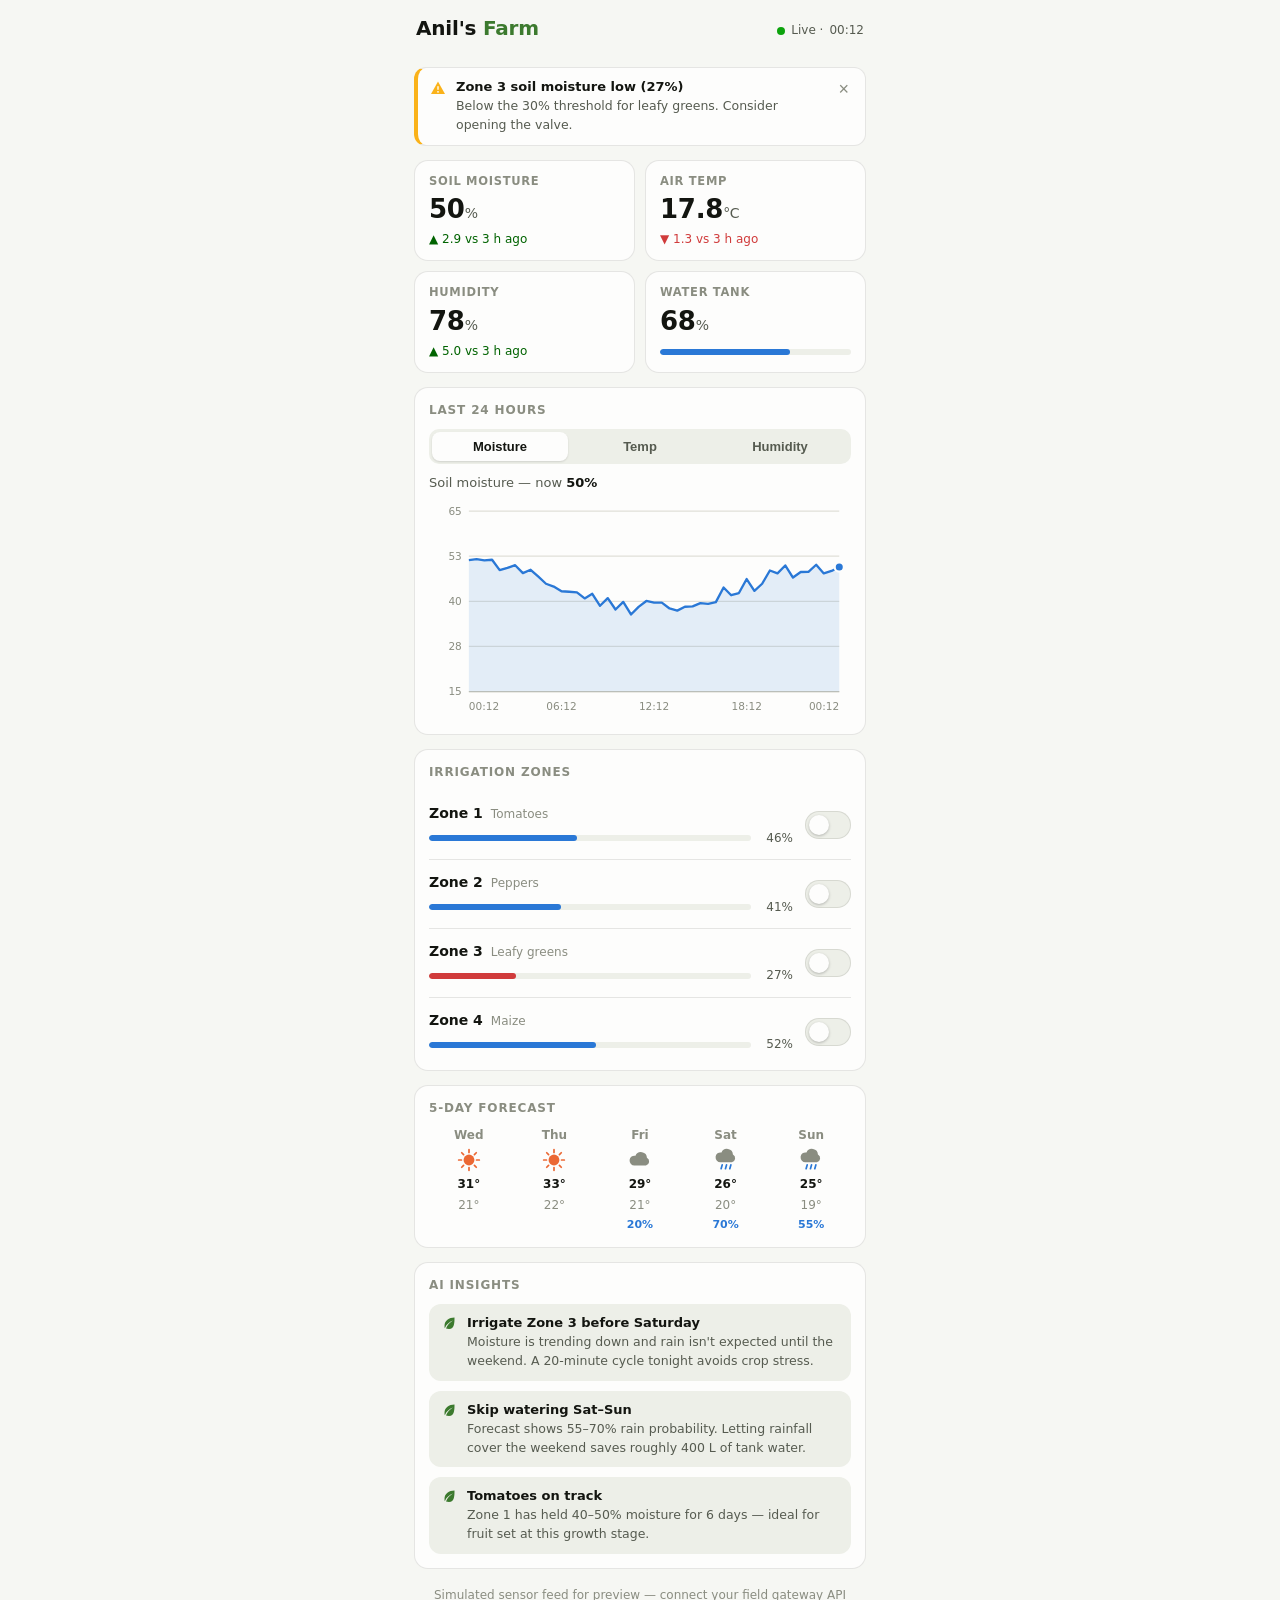
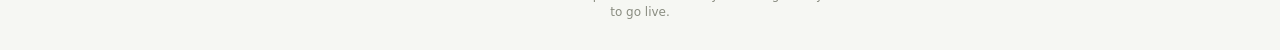
==== index.html @ 8b2cd6ff "Add mobile farm monitoring dashboard Single-file, mobile-first dashboard with simulated live sensor " ====
<!doctype html>
<html lang="en">
<head>
<meta charset="utf-8">
<meta name="viewport" content="width=device-width, initial-scale=1, viewport-fit=cover">
<meta name="theme-color" content="#3c7a2e">
<title>Farm Monitor</title>
<style>
  :root {
    color-scheme: light;
    --page: #f6f7f3;
    --surface: #fdfdfc;
    --surface-2: #edefe8;
    --ink: #131510;
    --ink-2: #565b50;
    --muted: #8a8d81;
    --grid: #e1e0d9;
    --baseline: #c3c2b7;
    --ring: rgba(19, 21, 16, 0.10);
    --accent: #3c7a2e;
    --accent-ink: #ffffff;
    --good: #0ca30c;
    --good-text: #006300;
    --warning: #fab219;
    --serious: #ec835a;
    --critical: #d03b3b;
    --s1: #2a78d6;
    --s2: #eb6834;
    --s3: #1baf7a;
  }
  @media (prefers-color-scheme: dark) {
    :root:where(:not([data-theme="light"])) {
      color-scheme: dark;
      --page: #0e0f0c;
      --surface: #1a1b18;
      --surface-2: #24261f;
      --ink: #f4f5f0;
      --ink-2: #c2c4b8;
      --muted: #8a8d81;
      --grid: #2c2c2a;
      --baseline: #383835;
      --ring: rgba(255, 255, 255, 0.10);
      --accent: #7cbf62;
      --accent-ink: #10230a;
      --good-text: #0ca30c;
      --s1: #3987e5;
      --s2: #d95926;
      --s3: #199e70;
    }
  }
  :root[data-theme="dark"] {
    color-scheme: dark;
    --page: #0e0f0c;
    --surface: #1a1b18;
    --surface-2: #24261f;
    --ink: #f4f5f0;
    --ink-2: #c2c4b8;
    --muted: #8a8d81;
    --grid: #2c2c2a;
    --baseline: #383835;
    --ring: rgba(255, 255, 255, 0.10);
    --accent: #7cbf62;
    --accent-ink: #10230a;
    --good-text: #0ca30c;
    --s1: #3987e5;
    --s2: #d95926;
    --s3: #199e70;
  }

  * { box-sizing: border-box; }
  html, body { margin: 0; }
  body {
    background: var(--page);
    color: var(--ink);
    font-family: system-ui, -apple-system, "Segoe UI", sans-serif;
    -webkit-font-smoothing: antialiased;
    line-height: 1.45;
  }
  .app {
    max-width: 480px;
    margin: 0 auto;
    padding: 0 14px calc(28px + env(safe-area-inset-bottom));
    display: flex;
    flex-direction: column;
    gap: 14px;
  }

  header.topbar {
    position: sticky;
    top: 0;
    z-index: 5;
    background: var(--page);
    padding: 14px 2px 10px;
    display: flex;
    align-items: baseline;
    justify-content: space-between;
    gap: 8px;
  }
  .farm-name {
    font-size: 20px;
    font-weight: 700;
    letter-spacing: -0.01em;
    margin: 0;
  }
  .farm-name span { color: var(--accent); }
  .live {
    display: inline-flex;
    align-items: center;
    gap: 6px;
    font-size: 12px;
    color: var(--ink-2);
    white-space: nowrap;
  }
  .live-dot {
    width: 8px; height: 8px; border-radius: 50%;
    background: var(--good);
    animation: pulse 2.4s ease-in-out infinite;
  }
  @keyframes pulse { 50% { opacity: 0.35; } }
  @media (prefers-reduced-motion: reduce) {
    .live-dot { animation: none; }
  }

  .card {
    background: var(--surface);
    border: 1px solid var(--ring);
    border-radius: 14px;
    padding: 14px;
  }
  .card h2 {
    margin: 0 0 10px;
    font-size: 12px;
    font-weight: 600;
    text-transform: uppercase;
    letter-spacing: 0.07em;
    color: var(--muted);
  }

  /* Alerts */
  .alerts { display: flex; flex-direction: column; gap: 8px; }
  .alert {
    display: flex;
    align-items: flex-start;
    gap: 10px;
    border-radius: 12px;
    border: 1px solid var(--ring);
    background: var(--surface);
    padding: 10px 12px;
    border-left: 4px solid var(--warning);
  }
  .alert.critical { border-left-color: var(--critical); }
  .alert svg { flex: none; margin-top: 2px; }
  .alert-body { flex: 1; font-size: 13px; color: var(--ink); }
  .alert-body strong { display: block; font-size: 13px; }
  .alert-body span { color: var(--ink-2); font-size: 12.5px; }
  .alert-dismiss {
    flex: none;
    border: 0;
    background: none;
    color: var(--muted);
    font-size: 18px;
    line-height: 1;
    padding: 2px 4px;
    cursor: pointer;
    border-radius: 6px;
  }
  .alert-dismiss:focus-visible,
  button:focus-visible, .seg button:focus-visible {
    outline: 2px solid var(--accent);
    outline-offset: 2px;
  }

  /* KPI tiles */
  .kpis {
    display: grid;
    grid-template-columns: 1fr 1fr;
    gap: 10px;
  }
  .kpi {
    background: var(--surface);
    border: 1px solid var(--ring);
    border-radius: 14px;
    padding: 12px 14px;
    display: flex;
    flex-direction: column;
    gap: 2px;
  }
  .kpi .label {
    font-size: 11.5px;
    font-weight: 600;
    text-transform: uppercase;
    letter-spacing: 0.06em;
    color: var(--muted);
  }
  .kpi .value {
    font-size: 26px;
    font-weight: 700;
    letter-spacing: -0.01em;
  }
  .kpi .value small { font-size: 14px; font-weight: 500; color: var(--ink-2); }
  .kpi .delta { font-size: 12px; color: var(--ink-2); }
  .kpi .delta.up { color: var(--good-text); }
  .kpi .delta.down { color: var(--critical); }
  .meter {
    margin-top: 6px;
    height: 6px;
    border-radius: 4px;
    background: var(--surface-2);
    overflow: hidden;
  }
  .meter > i {
    display: block;
    height: 100%;
    border-radius: 4px;
    background: var(--s1);
    transition: width 0.6s ease;
  }
  .meter.low > i { background: var(--critical); }

  /* Chart */
  .seg {
    display: flex;
    gap: 4px;
    background: var(--surface-2);
    border-radius: 10px;
    padding: 3px;
    margin-bottom: 10px;
  }
  .seg button {
    flex: 1;
    border: 0;
    background: none;
    border-radius: 8px;
    padding: 7px 4px;
    font-size: 13px;
    font-weight: 600;
    color: var(--ink-2);
    cursor: pointer;
  }
  .seg button[aria-pressed="true"] {
    background: var(--surface);
    color: var(--ink);
    box-shadow: 0 1px 2px rgba(0,0,0,0.12);
  }
  .chart-wrap { position: relative; }
  .chart-wrap svg { width: 100%; height: auto; display: block; touch-action: pan-y; }
  .tooltip {
    position: absolute;
    pointer-events: none;
    background: var(--ink);
    color: var(--page);
    font-size: 12px;
    font-weight: 600;
    padding: 5px 9px;
    border-radius: 8px;
    white-space: nowrap;
    transform: translate(-50%, -130%);
    opacity: 0;
    transition: opacity 0.12s ease;
  }
  .tooltip small { display: block; font-weight: 400; opacity: 0.75; }
  .chart-title { font-size: 13px; color: var(--ink-2); margin: 0 0 4px; }
  .chart-title b { color: var(--ink); }

  /* Zones */
  .zones { display: flex; flex-direction: column; }
  .zone {
    display: grid;
    grid-template-columns: 1fr auto;
    grid-template-areas: "head toggle" "bar toggle";
    align-items: center;
    column-gap: 12px;
    row-gap: 6px;
    padding: 12px 0;
    border-bottom: 1px solid var(--ring);
  }
  .zone:last-child { border-bottom: 0; padding-bottom: 2px; }
  .zone-head { grid-area: head; display: flex; align-items: baseline; gap: 8px; flex-wrap: wrap; }
  .zone-head strong { font-size: 14px; }
  .zone-head .crop { font-size: 12px; color: var(--muted); }
  .chip {
    font-size: 11px;
    font-weight: 600;
    padding: 2px 8px;
    border-radius: 99px;
    background: var(--surface-2);
    color: var(--accent);
  }
  .zone-bar { grid-area: bar; display: flex; align-items: center; gap: 8px; }
  .zone-bar .meter { flex: 1; margin: 0; }
  .zone-bar .pct {
    font-size: 12px;
    color: var(--ink-2);
    min-width: 34px;
    text-align: right;
    font-variant-numeric: tabular-nums;
  }
  .switch {
    grid-area: toggle;
    position: relative;
    width: 46px; height: 28px;
    border-radius: 99px;
    border: 1px solid var(--ring);
    background: var(--surface-2);
    cursor: pointer;
    transition: background 0.2s ease;
    flex: none;
  }
  .switch::after {
    content: "";
    position: absolute;
    top: 3px; left: 3px;
    width: 20px; height: 20px;
    border-radius: 50%;
    background: var(--surface);
    box-shadow: 0 1px 3px rgba(0,0,0,0.25);
    transition: transform 0.2s ease;
  }
  .switch[aria-checked="true"] { background: var(--accent); border-color: var(--accent); }
  .switch[aria-checked="true"]::after { transform: translateX(18px); }

  /* Weather */
  .forecast {
    display: grid;
    grid-template-columns: repeat(5, 1fr);
    gap: 6px;
    text-align: center;
  }
  .day { display: flex; flex-direction: column; gap: 3px; align-items: center; font-size: 12px; }
  .day .dow { color: var(--muted); font-weight: 600; }
  .day svg { width: 26px; height: 26px; }
  .day .hi { font-weight: 700; }
  .day .lo { color: var(--muted); }
  .day .rain { font-size: 11px; color: var(--s1); font-weight: 600; }

  /* Insights */
  .insights { display: flex; flex-direction: column; gap: 10px; }
  .insight {
    display: flex;
    gap: 10px;
    background: var(--surface-2);
    border-radius: 12px;
    padding: 10px 12px;
    font-size: 13px;
  }
  .insight svg { flex: none; margin-top: 1px; }
  .insight b { display: block; }
  .insight span { color: var(--ink-2); font-size: 12.5px; }

  footer.note {
    font-size: 12px;
    color: var(--muted);
    text-align: center;
    padding: 4px 20px 0;
  }
</style>
</head>
<body>

<div class="app">
  <header class="topbar">
    <h1 class="farm-name">Anil's <span>Farm</span></h1>
    <span class="live"><span class="live-dot" aria-hidden="true"></span>Live · <span id="clock">--:--</span></span>
  </header>

  <section class="alerts" id="alerts" aria-live="polite"></section>

  <section class="kpis" aria-label="Current readings">
    <div class="kpi">
      <span class="label">Soil moisture</span>
      <span class="value"><span id="kpi-moisture">--</span><small>%</small></span>
      <span class="delta" id="kpi-moisture-d"></span>
    </div>
    <div class="kpi">
      <span class="label">Air temp</span>
      <span class="value"><span id="kpi-temp">--</span><small>°C</small></span>
      <span class="delta" id="kpi-temp-d"></span>
    </div>
    <div class="kpi">
      <span class="label">Humidity</span>
      <span class="value"><span id="kpi-hum">--</span><small>%</small></span>
      <span class="delta" id="kpi-hum-d"></span>
    </div>
    <div class="kpi">
      <span class="label">Water tank</span>
      <span class="value"><span id="kpi-tank">--</span><small>%</small></span>
      <div class="meter" id="tank-meter"><i style="width:0%"></i></div>
    </div>
  </section>

  <section class="card">
    <h2>Last 24 hours</h2>
    <div class="seg" role="group" aria-label="Chart metric">
      <button type="button" data-metric="moisture" aria-pressed="true">Moisture</button>
      <button type="button" data-metric="temp" aria-pressed="false">Temp</button>
      <button type="button" data-metric="humidity" aria-pressed="false">Humidity</button>
    </div>
    <p class="chart-title" id="chart-title"></p>
    <div class="chart-wrap">
      <svg id="chart" viewBox="0 0 360 190" role="img" aria-label="24 hour sensor history"></svg>
      <div class="tooltip" id="tooltip"></div>
    </div>
  </section>

  <section class="card">
    <h2>Irrigation zones</h2>
    <div class="zones" id="zones"></div>
  </section>

  <section class="card">
    <h2>5-day forecast</h2>
    <div class="forecast" id="forecast"></div>
  </section>

  <section class="card">
    <h2>AI insights</h2>
    <div class="insights" id="insights"></div>
  </section>

  <footer class="note">Simulated sensor feed for preview — connect your field gateway API to go live.</footer>
</div>

<script>
(function () {
  "use strict";

  /* ---------- simulated data ---------- */
  var POINTS = 49; // 24h at 30-min intervals
  var state = {
    metric: "moisture",
    series: { moisture: [], temp: [], humidity: [] },
    tank: 68,
    dismissed: {},
    zones: [
      { id: "z1", name: "Zone 1", crop: "Tomatoes", moisture: 46, valve: false },
      { id: "z2", name: "Zone 2", crop: "Peppers", moisture: 41, valve: false },
      { id: "z3", name: "Zone 3", crop: "Leafy greens", moisture: 27, valve: false },
      { id: "z4", name: "Zone 4", crop: "Maize", moisture: 52, valve: false }
    ]
  };

  var METRICS = {
    moisture: { label: "Soil moisture", unit: "%", color: "--s1", min: 15, max: 65 },
    temp:     { label: "Air temperature", unit: "°C", color: "--s2", min: 12, max: 40 },
    humidity: { label: "Relative humidity", unit: "%", color: "--s3", min: 30, max: 95 }
  };

  function seedSeries() {
    var now = Date.now();
    for (var i = 0; i < POINTS; i++) {
      var t = now - (POINTS - 1 - i) * 30 * 60 * 1000;
      var hour = new Date(t).getHours() + new Date(t).getMinutes() / 60;
      var sun = Math.sin(((hour - 6) / 24) * Math.PI * 2); // day/night cycle
      state.series.moisture.push({ t: t, v: clamp(44 - sun * 6 + noise(2.2), 10, 70) });
      state.series.temp.push({ t: t, v: clamp(24 + sun * 7 + noise(1.2), 5, 45) });
      state.series.humidity.push({ t: t, v: clamp(62 - sun * 14 + noise(3), 20, 98) });
    }
  }
  function noise(a) { return (Math.random() - 0.5) * 2 * a; }
  function clamp(v, lo, hi) { return Math.max(lo, Math.min(hi, v)); }
  function last(arr) { return arr[arr.length - 1]; }

  function tick() {
    var t = Date.now();
    var hour = new Date(t).getHours() + new Date(t).getMinutes() / 60;
    var sun = Math.sin(((hour - 6) / 24) * Math.PI * 2);
    var irrigating = state.zones.some(function (z) { return z.valve; });

    push("moisture", clamp(last(state.series.moisture).v + (irrigating ? 0.9 : -0.15) + noise(0.5), 10, 70), t);
    push("temp", clamp(24 + sun * 7 + noise(0.8), 5, 45), t);
    push("humidity", clamp(62 - sun * 14 + noise(1.5), 20, 98), t);

    state.zones.forEach(function (z) {
      z.moisture = clamp(z.moisture + (z.valve ? 1.4 : -0.12) + noise(0.25), 5, 90);
    });
    if (irrigating) state.tank = clamp(state.tank - 0.35, 0, 100);

    render();
  }
  function push(key, v, t) {
    state.series[key].push({ t: t, v: v });
    if (state.series[key].length > POINTS) state.series[key].shift();
  }

  /* ---------- rendering ---------- */
  function css(name) {
    return getComputedStyle(document.documentElement).getPropertyValue(name).trim();
  }
  function fmtTime(t) {
    var d = new Date(t);
    return String(d.getHours()).padStart(2, "0") + ":" + String(d.getMinutes()).padStart(2, "0");
  }

  function renderKpis() {
    setKpi("kpi-moisture", "kpi-moisture-d", state.series.moisture, 0);
    setKpi("kpi-temp", "kpi-temp-d", state.series.temp, 1);
    setKpi("kpi-hum", "kpi-hum-d", state.series.humidity, 0);
    document.getElementById("kpi-tank").textContent = Math.round(state.tank);
    var meter = document.getElementById("tank-meter");
    meter.classList.toggle("low", state.tank < 20);
    meter.firstElementChild.style.width = state.tank + "%";
  }
  function setKpi(valId, dId, series, dp) {
    var cur = last(series).v;
    var ago = series[Math.max(0, series.length - 7)].v; // ~3h back
    var d = cur - ago;
    document.getElementById(valId).textContent = cur.toFixed(dp);
    var el = document.getElementById(dId);
    el.textContent = (d >= 0 ? "▲ " : "▼ ") + Math.abs(d).toFixed(1) + " vs 3 h ago";
    el.className = "delta " + (d >= 0 ? "up" : "down");
  }

  var PAD = { l: 34, r: 10, t: 12, b: 24 }, W = 360, H = 190;

  function renderChart() {
    var m = METRICS[state.metric];
    var data = state.series[state.metric];
    var color = css(m.color);
    var lo = m.min, hi = m.max;
    var iw = W - PAD.l - PAD.r, ih = H - PAD.t - PAD.b;
    var x = function (i) { return PAD.l + (i / (data.length - 1)) * iw; };
    var y = function (v) { return PAD.t + (1 - (v - lo) / (hi - lo)) * ih; };

    var grid = "", labels = "";
    for (var g = 0; g <= 4; g++) {
      var gv = lo + ((hi - lo) * g) / 4;
      var gy = y(gv);
      grid += '<line x1="' + PAD.l + '" y1="' + gy + '" x2="' + (W - PAD.r) + '" y2="' + gy +
              '" stroke="' + css("--grid") + '" stroke-width="1"/>';
      labels += '<text x="' + (PAD.l - 6) + '" y="' + (gy + 3) + '" text-anchor="end" font-size="9" fill="' +
                css("--muted") + '">' + Math.round(gv) + "</text>";
    }
    for (var i = 0; i < data.length; i += 12) {
      var anchor = i === 0 ? "start" : i >= data.length - 1 ? "end" : "middle";
      labels += '<text x="' + x(i) + '" y="' + (H - 8) + '" text-anchor="' + anchor + '" font-size="9" fill="' +
                css("--muted") + '">' + fmtTime(data[i].t) + "</text>";
    }

    var line = "", area = "M" + x(0) + " " + y(data[0].v);
    for (var j = 0; j < data.length; j++) {
      var px = x(j), py = y(data[j].v);
      line += (j ? " L" : "M") + px.toFixed(1) + " " + py.toFixed(1);
      if (j) area += " L" + px.toFixed(1) + " " + py.toFixed(1);
    }
    area += " L" + x(data.length - 1) + " " + (H - PAD.b) + " L" + x(0) + " " + (H - PAD.b) + " Z";

    var endX = x(data.length - 1), endY = y(last(data).v);
    document.getElementById("chart").innerHTML =
      grid + labels +
      '<line x1="' + PAD.l + '" y1="' + (H - PAD.b) + '" x2="' + (W - PAD.r) + '" y2="' + (H - PAD.b) +
        '" stroke="' + css("--baseline") + '" stroke-width="1"/>' +
      '<path d="' + area + '" fill="' + color + '" opacity="0.12"/>' +
      '<path d="' + line + '" fill="none" stroke="' + color + '" stroke-width="2" stroke-linejoin="round"/>' +
      '<circle id="hover-dot" r="4" fill="' + color + '" stroke="' + css("--surface") + '" stroke-width="2" opacity="0"/>' +
      '<line id="hover-line" y1="' + PAD.t + '" y2="' + (H - PAD.b) + '" stroke="' + css("--baseline") +
        '" stroke-width="1" stroke-dasharray="3 3" opacity="0"/>' +
      '<circle cx="' + endX + '" cy="' + endY + '" r="4" fill="' + color + '" stroke="' + css("--surface") + '" stroke-width="2"/>';

    document.getElementById("chart-title").innerHTML =
      m.label + " — now <b>" + last(data).v.toFixed(state.metric === "temp" ? 1 : 0) + m.unit + "</b>";
  }

  function chartHover(evt) {
    var svg = document.getElementById("chart");
    var rect = svg.getBoundingClientRect();
    var data = state.series[state.metric];
    var m = METRICS[state.metric];
    var relX = ((evt.clientX - rect.left) / rect.width) * W;
    var iw = W - PAD.l - PAD.r;
    var idx = Math.round(((relX - PAD.l) / iw) * (data.length - 1));
    idx = Math.max(0, Math.min(data.length - 1, idx));
    var px = PAD.l + (idx / (data.length - 1)) * iw;
    var py = PAD.t + (1 - (data[idx].v - m.min) / (m.max - m.min)) * (H - PAD.t - PAD.b);

    var dot = document.getElementById("hover-dot"), ln = document.getElementById("hover-line");
    if (!dot) return;
    dot.setAttribute("cx", px); dot.setAttribute("cy", py); dot.setAttribute("opacity", "1");
    ln.setAttribute("x1", px); ln.setAttribute("x2", px); ln.setAttribute("opacity", "1");

    var tip = document.getElementById("tooltip");
    tip.innerHTML = data[idx].v.toFixed(1) + m.unit + "<small>" + fmtTime(data[idx].t) + "</small>";
    tip.style.left = (px / W) * rect.width + "px";
    tip.style.top = (py / H) * rect.height + "px";
    tip.style.opacity = "1";
  }
  function chartLeave() {
    var dot = document.getElementById("hover-dot"), ln = document.getElementById("hover-line");
    if (dot) { dot.setAttribute("opacity", "0"); ln.setAttribute("opacity", "0"); }
    document.getElementById("tooltip").style.opacity = "0";
  }

  function renderZones() {
    var host = document.getElementById("zones");
    host.innerHTML = state.zones.map(function (z) {
      var low = z.moisture < 30;
      return '<div class="zone">' +
        '<div class="zone-head"><strong>' + z.name + "</strong>" +
          '<span class="crop">' + z.crop + "</span>" +
          (z.valve ? '<span class="chip">Irrigating</span>' : "") +
        "</div>" +
        '<div class="zone-bar">' +
          '<div class="meter' + (low ? " low" : "") + '"><i style="width:' + Math.round(z.moisture) + '%"></i></div>' +
          '<span class="pct">' + Math.round(z.moisture) + "%</span>" +
        "</div>" +
        '<button class="switch" role="switch" aria-checked="' + z.valve + '" aria-label="' +
          z.name + ' irrigation valve" data-zone="' + z.id + '"></button>' +
      "</div>";
    }).join("");
  }

  function renderAlerts() {
    var items = [];
    state.zones.forEach(function (z) {
      if (z.moisture < 30 && !z.valve) {
        items.push({ id: "low-" + z.id, level: "warning",
          title: z.name + " soil moisture low (" + Math.round(z.moisture) + "%)",
          body: "Below the 30% threshold for " + z.crop.toLowerCase() + ". Consider opening the valve." });
      }
    });
    if (state.tank < 20) {
      items.push({ id: "tank", level: "critical",
        title: "Water tank low (" + Math.round(state.tank) + "%)",
        body: "Refill soon — active irrigation will drain the remainder quickly." });
    }
    var host = document.getElementById("alerts");
    host.innerHTML = items.filter(function (a) { return !state.dismissed[a.id]; }).map(function (a) {
      var color = a.level === "critical" ? css("--critical") : css("--warning");
      return '<div class="alert ' + a.level + '">' +
        '<svg width="16" height="16" viewBox="0 0 16 16" aria-hidden="true"><path d="M8 1.5 15 14H1L8 1.5Z" fill="' +
          color + '"/><rect x="7.3" y="6" width="1.4" height="4" rx="0.7" fill="var(--surface)"/><circle cx="8" cy="11.8" r="0.9" fill="var(--surface)"/></svg>' +
        '<div class="alert-body"><strong>' + a.title + "</strong><span>" + a.body + "</span></div>" +
        '<button class="alert-dismiss" data-dismiss="' + a.id + '" aria-label="Dismiss alert">×</button>' +
      "</div>";
    }).join("");
  }

  function renderForecast() {
    var days = [
      { dow: "Wed", icon: "sun", hi: 31, lo: 21, rain: 0 },
      { dow: "Thu", icon: "sun", hi: 33, lo: 22, rain: 0 },
      { dow: "Fri", icon: "cloud", hi: 29, lo: 21, rain: 20 },
      { dow: "Sat", icon: "rain", hi: 26, lo: 20, rain: 70 },
      { dow: "Sun", icon: "rain", hi: 25, lo: 19, rain: 55 }
    ];
    var icons = {
      sun: '<circle cx="12" cy="12" r="5" fill="var(--s2)"/><g stroke="var(--s2)" stroke-width="1.6" stroke-linecap="round"><line x1="12" y1="2.5" x2="12" y2="5"/><line x1="12" y1="19" x2="12" y2="21.5"/><line x1="2.5" y1="12" x2="5" y2="12"/><line x1="19" y1="12" x2="21.5" y2="12"/><line x1="5.3" y1="5.3" x2="7" y2="7"/><line x1="17" y1="17" x2="18.7" y2="18.7"/><line x1="18.7" y1="5.3" x2="17" y2="7"/><line x1="7" y1="17" x2="5.3" y2="18.7"/></g>',
      cloud: '<path d="M7 17a4.5 4.5 0 1 1 .8-8.9A5.5 5.5 0 0 1 18.4 10 3.75 3.75 0 0 1 17.5 17Z" fill="var(--muted)"/>',
      rain: '<path d="M7 14a4.5 4.5 0 1 1 .8-8.9A5.5 5.5 0 0 1 18.4 7 3.75 3.75 0 0 1 17.5 14Z" fill="var(--muted)"/><g stroke="var(--s1)" stroke-width="1.6" stroke-linecap="round"><line x1="8.5" y1="16.5" x2="7.5" y2="20"/><line x1="12.5" y1="16.5" x2="11.5" y2="20"/><line x1="16.5" y1="16.5" x2="15.5" y2="20"/></g>'
    };
    document.getElementById("forecast").innerHTML = days.map(function (d) {
      return '<div class="day"><span class="dow">' + d.dow + "</span>" +
        '<svg viewBox="0 0 24 24" aria-label="' + d.icon + '">' + icons[d.icon] + "</svg>" +
        '<span class="hi">' + d.hi + "°</span><span class=\"lo\">" + d.lo + "°</span>" +
        (d.rain ? '<span class="rain">' + d.rain + "%</span>" : '<span class="rain">&nbsp;</span>') +
      "</div>";
    }).join("");
  }

  function renderInsights() {
    var leaf = '<svg width="16" height="16" viewBox="0 0 16 16" aria-hidden="true"><path d="M13.5 2.5C8 2.5 3.5 5.5 3.5 11c0 .8.1 1.5.3 2.2C5.5 9 9 6.5 12 5.5c-2.8 1.7-5.8 4.6-7 8 .9.3 1.9.5 3 .5 5.5 0 5.5-6.5 5.5-11.5Z" fill="var(--accent)"/></svg>';
    var items = [
      { t: "Irrigate Zone 3 before Saturday", b: "Moisture is trending down and rain isn't expected until the weekend. A 20-minute cycle tonight avoids crop stress." },
      { t: "Skip watering Sat–Sun", b: "Forecast shows 55–70% rain probability. Letting rainfall cover the weekend saves roughly 400 L of tank water." },
      { t: "Tomatoes on track", b: "Zone 1 has held 40–50% moisture for 6 days — ideal for fruit set at this growth stage." }
    ];
    document.getElementById("insights").innerHTML = items.map(function (i) {
      return '<div class="insight">' + leaf + "<div><b>" + i.t + "</b><span>" + i.b + "</span></div></div>";
    }).join("");
  }

  function render() {
    document.getElementById("clock").textContent = fmtTime(Date.now());
    renderKpis();
    renderChart();
    renderZones();
    renderAlerts();
  }

  /* ---------- events ---------- */
  document.addEventListener("click", function (e) {
    var seg = e.target.closest(".seg button");
    if (seg) {
      state.metric = seg.dataset.metric;
      document.querySelectorAll(".seg button").forEach(function (b) {
        b.setAttribute("aria-pressed", String(b === seg));
      });
      chartLeave();
      renderChart();
      return;
    }
    var sw = e.target.closest(".switch");
    if (sw) {
      var zone = state.zones.find(function (z) { return z.id === sw.dataset.zone; });
      zone.valve = !zone.valve;
      renderZones();
      renderAlerts();
      return;
    }
    var dis = e.target.closest(".alert-dismiss");
    if (dis) {
      state.dismissed[dis.dataset.dismiss] = true;
      renderAlerts();
    }
  });

  var chartEl = document.getElementById("chart");
  chartEl.addEventListener("pointermove", chartHover);
  chartEl.addEventListener("pointerdown", chartHover);
  chartEl.addEventListener("pointerleave", chartLeave);

  /* re-render chart when theme flips so SVG picks up new token values */
  var mq = window.matchMedia("(prefers-color-scheme: dark)");
  if (mq.addEventListener) mq.addEventListener("change", render);
  new MutationObserver(render).observe(document.documentElement, { attributes: true, attributeFilter: ["data-theme"] });

  seedSeries();
  render();
  renderForecast();
  renderInsights();
  setInterval(tick, 4000);
})();
</script>
</body>
</html>
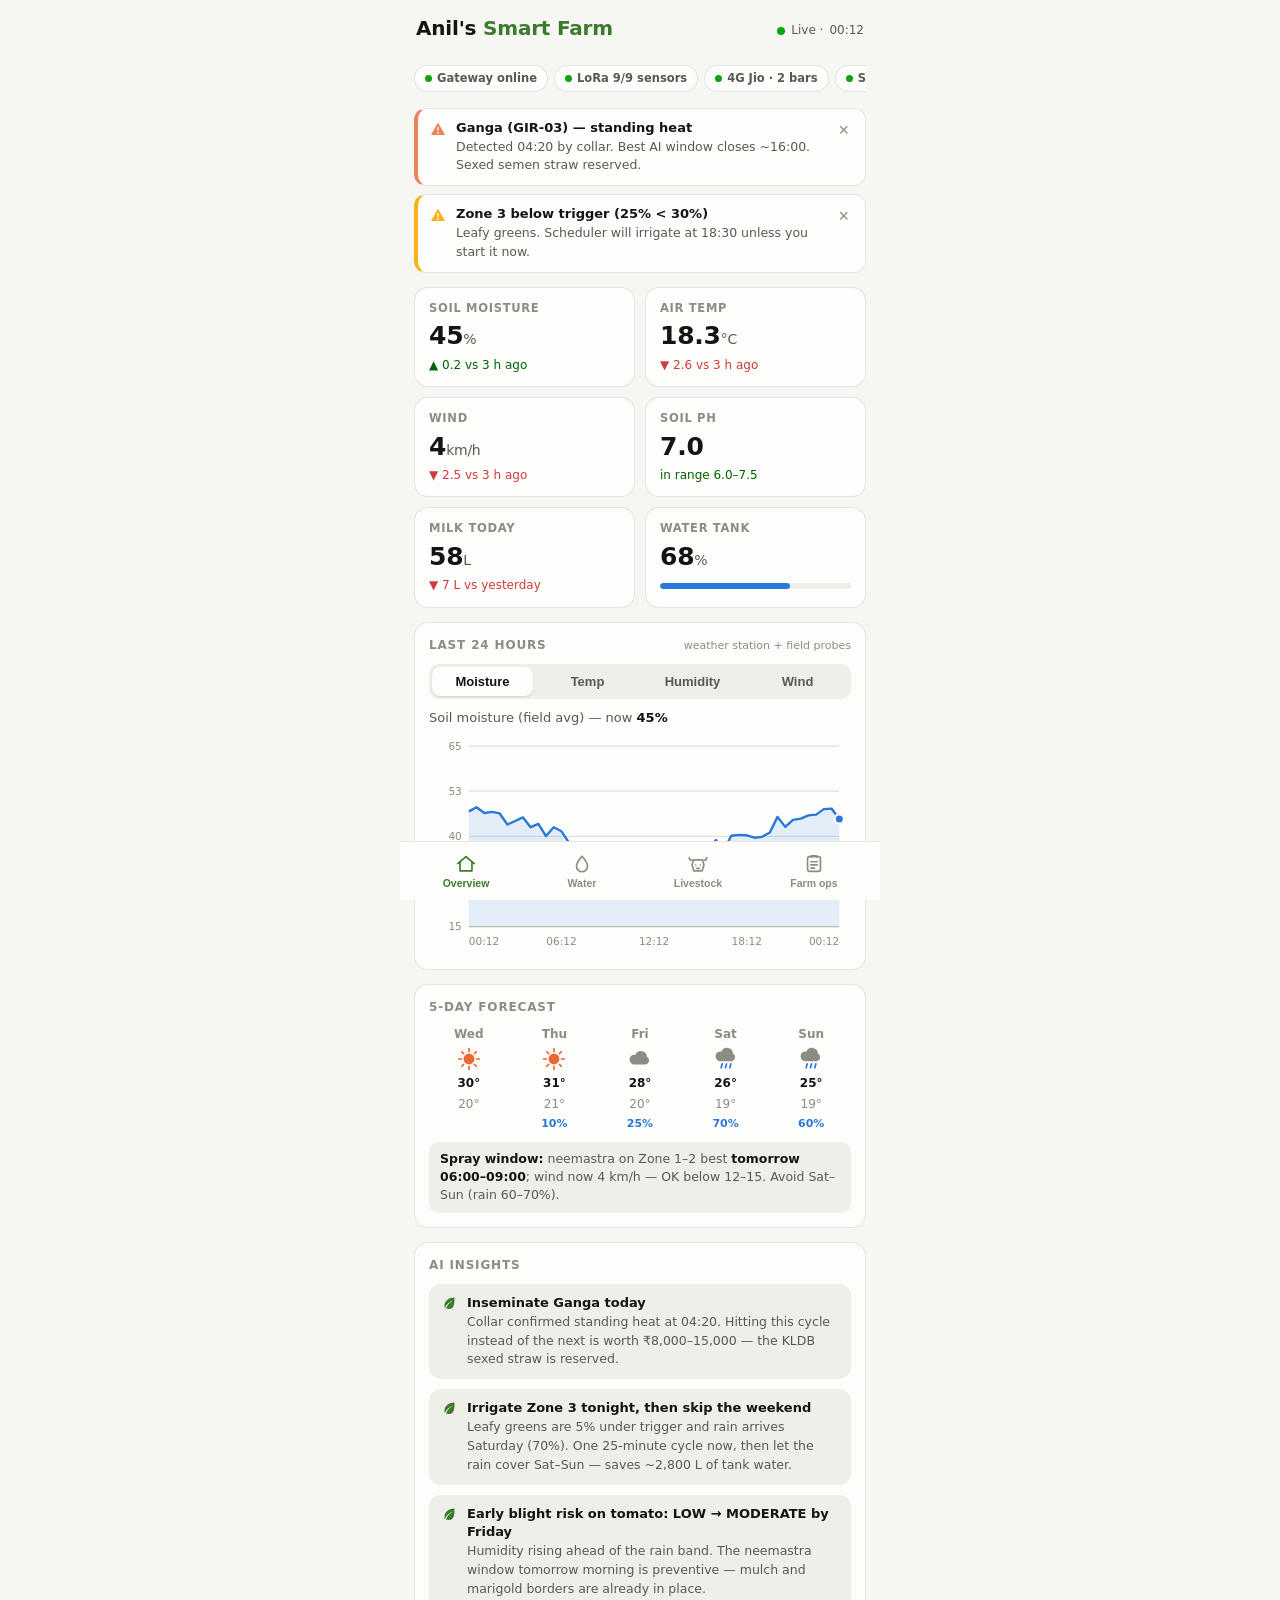
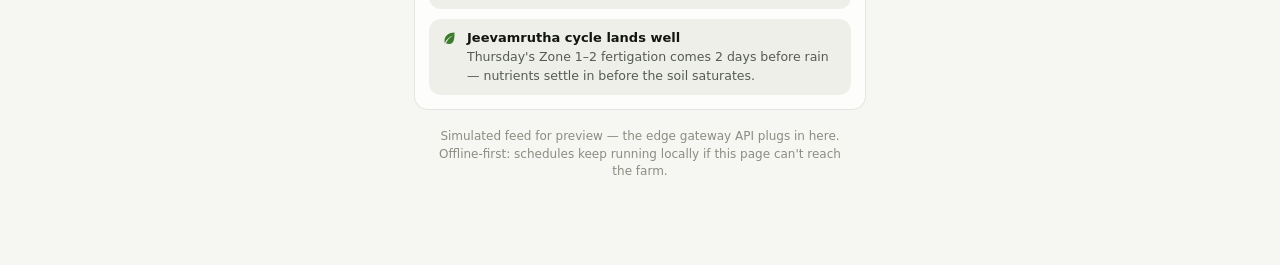
==== commit 8ced4c1f: "Align dashboard with Smart Farm AI System Design blueprint Rebuild as a four-tab control screen matc" ====
--- a/index.html
+++ b/index.html
@@ -4,7 +4,7 @@
 <meta charset="utf-8">
 <meta name="viewport" content="width=device-width, initial-scale=1, viewport-fit=cover">
 <meta name="theme-color" content="#3c7a2e">
-<title>Farm Monitor</title>
+<title>Smart Farm — Anil's Farm</title>
 <style>
   :root {
     color-scheme: light;
@@ -27,6 +27,7 @@
     --s1: #2a78d6;
     --s2: #eb6834;
     --s3: #1baf7a;
+    --s4: #eda100;
   }
   @media (prefers-color-scheme: dark) {
     :root:where(:not([data-theme="light"])) {
@@ -46,6 +47,7 @@
       --s1: #3987e5;
       --s2: #d95926;
       --s3: #199e70;
+      --s4: #c98500;
     }
   }
   :root[data-theme="dark"] {
@@ -65,6 +67,7 @@
     --s1: #3987e5;
     --s2: #d95926;
     --s3: #199e70;
+    --s4: #c98500;
   }
 
   * { box-sizing: border-box; }
@@ -79,7 +82,7 @@
   .app {
     max-width: 480px;
     margin: 0 auto;
-    padding: 0 14px calc(28px + env(safe-area-inset-bottom));
+    padding: 0 14px calc(84px + env(safe-area-inset-bottom));
     display: flex;
     flex-direction: column;
     gap: 14px;
@@ -90,43 +93,39 @@
     top: 0;
     z-index: 5;
     background: var(--page);
-    padding: 14px 2px 10px;
+    padding: 14px 2px 8px;
     display: flex;
     align-items: baseline;
     justify-content: space-between;
     gap: 8px;
   }
-  .farm-name {
-    font-size: 20px;
-    font-weight: 700;
-    letter-spacing: -0.01em;
-    margin: 0;
-  }
+  .farm-name { font-size: 20px; font-weight: 700; letter-spacing: -0.01em; margin: 0; }
   .farm-name span { color: var(--accent); }
-  .live {
+  .live { display: inline-flex; align-items: center; gap: 6px; font-size: 12px; color: var(--ink-2); white-space: nowrap; }
+  .live-dot { width: 8px; height: 8px; border-radius: 50%; background: var(--good); animation: pulse 2.4s ease-in-out infinite; }
+  @keyframes pulse { 50% { opacity: 0.35; } }
+  @media (prefers-reduced-motion: reduce) { .live-dot { animation: none; } }
+
+  .statusrow { display: flex; gap: 6px; overflow-x: auto; scrollbar-width: none; padding-bottom: 2px; }
+  .statusrow::-webkit-scrollbar { display: none; }
+  .schip {
+    flex: none;
     display: inline-flex;
     align-items: center;
-    gap: 6px;
-    font-size: 12px;
+    gap: 5px;
+    font-size: 11.5px;
+    font-weight: 600;
     color: var(--ink-2);
-    white-space: nowrap;
-  }
-  .live-dot {
-    width: 8px; height: 8px; border-radius: 50%;
-    background: var(--good);
-    animation: pulse 2.4s ease-in-out infinite;
-  }
-  @keyframes pulse { 50% { opacity: 0.35; } }
-  @media (prefers-reduced-motion: reduce) {
-    .live-dot { animation: none; }
-  }
-
-  .card {
     background: var(--surface);
     border: 1px solid var(--ring);
-    border-radius: 14px;
-    padding: 14px;
-  }
+    border-radius: 99px;
+    padding: 4px 10px;
+    white-space: nowrap;
+  }
+  .schip i { width: 7px; height: 7px; border-radius: 50%; background: var(--good); flex: none; }
+  .schip.off i { background: var(--critical); }
+
+  .card { background: var(--surface); border: 1px solid var(--ring); border-radius: 14px; padding: 14px; }
   .card h2 {
     margin: 0 0 10px;
     font-size: 12px;
@@ -134,315 +133,477 @@
     text-transform: uppercase;
     letter-spacing: 0.07em;
     color: var(--muted);
-  }
+    display: flex;
+    justify-content: space-between;
+    align-items: baseline;
+  }
+  .card h2 small { font-size: 11px; font-weight: 500; text-transform: none; letter-spacing: 0; color: var(--muted); }
+
+  /* Tabs */
+  .tab { display: none; flex-direction: column; gap: 14px; }
+  .tab.active { display: flex; }
+  nav.bottom {
+    position: fixed;
+    bottom: 0; left: 50%;
+    transform: translateX(-50%);
+    width: 100%; max-width: 480px;
+    background: var(--surface);
+    border-top: 1px solid var(--ring);
+    display: flex;
+    padding: 6px 8px calc(6px + env(safe-area-inset-bottom));
+    z-index: 10;
+  }
+  nav.bottom button {
+    flex: 1;
+    border: 0;
+    background: none;
+    display: flex;
+    flex-direction: column;
+    align-items: center;
+    gap: 2px;
+    font-size: 10.5px;
+    font-weight: 600;
+    color: var(--muted);
+    padding: 5px 2px;
+    cursor: pointer;
+    border-radius: 10px;
+  }
+  nav.bottom button svg { width: 22px; height: 22px; }
+  nav.bottom button[aria-current="true"] { color: var(--accent); }
+  button:focus-visible { outline: 2px solid var(--accent); outline-offset: 2px; }
 
   /* Alerts */
   .alerts { display: flex; flex-direction: column; gap: 8px; }
+  .alerts:empty { display: none; }
   .alert {
-    display: flex;
-    align-items: flex-start;
-    gap: 10px;
-    border-radius: 12px;
-    border: 1px solid var(--ring);
-    background: var(--surface);
-    padding: 10px 12px;
+    display: flex; align-items: flex-start; gap: 10px;
+    border-radius: 12px; border: 1px solid var(--ring);
+    background: var(--surface); padding: 10px 12px;
     border-left: 4px solid var(--warning);
   }
   .alert.critical { border-left-color: var(--critical); }
+  .alert.serious { border-left-color: var(--serious); }
   .alert svg { flex: none; margin-top: 2px; }
-  .alert-body { flex: 1; font-size: 13px; color: var(--ink); }
+  .alert-body { flex: 1; font-size: 13px; }
   .alert-body strong { display: block; font-size: 13px; }
   .alert-body span { color: var(--ink-2); font-size: 12.5px; }
-  .alert-dismiss {
-    flex: none;
-    border: 0;
-    background: none;
-    color: var(--muted);
-    font-size: 18px;
-    line-height: 1;
-    padding: 2px 4px;
-    cursor: pointer;
-    border-radius: 6px;
-  }
-  .alert-dismiss:focus-visible,
-  button:focus-visible, .seg button:focus-visible {
-    outline: 2px solid var(--accent);
-    outline-offset: 2px;
-  }
+  .alert-dismiss { flex: none; border: 0; background: none; color: var(--muted); font-size: 18px; line-height: 1; padding: 2px 4px; cursor: pointer; border-radius: 6px; }
 
   /* KPI tiles */
-  .kpis {
-    display: grid;
-    grid-template-columns: 1fr 1fr;
-    gap: 10px;
-  }
+  .kpis { display: grid; grid-template-columns: 1fr 1fr; gap: 10px; }
   .kpi {
-    background: var(--surface);
-    border: 1px solid var(--ring);
-    border-radius: 14px;
-    padding: 12px 14px;
-    display: flex;
-    flex-direction: column;
-    gap: 2px;
-  }
-  .kpi .label {
-    font-size: 11.5px;
-    font-weight: 600;
-    text-transform: uppercase;
-    letter-spacing: 0.06em;
-    color: var(--muted);
-  }
-  .kpi .value {
-    font-size: 26px;
-    font-weight: 700;
-    letter-spacing: -0.01em;
-  }
+    background: var(--surface); border: 1px solid var(--ring); border-radius: 14px;
+    padding: 12px 14px; display: flex; flex-direction: column; gap: 2px;
+  }
+  .kpi .label { font-size: 11.5px; font-weight: 600; text-transform: uppercase; letter-spacing: 0.06em; color: var(--muted); }
+  .kpi .value { font-size: 25px; font-weight: 700; letter-spacing: -0.01em; }
   .kpi .value small { font-size: 14px; font-weight: 500; color: var(--ink-2); }
   .kpi .delta { font-size: 12px; color: var(--ink-2); }
   .kpi .delta.up { color: var(--good-text); }
   .kpi .delta.down { color: var(--critical); }
-  .meter {
-    margin-top: 6px;
-    height: 6px;
-    border-radius: 4px;
-    background: var(--surface-2);
-    overflow: hidden;
-  }
-  .meter > i {
-    display: block;
-    height: 100%;
-    border-radius: 4px;
-    background: var(--s1);
-    transition: width 0.6s ease;
-  }
+  .meter { margin-top: 6px; height: 6px; border-radius: 4px; background: var(--surface-2); overflow: hidden; }
+  .meter > i { display: block; height: 100%; border-radius: 4px; background: var(--s1); transition: width 0.6s ease; }
   .meter.low > i { background: var(--critical); }
 
   /* Chart */
-  .seg {
-    display: flex;
-    gap: 4px;
-    background: var(--surface-2);
-    border-radius: 10px;
-    padding: 3px;
-    margin-bottom: 10px;
-  }
+  .seg { display: flex; gap: 4px; background: var(--surface-2); border-radius: 10px; padding: 3px; margin-bottom: 10px; }
   .seg button {
-    flex: 1;
-    border: 0;
-    background: none;
-    border-radius: 8px;
-    padding: 7px 4px;
-    font-size: 13px;
-    font-weight: 600;
-    color: var(--ink-2);
-    cursor: pointer;
-  }
-  .seg button[aria-pressed="true"] {
-    background: var(--surface);
-    color: var(--ink);
-    box-shadow: 0 1px 2px rgba(0,0,0,0.12);
-  }
+    flex: 1; border: 0; background: none; border-radius: 8px; padding: 7px 4px;
+    font-size: 13px; font-weight: 600; color: var(--ink-2); cursor: pointer;
+  }
+  .seg button[aria-pressed="true"] { background: var(--surface); color: var(--ink); box-shadow: 0 1px 2px rgba(0,0,0,0.12); }
   .chart-wrap { position: relative; }
   .chart-wrap svg { width: 100%; height: auto; display: block; touch-action: pan-y; }
   .tooltip {
-    position: absolute;
-    pointer-events: none;
-    background: var(--ink);
-    color: var(--page);
-    font-size: 12px;
-    font-weight: 600;
-    padding: 5px 9px;
-    border-radius: 8px;
-    white-space: nowrap;
-    transform: translate(-50%, -130%);
-    opacity: 0;
-    transition: opacity 0.12s ease;
+    position: absolute; pointer-events: none;
+    background: var(--ink); color: var(--page);
+    font-size: 12px; font-weight: 600; padding: 5px 9px; border-radius: 8px;
+    white-space: nowrap; transform: translate(-50%, -130%);
+    opacity: 0; transition: opacity 0.12s ease;
   }
   .tooltip small { display: block; font-weight: 400; opacity: 0.75; }
   .chart-title { font-size: 13px; color: var(--ink-2); margin: 0 0 4px; }
   .chart-title b { color: var(--ink); }
 
-  /* Zones */
-  .zones { display: flex; flex-direction: column; }
-  .zone {
-    display: grid;
-    grid-template-columns: 1fr auto;
-    grid-template-areas: "head toggle" "bar toggle";
-    align-items: center;
-    column-gap: 12px;
-    row-gap: 6px;
-    padding: 12px 0;
-    border-bottom: 1px solid var(--ring);
-  }
-  .zone:last-child { border-bottom: 0; padding-bottom: 2px; }
+  /* Rows (zones, animals, tasks) */
+  .rows { display: flex; flex-direction: column; }
+  .row { padding: 11px 0; border-bottom: 1px solid var(--ring); }
+  .row:last-child { border-bottom: 0; padding-bottom: 2px; }
+  .zone { display: grid; grid-template-columns: 1fr auto; grid-template-areas: "head toggle" "bar toggle" "meta toggle"; align-items: center; column-gap: 12px; row-gap: 5px; }
   .zone-head { grid-area: head; display: flex; align-items: baseline; gap: 8px; flex-wrap: wrap; }
   .zone-head strong { font-size: 14px; }
   .zone-head .crop { font-size: 12px; color: var(--muted); }
-  .chip {
-    font-size: 11px;
-    font-weight: 600;
-    padding: 2px 8px;
-    border-radius: 99px;
-    background: var(--surface-2);
-    color: var(--accent);
-  }
+  .chip { font-size: 11px; font-weight: 600; padding: 2px 8px; border-radius: 99px; background: var(--surface-2); color: var(--accent); }
+  .chip.warn { color: var(--ink); background: color-mix(in srgb, var(--warning) 25%, var(--surface-2)); }
   .zone-bar { grid-area: bar; display: flex; align-items: center; gap: 8px; }
   .zone-bar .meter { flex: 1; margin: 0; }
-  .zone-bar .pct {
-    font-size: 12px;
-    color: var(--ink-2);
-    min-width: 34px;
-    text-align: right;
-    font-variant-numeric: tabular-nums;
-  }
+  .zone-bar .pct { font-size: 12px; color: var(--ink-2); min-width: 34px; text-align: right; font-variant-numeric: tabular-nums; }
+  .zone-meta { grid-area: meta; font-size: 11.5px; color: var(--muted); }
   .switch {
-    grid-area: toggle;
-    position: relative;
-    width: 46px; height: 28px;
-    border-radius: 99px;
-    border: 1px solid var(--ring);
-    background: var(--surface-2);
-    cursor: pointer;
-    transition: background 0.2s ease;
-    flex: none;
+    grid-area: toggle; position: relative;
+    width: 46px; height: 28px; border-radius: 99px;
+    border: 1px solid var(--ring); background: var(--surface-2);
+    cursor: pointer; transition: background 0.2s ease; flex: none;
   }
   .switch::after {
-    content: "";
-    position: absolute;
-    top: 3px; left: 3px;
-    width: 20px; height: 20px;
-    border-radius: 50%;
-    background: var(--surface);
-    box-shadow: 0 1px 3px rgba(0,0,0,0.25);
+    content: ""; position: absolute; top: 3px; left: 3px;
+    width: 20px; height: 20px; border-radius: 50%;
+    background: var(--surface); box-shadow: 0 1px 3px rgba(0,0,0,0.25);
     transition: transform 0.2s ease;
   }
   .switch[aria-checked="true"] { background: var(--accent); border-color: var(--accent); }
   .switch[aria-checked="true"]::after { transform: translateX(18px); }
 
-  /* Weather */
-  .forecast {
-    display: grid;
-    grid-template-columns: repeat(5, 1fr);
-    gap: 6px;
-    text-align: center;
-  }
+  /* Pump / stat lists */
+  .statlist { display: flex; flex-direction: column; }
+  .stat { display: flex; justify-content: space-between; align-items: baseline; gap: 10px; padding: 8px 0; border-bottom: 1px solid var(--ring); font-size: 13.5px; }
+  .stat:last-child { border-bottom: 0; padding-bottom: 2px; }
+  .stat .k { color: var(--ink-2); }
+  .stat .v { font-weight: 600; font-variant-numeric: tabular-nums; text-align: right; }
+  .stat .v small { font-weight: 500; color: var(--muted); }
+  .pill { display: inline-flex; align-items: center; gap: 6px; font-size: 12px; font-weight: 700; padding: 3px 10px; border-radius: 99px; background: var(--surface-2); }
+  .pill i { width: 8px; height: 8px; border-radius: 50%; background: var(--muted); }
+  .pill.on { color: var(--good-text); } .pill.on i { background: var(--good); }
+  .pill.alert-p { color: var(--critical); } .pill.alert-p i { background: var(--critical); }
+
+  /* Animals */
+  .animal { display: flex; align-items: center; gap: 10px; }
+  .animal .avatar {
+    flex: none; width: 36px; height: 36px; border-radius: 10px;
+    background: var(--surface-2); display: grid; place-items: center;
+    font-size: 12px; font-weight: 700; color: var(--accent);
+  }
+  .animal .info { flex: 1; min-width: 0; }
+  .animal .info b { font-size: 13.5px; display: block; }
+  .animal .info span { font-size: 12px; color: var(--ink-2); display: block; }
+  .badge { flex: none; display: inline-flex; align-items: center; gap: 5px; font-size: 11px; font-weight: 700; padding: 3px 9px; border-radius: 99px; }
+  .badge svg { flex: none; }
+  .badge.heat { background: color-mix(in srgb, var(--serious) 22%, var(--surface)); color: var(--ink); }
+  .badge.watch { background: color-mix(in srgb, var(--warning) 25%, var(--surface)); color: var(--ink); }
+  .badge.ok { background: var(--surface-2); color: var(--good-text); }
+  .herd { display: grid; grid-template-columns: repeat(3, 1fr); gap: 8px; margin-bottom: 4px; }
+  .herd .h {
+    background: var(--surface-2); border-radius: 12px; padding: 10px;
+    display: flex; flex-direction: column; gap: 1px; text-align: center;
+  }
+  .herd .h b { font-size: 19px; }
+  .herd .h span { font-size: 11px; color: var(--ink-2); }
+
+  /* Tasks */
+  .task { display: flex; align-items: flex-start; gap: 10px; }
+  .task button.check {
+    flex: none; width: 24px; height: 24px; margin-top: 1px;
+    border-radius: 8px; border: 1.5px solid var(--baseline);
+    background: var(--surface); cursor: pointer;
+    display: grid; place-items: center; color: transparent;
+  }
+  .task.done button.check { background: var(--accent); border-color: var(--accent); color: var(--accent-ink); }
+  .task .t { flex: 1; font-size: 13.5px; }
+  .task .t span { display: block; font-size: 12px; color: var(--muted); }
+  .task.done .t { text-decoration: line-through; color: var(--muted); }
+
+  /* Cameras */
+  .cams { display: grid; grid-template-columns: 1fr 1fr; gap: 8px; }
+  .cam { background: var(--surface-2); border-radius: 12px; padding: 10px 12px; font-size: 12.5px; }
+  .cam b { display: flex; align-items: center; gap: 6px; font-size: 13px; }
+  .cam b i { width: 7px; height: 7px; border-radius: 50%; background: var(--good); }
+  .cam.off b i { background: var(--critical); }
+  .cam span { color: var(--muted); font-size: 11.5px; display: block; margin-top: 2px; }
+
+  /* Ledger */
+  .ledger .stat .v.pos { color: var(--good-text); }
+  .ledger .stat .v.neg { color: var(--critical); }
+
+  /* Forecast */
+  .forecast { display: grid; grid-template-columns: repeat(5, 1fr); gap: 6px; text-align: center; }
   .day { display: flex; flex-direction: column; gap: 3px; align-items: center; font-size: 12px; }
   .day .dow { color: var(--muted); font-weight: 600; }
   .day svg { width: 26px; height: 26px; }
   .day .hi { font-weight: 700; }
   .day .lo { color: var(--muted); }
   .day .rain { font-size: 11px; color: var(--s1); font-weight: 600; }
+  .spray { margin-top: 10px; font-size: 12.5px; color: var(--ink-2); background: var(--surface-2); border-radius: 10px; padding: 8px 11px; }
+  .spray b { color: var(--ink); }
 
   /* Insights */
   .insights { display: flex; flex-direction: column; gap: 10px; }
-  .insight {
-    display: flex;
-    gap: 10px;
-    background: var(--surface-2);
-    border-radius: 12px;
-    padding: 10px 12px;
-    font-size: 13px;
-  }
+  .insight { display: flex; gap: 10px; background: var(--surface-2); border-radius: 12px; padding: 10px 12px; font-size: 13px; }
   .insight svg { flex: none; margin-top: 1px; }
   .insight b { display: block; }
   .insight span { color: var(--ink-2); font-size: 12.5px; }
 
-  footer.note {
-    font-size: 12px;
-    color: var(--muted);
-    text-align: center;
-    padding: 4px 20px 0;
-  }
+  footer.note { font-size: 12px; color: var(--muted); text-align: center; padding: 4px 20px 0; }
 </style>
 </head>
 <body>
 
 <div class="app">
   <header class="topbar">
-    <h1 class="farm-name">Anil's <span>Farm</span></h1>
+    <h1 class="farm-name">Anil's <span>Smart Farm</span></h1>
     <span class="live"><span class="live-dot" aria-hidden="true"></span>Live · <span id="clock">--:--</span></span>
   </header>
 
-  <section class="alerts" id="alerts" aria-live="polite"></section>
-
-  <section class="kpis" aria-label="Current readings">
-    <div class="kpi">
-      <span class="label">Soil moisture</span>
-      <span class="value"><span id="kpi-moisture">--</span><small>%</small></span>
-      <span class="delta" id="kpi-moisture-d"></span>
-    </div>
-    <div class="kpi">
-      <span class="label">Air temp</span>
-      <span class="value"><span id="kpi-temp">--</span><small>°C</small></span>
-      <span class="delta" id="kpi-temp-d"></span>
-    </div>
-    <div class="kpi">
-      <span class="label">Humidity</span>
-      <span class="value"><span id="kpi-hum">--</span><small>%</small></span>
-      <span class="delta" id="kpi-hum-d"></span>
-    </div>
-    <div class="kpi">
-      <span class="label">Water tank</span>
-      <span class="value"><span id="kpi-tank">--</span><small>%</small></span>
-      <div class="meter" id="tank-meter"><i style="width:0%"></i></div>
+  <div class="statusrow" aria-label="System status">
+    <span class="schip"><i></i>Gateway online</span>
+    <span class="schip"><i></i>LoRa 9/9 sensors</span>
+    <span class="schip"><i></i>4G Jio · 2 bars</span>
+    <span class="schip"><i></i>SMS fallback ready</span>
+    <span class="schip"><i></i>Solar <span id="chip-batt">--</span>%</span>
+  </div>
+
+  <!-- ============ OVERVIEW ============ -->
+  <section class="tab active" id="tab-home">
+    <div class="alerts" id="alerts" aria-live="polite"></div>
+
+    <div class="kpis" aria-label="Current readings">
+      <div class="kpi">
+        <span class="label">Soil moisture</span>
+        <span class="value"><span id="kpi-moisture">--</span><small>%</small></span>
+        <span class="delta" id="kpi-moisture-d"></span>
+      </div>
+      <div class="kpi">
+        <span class="label">Air temp</span>
+        <span class="value"><span id="kpi-temp">--</span><small>°C</small></span>
+        <span class="delta" id="kpi-temp-d"></span>
+      </div>
+      <div class="kpi">
+        <span class="label">Wind</span>
+        <span class="value"><span id="kpi-wind">--</span><small>km/h</small></span>
+        <span class="delta" id="kpi-wind-d"></span>
+      </div>
+      <div class="kpi">
+        <span class="label">Soil pH</span>
+        <span class="value"><span id="kpi-ph">--</span></span>
+        <span class="delta" id="kpi-ph-d">target 6.0–7.5</span>
+      </div>
+      <div class="kpi">
+        <span class="label">Milk today</span>
+        <span class="value"><span id="kpi-milk">--</span><small>L</small></span>
+        <span class="delta" id="kpi-milk-d"></span>
+      </div>
+      <div class="kpi">
+        <span class="label">Water tank</span>
+        <span class="value"><span id="kpi-tank">--</span><small>%</small></span>
+        <div class="meter" id="tank-meter"><i style="width:0%"></i></div>
+      </div>
+    </div>
+
+    <div class="card">
+      <h2>Last 24 hours <small>weather station + field probes</small></h2>
+      <div class="seg" role="group" aria-label="Chart metric">
+        <button type="button" data-metric="moisture" aria-pressed="true">Moisture</button>
+        <button type="button" data-metric="temp" aria-pressed="false">Temp</button>
+        <button type="button" data-metric="humidity" aria-pressed="false">Humidity</button>
+        <button type="button" data-metric="wind" aria-pressed="false">Wind</button>
+      </div>
+      <p class="chart-title" id="chart-title"></p>
+      <div class="chart-wrap">
+        <svg id="chart" viewBox="0 0 360 190" role="img" aria-label="24 hour sensor history"></svg>
+        <div class="tooltip" id="tooltip"></div>
+      </div>
+    </div>
+
+    <div class="card">
+      <h2>5-day forecast</h2>
+      <div class="forecast" id="forecast"></div>
+      <div class="spray" id="spray"></div>
+    </div>
+
+    <div class="card">
+      <h2>AI insights</h2>
+      <div class="insights" id="insights"></div>
     </div>
   </section>
 
-  <section class="card">
-    <h2>Last 24 hours</h2>
-    <div class="seg" role="group" aria-label="Chart metric">
-      <button type="button" data-metric="moisture" aria-pressed="true">Moisture</button>
-      <button type="button" data-metric="temp" aria-pressed="false">Temp</button>
-      <button type="button" data-metric="humidity" aria-pressed="false">Humidity</button>
-    </div>
-    <p class="chart-title" id="chart-title"></p>
-    <div class="chart-wrap">
-      <svg id="chart" viewBox="0 0 360 190" role="img" aria-label="24 hour sensor history"></svg>
-      <div class="tooltip" id="tooltip"></div>
+  <!-- ============ WATER ============ -->
+  <section class="tab" id="tab-water">
+    <div class="card">
+      <h2>Pump &amp; borewell <small>GSM starter</small></h2>
+      <div class="statlist">
+        <div class="stat"><span class="k">Pump</span><span class="v" id="pump-state"></span></div>
+        <div class="stat"><span class="k">Flow rate</span><span class="v"><span id="pump-flow">0</span> <small>L/min</small></span></div>
+        <div class="stat"><span class="k">Borewell water level</span><span class="v"><span id="borewell">--</span> <small>m depth</small></span></div>
+        <div class="stat"><span class="k">Energy today</span><span class="v"><span id="pump-kwh">--</span> <small>kWh</small></span></div>
+        <div class="stat"><span class="k">Dry-run / phase protection</span><span class="v"><span class="pill on"><i></i>Armed</span></span></div>
+      </div>
+    </div>
+
+    <div class="card">
+      <h2>Irrigation zones <small>valves via edge gateway</small></h2>
+      <div class="rows" id="zones"></div>
+    </div>
+
+    <div class="card">
+      <h2>Soil health <small>IoT field stations</small></h2>
+      <div class="rows" id="soil"></div>
+    </div>
+
+    <div class="card">
+      <h2>Fertigation <small>jeevamrutha · 15-day cycle</small></h2>
+      <div class="statlist">
+        <div class="stat"><span class="k">Venturi diffuser</span><span class="v" id="diffuser-state"></span></div>
+        <div class="stat"><span class="k">Injection rate</span><span class="v"><span id="diffuser-rate">0</span> <small>L/h</small></span></div>
+        <div class="stat"><span class="k">Line pressure</span><span class="v"><span id="line-pressure">--</span> <small>bar</small></span></div>
+        <div class="stat"><span class="k">Diffuser dosing valve</span>
+          <span class="v"><button class="switch" id="diffuser-switch" role="switch" aria-checked="false" aria-label="Diffuser dosing valve"></button></span></div>
+        <div class="stat"><span class="k">Jeevamrutha batch</span><span class="v">Day 5 of 7 <small>fermenting</small></span></div>
+        <div class="stat"><span class="k">Next cycle — Zone 1 &amp; 2</span><span class="v">Thu <small>200 L/acre</small></span></div>
+        <div class="stat"><span class="k">Next cycle — Orchard</span><span class="v">In 6 days</span></div>
+        <div class="stat"><span class="k">Filter back-flush</span><span class="v"><span class="pill on"><i></i>Clean</span></span></div>
+      </div>
     </div>
   </section>
 
-  <section class="card">
-    <h2>Irrigation zones</h2>
-    <div class="zones" id="zones"></div>
+  <!-- ============ LIVESTOCK ============ -->
+  <section class="tab" id="tab-stock">
+    <div class="card">
+      <h2>Herd</h2>
+      <div class="herd">
+        <div class="h"><b>8</b><span>Gir cows</span></div>
+        <div class="h"><b>26</b><span>Boer goats</span></div>
+        <div class="h"><b>200</b><span>Giriraja birds</span></div>
+      </div>
+      <div class="statlist">
+        <div class="stat"><span class="k">Eggs collected today</span><span class="v" id="eggs">--</span></div>
+        <div class="stat"><span class="k">Kidding due this week</span><span class="v">2 does</span></div>
+      </div>
+    </div>
+
+    <div class="card">
+      <h2>Collar alerts <small>heat · rumination · health</small></h2>
+      <div class="rows" id="animals"></div>
+    </div>
+
+    <div class="card">
+      <h2>Milk — last 7 days <small>A2 · ₹60/L farm-gate</small></h2>
+      <p class="chart-title" id="milk-title"></p>
+      <div class="chart-wrap">
+        <svg id="milk-chart" viewBox="0 0 360 150" role="img" aria-label="Daily milk yield, last 7 days"></svg>
+        <div class="tooltip" id="milk-tooltip"></div>
+      </div>
+    </div>
+
+    <div class="card">
+      <h2>Shed climate</h2>
+      <div class="statlist">
+        <div class="stat"><span class="k">Temperature</span><span class="v"><span id="shed-temp">--</span> <small>°C</small></span></div>
+        <div class="stat"><span class="k">Humidity</span><span class="v"><span id="shed-rh">--</span> <small>%</small></span></div>
+        <div class="stat"><span class="k">Fan / fogger (auto ≥ 30 °C)</span><span class="v" id="fogger"></span></div>
+      </div>
+    </div>
   </section>
 
-  <section class="card">
-    <h2>5-day forecast</h2>
-    <div class="forecast" id="forecast"></div>
+  <!-- ============ FARM OPS ============ -->
+  <section class="tab" id="tab-ops">
+    <div class="card">
+      <h2>Today's tasks <small>worker board</small></h2>
+      <div class="rows" id="tasks"></div>
+    </div>
+
+    <div class="card">
+      <h2>Power</h2>
+      <div class="statlist">
+        <div class="stat"><span class="k">Grid supply</span><span class="v" id="grid-state"></span></div>
+        <div class="stat"><span class="k">Control-system battery</span><span class="v"><span id="batt">--</span> <small>% · solar</small></span></div>
+        <div class="stat"><span class="k">Pump energy this month</span><span class="v">148 <small>kWh</small></span></div>
+        <div class="stat"><span class="k">Diesel this month</span><span class="v">0 <small>L</small></span></div>
+      </div>
+    </div>
+
+    <div class="card">
+      <h2>Cameras <small>local NVR</small></h2>
+      <div class="cams" id="cams"></div>
+    </div>
+
+    <div class="card ledger">
+      <h2>July P&amp;L <small>digital ledger</small></h2>
+      <div class="statlist">
+        <div class="stat"><span class="k">Crops &amp; vegetables</span><span class="v pos">+₹42,300</span></div>
+        <div class="stat"><span class="k">Orchard</span><span class="v pos">+₹18,750</span></div>
+        <div class="stat"><span class="k">Dairy (A2 milk)</span><span class="v pos">+₹56,900</span></div>
+        <div class="stat"><span class="k">Goats &amp; poultry</span><span class="v pos">+₹21,400</span></div>
+        <div class="stat"><span class="k">Wages &amp; power</span><span class="v neg">−₹38,200</span></div>
+        <div class="stat"><span class="k">Net (month to date)</span><span class="v pos">+₹1,01,150</span></div>
+      </div>
+    </div>
   </section>
 
-  <section class="card">
-    <h2>AI insights</h2>
-    <div class="insights" id="insights"></div>
-  </section>
-
-  <footer class="note">Simulated sensor feed for preview — connect your field gateway API to go live.</footer>
+  <footer class="note">Simulated feed for preview — the edge gateway API plugs in here. Offline-first: schedules keep running locally if this page can't reach the farm.</footer>
 </div>
+
+<nav class="bottom" aria-label="Sections">
+  <button type="button" data-tab="home" aria-current="true">
+    <svg viewBox="0 0 24 24" fill="none" stroke="currentColor" stroke-width="1.8" stroke-linecap="round" stroke-linejoin="round" aria-hidden="true"><path d="M3 11.5 12 4l9 7.5"/><path d="M5.5 10v9.5h13V10"/></svg>
+    Overview
+  </button>
+  <button type="button" data-tab="water" aria-current="false">
+    <svg viewBox="0 0 24 24" fill="none" stroke="currentColor" stroke-width="1.8" stroke-linecap="round" stroke-linejoin="round" aria-hidden="true"><path d="M12 3.5s6 6.5 6 11a6 6 0 0 1-12 0c0-4.5 6-11 6-11Z"/></svg>
+    Water
+  </button>
+  <button type="button" data-tab="stock" aria-current="false">
+    <svg viewBox="0 0 24 24" fill="none" stroke="currentColor" stroke-width="1.8" stroke-linecap="round" stroke-linejoin="round" aria-hidden="true"><path d="M5 8c-1.5 0-2.5-1.2-2.5-3M19 8c1.5 0 2.5-1.2 2.5-3"/><path d="M7 7.5h10l1.5 5.5-2 6.5h-9L5.5 13 7 7.5Z"/><circle cx="9.5" cy="13" r="0.8" fill="currentColor" stroke="none"/><circle cx="14.5" cy="13" r="0.8" fill="currentColor" stroke="none"/><path d="M10.5 16.5c.9.7 2.1.7 3 0"/></svg>
+    Livestock
+  </button>
+  <button type="button" data-tab="ops" aria-current="false">
+    <svg viewBox="0 0 24 24" fill="none" stroke="currentColor" stroke-width="1.8" stroke-linecap="round" stroke-linejoin="round" aria-hidden="true"><rect x="5" y="4" width="14" height="16" rx="2"/><path d="M9 4.5V3h6v1.5M8.5 9.5h7M8.5 13h7M8.5 16.5h4"/></svg>
+    Farm ops
+  </button>
+</nav>
 
 <script>
 (function () {
   "use strict";
 
-  /* ---------- simulated data ---------- */
+  /* ---------- simulated data (replace with edge-gateway API) ---------- */
   var POINTS = 49; // 24h at 30-min intervals
   var state = {
     metric: "moisture",
-    series: { moisture: [], temp: [], humidity: [] },
+    series: { moisture: [], temp: [], humidity: [], wind: [] },
+    soil: [
+      { name: "Station A — crop block", ph: 6.8, ec: 0.44, stemp: 24.2 },
+      { name: "Station B — orchard", ph: 7.2, ec: 0.38, stemp: 23.6 }
+    ],
+    diffuser: { on: false, pressure: 1.2 },
     tank: 68,
     dismissed: {},
     zones: [
-      { id: "z1", name: "Zone 1", crop: "Tomatoes", moisture: 46, valve: false },
-      { id: "z2", name: "Zone 2", crop: "Peppers", moisture: 41, valve: false },
-      { id: "z3", name: "Zone 3", crop: "Leafy greens", moisture: 27, valve: false },
-      { id: "z4", name: "Zone 4", crop: "Maize", moisture: 52, valve: false }
+      { id: "z1", name: "Zone 1", crop: "Tomato — flowering", trigger: 28, moisture: 33, valve: false },
+      { id: "z2", name: "Zone 2", crop: "Beans & chilli", trigger: 26, moisture: 38, valve: false },
+      { id: "z3", name: "Zone 3", crop: "Leafy greens", trigger: 30, moisture: 25, valve: false },
+      { id: "z4", name: "Zone 4", crop: "Napier fodder", trigger: 22, moisture: 41, valve: false },
+      { id: "z5", name: "Zone 5", crop: "Orchard — mango", trigger: 20, moisture: 34, valve: false },
+      { id: "z6", name: "Zone 6", crop: "Orchard — sapota", trigger: 20, moisture: 31, valve: false }
+    ],
+    pump: { kwh: 4.2, borewell: 42.6, flow: 0 },
+    solar: { batt: 86, grid: true },
+    shed: { temp: 29.2, rh: 72 },
+    milk: [61, 64, 62, 66, 63, 65, 58], // last value = today so far
+    eggs: 142,
+    animals: [
+      { name: "Ganga", tag: "GIR-03", note: "Standing heat detected 04:20 — inseminate before 16:00 (sexed semen booked)", status: "heat" },
+      { name: "Kaveri", tag: "GIR-07", note: "Rumination down 18% since yesterday — watch feed intake", status: "watch" },
+      { name: "Tunga", tag: "GIR-01", note: "305-day yield on track · 8.1 L/day avg", status: "ok" },
+      { name: "Boer B-2", tag: "BUCK-2", note: "Stud service booked Sat — Hoskote farm", status: "ok" }
+    ],
+    tasks: [
+      { id: "t1", who: "Manju", task: "Open mulch around Zone 1 tomato drippers", done: false },
+      { id: "t2", who: "Shivamma", task: "Stir jeevamrutha barrel · photo when done", done: true },
+      { id: "t3", who: "Manju", task: "Refill neemastra sprayer for evening window", done: false },
+      { id: "t4", who: "Ravi", task: "Weigh-band the March Boer kids", done: false }
+    ],
+    cams: [
+      { name: "Gate", ev: "Vehicle 06:12", on: true },
+      { name: "Pump house", ev: "Person 05:48 (Manju)", on: true },
+      { name: "Cattle shed", ev: "Motion 04:22", on: true },
+      { name: "Store", ev: "No events tonight", on: true }
     ]
   };
 
   var METRICS = {
-    moisture: { label: "Soil moisture", unit: "%", color: "--s1", min: 15, max: 65 },
+    moisture: { label: "Soil moisture (field avg)", unit: "%", color: "--s1", min: 15, max: 65 },
     temp:     { label: "Air temperature", unit: "°C", color: "--s2", min: 12, max: 40 },
-    humidity: { label: "Relative humidity", unit: "%", color: "--s3", min: 30, max: 95 }
+    humidity: { label: "Relative humidity", unit: "%", color: "--s3", min: 30, max: 95 },
+    wind:     { label: "Wind speed", unit: " km/h", color: "--s4", min: 0, max: 32 }
   };
 
   function seedSeries() {
@@ -450,10 +611,11 @@
     for (var i = 0; i < POINTS; i++) {
       var t = now - (POINTS - 1 - i) * 30 * 60 * 1000;
       var hour = new Date(t).getHours() + new Date(t).getMinutes() / 60;
-      var sun = Math.sin(((hour - 6) / 24) * Math.PI * 2); // day/night cycle
-      state.series.moisture.push({ t: t, v: clamp(44 - sun * 6 + noise(2.2), 10, 70) });
-      state.series.temp.push({ t: t, v: clamp(24 + sun * 7 + noise(1.2), 5, 45) });
-      state.series.humidity.push({ t: t, v: clamp(62 - sun * 14 + noise(3), 20, 98) });
+      var sun = Math.sin(((hour - 6) / 24) * Math.PI * 2);
+      state.series.moisture.push({ t: t, v: clamp(40 - sun * 6 + noise(2.2), 10, 70) });
+      state.series.temp.push({ t: t, v: clamp(25 + sun * 6 + noise(1.2), 5, 45) });
+      state.series.humidity.push({ t: t, v: clamp(64 - sun * 14 + noise(3), 20, 98) });
+      state.series.wind.push({ t: t, v: clamp(8 + sun * 5 + noise(2.5), 0, 32) });
     }
   }
   function noise(a) { return (Math.random() - 0.5) * 2 * a; }
@@ -467,13 +629,30 @@
     var irrigating = state.zones.some(function (z) { return z.valve; });
 
     push("moisture", clamp(last(state.series.moisture).v + (irrigating ? 0.9 : -0.15) + noise(0.5), 10, 70), t);
-    push("temp", clamp(24 + sun * 7 + noise(0.8), 5, 45), t);
-    push("humidity", clamp(62 - sun * 14 + noise(1.5), 20, 98), t);
+    push("temp", clamp(25 + sun * 6 + noise(0.8), 5, 45), t);
+    push("humidity", clamp(64 - sun * 14 + noise(1.5), 20, 98), t);
+    push("wind", clamp(last(state.series.wind).v + noise(1.4) + (8 + sun * 5 - last(state.series.wind).v) * 0.08, 0, 32), t);
+
+    state.soil.forEach(function (s) {
+      s.ph = clamp(s.ph + noise(0.015) + (state.diffuser.on ? -0.01 : 0), 5.4, 8.2);
+      s.ec = clamp(s.ec + noise(0.008) + (state.diffuser.on ? 0.01 : -0.002), 0.1, 1.5);
+      s.stemp = clamp(s.stemp + noise(0.1), 15, 32);
+    });
+    state.diffuser.pressure = clamp(1.2 + (irrigating ? 0.25 : 0) + noise(0.05), 0.8, 2.0);
 
     state.zones.forEach(function (z) {
       z.moisture = clamp(z.moisture + (z.valve ? 1.4 : -0.12) + noise(0.25), 5, 90);
     });
-    if (irrigating) state.tank = clamp(state.tank - 0.35, 0, 100);
+    if (irrigating) {
+      state.tank = clamp(state.tank - 0.35, 0, 100);
+      state.pump.flow = clamp(112 + noise(6), 0, 140);
+      state.pump.kwh += 0.005;
+    } else {
+      state.pump.flow = 0;
+    }
+    state.shed.temp = clamp(state.shed.temp + noise(0.15) + (sun > 0.3 ? 0.05 : -0.04), 22, 36);
+    state.shed.rh = clamp(state.shed.rh + noise(0.4), 40, 95);
+    state.milk[state.milk.length - 1] = clamp(state.milk[state.milk.length - 1] + (Math.random() < 0.12 ? 0.4 : 0), 0, 80);
 
     render();
   }
@@ -482,27 +661,43 @@
     if (state.series[key].length > POINTS) state.series[key].shift();
   }
 
-  /* ---------- rendering ---------- */
-  function css(name) {
-    return getComputedStyle(document.documentElement).getPropertyValue(name).trim();
-  }
+  /* ---------- helpers ---------- */
+  function css(name) { return getComputedStyle(document.documentElement).getPropertyValue(name).trim(); }
   function fmtTime(t) {
     var d = new Date(t);
     return String(d.getHours()).padStart(2, "0") + ":" + String(d.getMinutes()).padStart(2, "0");
   }
-
+  var warnIcon = function (color) {
+    return '<svg width="16" height="16" viewBox="0 0 16 16" aria-hidden="true"><path d="M8 1.5 15 14H1L8 1.5Z" fill="' + color +
+      '"/><rect x="7.3" y="6" width="1.4" height="4" rx="0.7" fill="var(--surface)"/><circle cx="8" cy="11.8" r="0.9" fill="var(--surface)"/></svg>';
+  };
+
+  /* ---------- overview ---------- */
   function renderKpis() {
     setKpi("kpi-moisture", "kpi-moisture-d", state.series.moisture, 0);
     setKpi("kpi-temp", "kpi-temp-d", state.series.temp, 1);
-    setKpi("kpi-hum", "kpi-hum-d", state.series.humidity, 0);
+    setKpi("kpi-wind", "kpi-wind-d", state.series.wind, 0);
+    var avgPh = (state.soil[0].ph + state.soil[1].ph) / 2;
+    document.getElementById("kpi-ph").textContent = avgPh.toFixed(1);
+    var phEl = document.getElementById("kpi-ph-d");
+    var phOk = avgPh >= 6.0 && avgPh <= 7.5;
+    phEl.textContent = phOk ? "in range 6.0–7.5" : "outside 6.0–7.5";
+    phEl.className = "delta " + (phOk ? "up" : "down");
+    document.getElementById("kpi-milk").textContent = state.milk[state.milk.length - 1].toFixed(0);
+    var y = state.milk[state.milk.length - 2];
+    var md = state.milk[state.milk.length - 1] - y;
+    var mdEl = document.getElementById("kpi-milk-d");
+    mdEl.textContent = (md >= 0 ? "▲ " : "▼ ") + Math.abs(md).toFixed(0) + " L vs yesterday";
+    mdEl.className = "delta " + (md >= 0 ? "up" : "down");
     document.getElementById("kpi-tank").textContent = Math.round(state.tank);
     var meter = document.getElementById("tank-meter");
     meter.classList.toggle("low", state.tank < 20);
     meter.firstElementChild.style.width = state.tank + "%";
+    document.getElementById("chip-batt").textContent = Math.round(state.solar.batt);
   }
   function setKpi(valId, dId, series, dp) {
     var cur = last(series).v;
-    var ago = series[Math.max(0, series.length - 7)].v; // ~3h back
+    var ago = series[Math.max(0, series.length - 7)].v;
     var d = cur - ago;
     document.getElementById(valId).textContent = cur.toFixed(dp);
     var el = document.getElementById(dId);
@@ -589,32 +784,20 @@
     document.getElementById("tooltip").style.opacity = "0";
   }
 
-  function renderZones() {
-    var host = document.getElementById("zones");
-    host.innerHTML = state.zones.map(function (z) {
-      var low = z.moisture < 30;
-      return '<div class="zone">' +
-        '<div class="zone-head"><strong>' + z.name + "</strong>" +
-          '<span class="crop">' + z.crop + "</span>" +
-          (z.valve ? '<span class="chip">Irrigating</span>' : "") +
-        "</div>" +
-        '<div class="zone-bar">' +
-          '<div class="meter' + (low ? " low" : "") + '"><i style="width:' + Math.round(z.moisture) + '%"></i></div>' +
-          '<span class="pct">' + Math.round(z.moisture) + "%</span>" +
-        "</div>" +
-        '<button class="switch" role="switch" aria-checked="' + z.valve + '" aria-label="' +
-          z.name + ' irrigation valve" data-zone="' + z.id + '"></button>' +
-      "</div>";
-    }).join("");
-  }
-
   function renderAlerts() {
     var items = [];
+    state.animals.forEach(function (a) {
+      if (a.status === "heat") {
+        items.push({ id: "heat-" + a.tag, level: "serious",
+          title: a.name + " (" + a.tag + ") — standing heat",
+          body: "Detected 04:20 by collar. Best AI window closes ~16:00. Sexed semen straw reserved." });
+      }
+    });
     state.zones.forEach(function (z) {
-      if (z.moisture < 30 && !z.valve) {
+      if (z.moisture < z.trigger && !z.valve) {
         items.push({ id: "low-" + z.id, level: "warning",
-          title: z.name + " soil moisture low (" + Math.round(z.moisture) + "%)",
-          body: "Below the 30% threshold for " + z.crop.toLowerCase() + ". Consider opening the valve." });
+          title: z.name + " below trigger (" + Math.round(z.moisture) + "% < " + z.trigger + "%)",
+          body: z.crop + ". Scheduler will irrigate at 18:30 unless you start it now." });
       }
     });
     if (state.tank < 20) {
@@ -622,12 +805,28 @@
         title: "Water tank low (" + Math.round(state.tank) + "%)",
         body: "Refill soon — active irrigation will drain the remainder quickly." });
     }
+    state.soil.forEach(function (s, i) {
+      if (s.ph < 6.0 || s.ph > 7.5) {
+        items.push({ id: "ph-" + i, level: "warning",
+          title: s.name + " — pH " + s.ph.toFixed(1) + " out of range",
+          body: (s.ph > 7.5 ? "Trending alkaline — schedule an extra jeevamrutha + mulch round; recheck after Thursday's fertigation."
+                            : "Trending acidic — hold fertigation on this block and recheck; consider ghanjeevamrutha basal dose.") });
+      }
+    });
+    if (last(state.series.wind).v > 18) {
+      items.push({ id: "wind", level: "warning",
+        title: "High wind (" + Math.round(last(state.series.wind).v) + " km/h)",
+        body: "Hold neemastra/drone spraying until wind drops below 12 km/h — drift wastes the batch." });
+    }
+    if (state.shed.temp >= 30) {
+      items.push({ id: "shed", level: "warning",
+        title: "Shed heat stress (" + state.shed.temp.toFixed(1) + " °C)",
+        body: "Fans and foggers switched on automatically. Check water troughs." });
+    }
     var host = document.getElementById("alerts");
     host.innerHTML = items.filter(function (a) { return !state.dismissed[a.id]; }).map(function (a) {
-      var color = a.level === "critical" ? css("--critical") : css("--warning");
-      return '<div class="alert ' + a.level + '">' +
-        '<svg width="16" height="16" viewBox="0 0 16 16" aria-hidden="true"><path d="M8 1.5 15 14H1L8 1.5Z" fill="' +
-          color + '"/><rect x="7.3" y="6" width="1.4" height="4" rx="0.7" fill="var(--surface)"/><circle cx="8" cy="11.8" r="0.9" fill="var(--surface)"/></svg>' +
+      var color = a.level === "critical" ? css("--critical") : a.level === "serious" ? css("--serious") : css("--warning");
+      return '<div class="alert ' + a.level + '">' + warnIcon(color) +
         '<div class="alert-body"><strong>' + a.title + "</strong><span>" + a.body + "</span></div>" +
         '<button class="alert-dismiss" data-dismiss="' + a.id + '" aria-label="Dismiss alert">×</button>' +
       "</div>";
@@ -636,11 +835,11 @@
 
   function renderForecast() {
     var days = [
-      { dow: "Wed", icon: "sun", hi: 31, lo: 21, rain: 0 },
-      { dow: "Thu", icon: "sun", hi: 33, lo: 22, rain: 0 },
-      { dow: "Fri", icon: "cloud", hi: 29, lo: 21, rain: 20 },
-      { dow: "Sat", icon: "rain", hi: 26, lo: 20, rain: 70 },
-      { dow: "Sun", icon: "rain", hi: 25, lo: 19, rain: 55 }
+      { dow: "Wed", icon: "sun", hi: 30, lo: 20, rain: 0 },
+      { dow: "Thu", icon: "sun", hi: 31, lo: 21, rain: 10 },
+      { dow: "Fri", icon: "cloud", hi: 28, lo: 20, rain: 25 },
+      { dow: "Sat", icon: "rain", hi: 26, lo: 19, rain: 70 },
+      { dow: "Sun", icon: "rain", hi: 25, lo: 19, rain: 60 }
     ];
     var icons = {
       sun: '<circle cx="12" cy="12" r="5" fill="var(--s2)"/><g stroke="var(--s2)" stroke-width="1.6" stroke-linecap="round"><line x1="12" y1="2.5" x2="12" y2="5"/><line x1="12" y1="19" x2="12" y2="21.5"/><line x1="2.5" y1="12" x2="5" y2="12"/><line x1="19" y1="12" x2="21.5" y2="12"/><line x1="5.3" y1="5.3" x2="7" y2="7"/><line x1="17" y1="17" x2="18.7" y2="18.7"/><line x1="18.7" y1="5.3" x2="17" y2="7"/><line x1="7" y1="17" x2="5.3" y2="18.7"/></g>',
@@ -654,30 +853,212 @@
         (d.rain ? '<span class="rain">' + d.rain + "%</span>" : '<span class="rain">&nbsp;</span>') +
       "</div>";
     }).join("");
+    renderSpray();
+  }
+
+  function renderSpray() {
+    var w = last(state.series.wind).v;
+    var windNote = w > 18 ? "wind too high right now (" + Math.round(w) + " km/h) — wait for the morning calm"
+                          : "wind now " + Math.round(w) + " km/h — OK below 12–15";
+    document.getElementById("spray").innerHTML =
+      "<b>Spray window:</b> neemastra on Zone 1–2 best <b>tomorrow 06:00–09:00</b>; " + windNote +
+      ". Avoid Sat–Sun (rain 60–70%).";
   }
 
   function renderInsights() {
     var leaf = '<svg width="16" height="16" viewBox="0 0 16 16" aria-hidden="true"><path d="M13.5 2.5C8 2.5 3.5 5.5 3.5 11c0 .8.1 1.5.3 2.2C5.5 9 9 6.5 12 5.5c-2.8 1.7-5.8 4.6-7 8 .9.3 1.9.5 3 .5 5.5 0 5.5-6.5 5.5-11.5Z" fill="var(--accent)"/></svg>';
     var items = [
-      { t: "Irrigate Zone 3 before Saturday", b: "Moisture is trending down and rain isn't expected until the weekend. A 20-minute cycle tonight avoids crop stress." },
-      { t: "Skip watering Sat–Sun", b: "Forecast shows 55–70% rain probability. Letting rainfall cover the weekend saves roughly 400 L of tank water." },
-      { t: "Tomatoes on track", b: "Zone 1 has held 40–50% moisture for 6 days — ideal for fruit set at this growth stage." }
+      { t: "Inseminate Ganga today", b: "Collar confirmed standing heat at 04:20. Hitting this cycle instead of the next is worth ₹8,000–15,000 — the KLDB sexed straw is reserved." },
+      { t: "Irrigate Zone 3 tonight, then skip the weekend", b: "Leafy greens are 5% under trigger and rain arrives Saturday (70%). One 25-minute cycle now, then let the rain cover Sat–Sun — saves ~2,800 L of tank water." },
+      { t: "Early blight risk on tomato: LOW → MODERATE by Friday", b: "Humidity rising ahead of the rain band. The neemastra window tomorrow morning is preventive — mulch and marigold borders are already in place." },
+      { t: "Jeevamrutha cycle lands well", b: "Thursday's Zone 1–2 fertigation comes 2 days before rain — nutrients settle in before the soil saturates." }
     ];
     document.getElementById("insights").innerHTML = items.map(function (i) {
       return '<div class="insight">' + leaf + "<div><b>" + i.t + "</b><span>" + i.b + "</span></div></div>";
     }).join("");
   }
 
+  /* ---------- water tab ---------- */
+  function renderWater() {
+    var running = state.zones.some(function (z) { return z.valve; });
+    document.getElementById("pump-state").innerHTML = running
+      ? '<span class="pill on"><i></i>Running</span>'
+      : '<span class="pill"><i></i>Idle</span>';
+    document.getElementById("pump-flow").textContent = Math.round(state.pump.flow);
+    document.getElementById("borewell").textContent = state.pump.borewell.toFixed(1);
+    document.getElementById("pump-kwh").textContent = state.pump.kwh.toFixed(1);
+
+    document.getElementById("soil").innerHTML = state.soil.map(function (s) {
+      var phOk = s.ph >= 6.0 && s.ph <= 7.5;
+      return '<div class="row"><div class="zone-head" style="margin-bottom:4px"><strong>' + s.name + "</strong>" +
+        (phOk ? "" : '<span class="chip warn">pH check</span>') + "</div>" +
+        '<div class="statlist">' +
+        '<div class="stat"><span class="k">Soil pH</span><span class="v">' + s.ph.toFixed(1) +
+          ' <small>' + (phOk ? "in range" : "out of range") + "</small></span></div>" +
+        '<div class="stat"><span class="k">EC (salts)</span><span class="v">' + s.ec.toFixed(2) + " <small>mS/cm</small></span></div>" +
+        '<div class="stat"><span class="k">Soil temp</span><span class="v">' + s.stemp.toFixed(1) + " <small>°C</small></span></div>" +
+        "</div></div>";
+    }).join("");
+
+    var diff = state.diffuser;
+    document.getElementById("diffuser-state").innerHTML = diff.on
+      ? '<span class="pill on"><i></i>Injecting</span>'
+      : '<span class="pill"><i></i>Standby</span>';
+    document.getElementById("diffuser-rate").textContent = diff.on ? Math.round(38 + Math.random() * 4) : 0;
+    document.getElementById("line-pressure").textContent = diff.pressure.toFixed(1);
+    document.getElementById("diffuser-switch").setAttribute("aria-checked", String(diff.on));
+
+    document.getElementById("zones").innerHTML = state.zones.map(function (z) {
+      var low = z.moisture < z.trigger;
+      return '<div class="row zone">' +
+        '<div class="zone-head"><strong>' + z.name + "</strong>" +
+          '<span class="crop">' + z.crop + "</span>" +
+          (z.valve ? '<span class="chip">Irrigating</span>' : low ? '<span class="chip warn">Below trigger</span>' : "") +
+        "</div>" +
+        '<div class="zone-bar">' +
+          '<div class="meter' + (low ? " low" : "") + '"><i style="width:' + Math.round(z.moisture) + '%"></i></div>' +
+          '<span class="pct">' + Math.round(z.moisture) + "%</span>" +
+        "</div>" +
+        '<div class="zone-meta">Trigger ' + z.trigger + "% · next scheduled 18:30</div>" +
+        '<button class="switch" role="switch" aria-checked="' + z.valve + '" aria-label="' +
+          z.name + ' valve" data-zone="' + z.id + '"></button>' +
+      "</div>";
+    }).join("");
+  }
+
+  /* ---------- livestock tab ---------- */
+  function renderStock() {
+    document.getElementById("eggs").textContent = state.eggs;
+    var badges = {
+      heat: '<span class="badge heat">HEAT</span>',
+      watch: '<span class="badge watch">WATCH</span>',
+      ok: '<span class="badge ok">OK</span>'
+    };
+    document.getElementById("animals").innerHTML = state.animals.map(function (a) {
+      return '<div class="row animal">' +
+        '<span class="avatar">' + a.tag.split("-").pop() + "</span>" +
+        '<span class="info"><b>' + a.name + " · " + a.tag + "</b><span>" + a.note + "</span></span>" +
+        badges[a.status] +
+      "</div>";
+    }).join("");
+
+    renderMilkChart();
+
+    document.getElementById("shed-temp").textContent = state.shed.temp.toFixed(1);
+    document.getElementById("shed-rh").textContent = Math.round(state.shed.rh);
+    var hot = state.shed.temp >= 30;
+    document.getElementById("fogger").innerHTML = hot
+      ? '<span class="pill on"><i></i>Running</span>'
+      : '<span class="pill"><i></i>Standby</span>';
+  }
+
+  function renderMilkChart() {
+    var data = state.milk;
+    var labels7 = [];
+    for (var d = data.length - 1; d >= 0; d--) {
+      var dt = new Date(Date.now() - d * 86400000);
+      labels7.push(["Sun","Mon","Tue","Wed","Thu","Fri","Sat"][dt.getDay()]);
+    }
+    var MW = 360, MH = 150, P = { l: 30, r: 8, t: 10, b: 22 };
+    var hi = 80, iw = MW - P.l - P.r, ih = MH - P.t - P.b;
+    var bw = iw / data.length;
+    var color = css("--s3");
+    var out = "";
+    for (var g = 0; g <= 4; g++) {
+      var gv = (hi * g) / 4, gy = P.t + (1 - gv / hi) * ih;
+      out += '<line x1="' + P.l + '" y1="' + gy + '" x2="' + (MW - P.r) + '" y2="' + gy +
+             '" stroke="' + css("--grid") + '" stroke-width="1"/>' +
+             '<text x="' + (P.l - 5) + '" y="' + (gy + 3) + '" text-anchor="end" font-size="9" fill="' +
+             css("--muted") + '">' + Math.round(gv) + "</text>";
+    }
+    data.forEach(function (v, i) {
+      var bx = P.l + i * bw + bw * 0.18, bwid = bw * 0.64;
+      var by = P.t + (1 - v / hi) * ih, bh = Math.max(2, ih - (by - P.t));
+      var today = i === data.length - 1;
+      out += '<path d="M' + bx + " " + (by + 4) + " q0 -4 4 -4 h" + (bwid - 8) +
+             ' q4 0 4 4 v' + (bh - 4) + " h-" + bwid + ' Z" fill="' + color +
+             '" opacity="' + (today ? 1 : 0.55) + '" data-mi="' + i + '"/>' +
+             '<text x="' + (bx + bwid / 2) + '" y="' + (MH - 7) + '" text-anchor="middle" font-size="9" fill="' +
+             css("--muted") + '"' + (today ? ' font-weight="700"' : "") + ">" + labels7[i] + "</text>";
+      if (today) {
+        out += '<text x="' + (bx + bwid / 2) + '" y="' + (by - 5) + '" text-anchor="middle" font-size="10" font-weight="700" fill="' +
+               css("--ink") + '">' + v.toFixed(0) + "</text>";
+      }
+    });
+    out += '<line x1="' + P.l + '" y1="' + (MH - P.b) + '" x2="' + (MW - P.r) + '" y2="' + (MH - P.b) +
+           '" stroke="' + css("--baseline") + '" stroke-width="1"/>';
+    document.getElementById("milk-chart").innerHTML = out;
+
+    var week = data.reduce(function (a, b) { return a + b; }, 0);
+    document.getElementById("milk-title").innerHTML =
+      "Week total <b>" + week.toFixed(0) + " L</b> ≈ ₹" + (week * 60).toLocaleString("en-IN") + " · today so far <b>" +
+      data[data.length - 1].toFixed(0) + " L</b>";
+  }
+
+  function milkHover(evt) {
+    var svg = document.getElementById("milk-chart");
+    var rect = svg.getBoundingClientRect();
+    var data = state.milk;
+    var P = { l: 30, r: 8 }, MW = 360;
+    var relX = ((evt.clientX - rect.left) / rect.width) * MW;
+    var iw = MW - P.l - P.r;
+    var idx = Math.floor((relX - P.l) / (iw / data.length));
+    if (idx < 0 || idx >= data.length) return;
+    var tip = document.getElementById("milk-tooltip");
+    var cx = P.l + (idx + 0.5) * (iw / data.length);
+    tip.innerHTML = data[idx].toFixed(0) + " L<small>₹" + (data[idx] * 60).toLocaleString("en-IN") + "</small>";
+    tip.style.left = (cx / MW) * rect.width + "px";
+    tip.style.top = "30px";
+    tip.style.opacity = "1";
+  }
+  function milkLeave() { document.getElementById("milk-tooltip").style.opacity = "0"; }
+
+  /* ---------- ops tab ---------- */
+  function renderOps() {
+    var check = '<svg width="14" height="14" viewBox="0 0 14 14" fill="none" stroke="currentColor" stroke-width="2.4" stroke-linecap="round" stroke-linejoin="round" aria-hidden="true"><path d="M2.5 7.5 5.5 10.5 11.5 3.5"/></svg>';
+    document.getElementById("tasks").innerHTML = state.tasks.map(function (t) {
+      return '<div class="row task' + (t.done ? " done" : "") + '">' +
+        '<button class="check" data-task="' + t.id + '" role="checkbox" aria-checked="' + t.done +
+          '" aria-label="Mark done: ' + t.task + '">' + check + "</button>" +
+        '<span class="t">' + t.task + "<span>" + t.who + (t.done ? " · done, photo received" : "") + "</span></span>" +
+      "</div>";
+    }).join("");
+
+    document.getElementById("grid-state").innerHTML = state.solar.grid
+      ? '<span class="pill on"><i></i>On</span>'
+      : '<span class="pill alert-p"><i></i>Power cut — on solar</span>';
+    document.getElementById("batt").textContent = Math.round(state.solar.batt);
+
+    document.getElementById("cams").innerHTML = state.cams.map(function (c) {
+      return '<div class="cam' + (c.on ? "" : " off") + '"><b><i></i>' + c.name + "</b><span>Last: " + c.ev + "</span></div>";
+    }).join("");
+  }
+
+  /* ---------- render root ---------- */
   function render() {
     document.getElementById("clock").textContent = fmtTime(Date.now());
     renderKpis();
     renderChart();
-    renderZones();
     renderAlerts();
+    renderSpray();
+    renderWater();
+    renderStock();
+    renderOps();
   }
 
   /* ---------- events ---------- */
   document.addEventListener("click", function (e) {
+    var nav = e.target.closest("nav.bottom button");
+    if (nav) {
+      document.querySelectorAll("nav.bottom button").forEach(function (b) {
+        b.setAttribute("aria-current", String(b === nav));
+      });
+      document.querySelectorAll(".tab").forEach(function (s) {
+        s.classList.toggle("active", s.id === "tab-" + nav.dataset.tab);
+      });
+      window.scrollTo({ top: 0 });
+      return;
+    }
     var seg = e.target.closest(".seg button");
     if (seg) {
       state.metric = seg.dataset.metric;
@@ -690,10 +1071,21 @@
     }
     var sw = e.target.closest(".switch");
     if (sw) {
-      var zone = state.zones.find(function (z) { return z.id === sw.dataset.zone; });
-      zone.valve = !zone.valve;
-      renderZones();
+      if (sw.id === "diffuser-switch") {
+        state.diffuser.on = !state.diffuser.on;
+      } else {
+        var zone = state.zones.find(function (z) { return z.id === sw.dataset.zone; });
+        zone.valve = !zone.valve;
+      }
+      renderWater();
       renderAlerts();
+      return;
+    }
+    var chk = e.target.closest(".task .check");
+    if (chk) {
+      var task = state.tasks.find(function (t) { return t.id === chk.dataset.task; });
+      task.done = !task.done;
+      renderOps();
       return;
     }
     var dis = e.target.closest(".alert-dismiss");
@@ -707,8 +1099,12 @@
   chartEl.addEventListener("pointermove", chartHover);
   chartEl.addEventListener("pointerdown", chartHover);
   chartEl.addEventListener("pointerleave", chartLeave);
-
-  /* re-render chart when theme flips so SVG picks up new token values */
+  var milkEl = document.getElementById("milk-chart");
+  milkEl.addEventListener("pointermove", milkHover);
+  milkEl.addEventListener("pointerdown", milkHover);
+  milkEl.addEventListener("pointerleave", milkLeave);
+
+  /* re-render when theme flips so SVG picks up new token values */
   var mq = window.matchMedia("(prefers-color-scheme: dark)");
   if (mq.addEventListener) mq.addEventListener("change", render);
   new MutationObserver(render).observe(document.documentElement, { attributes: true, attributeFilter: ["data-theme"] });
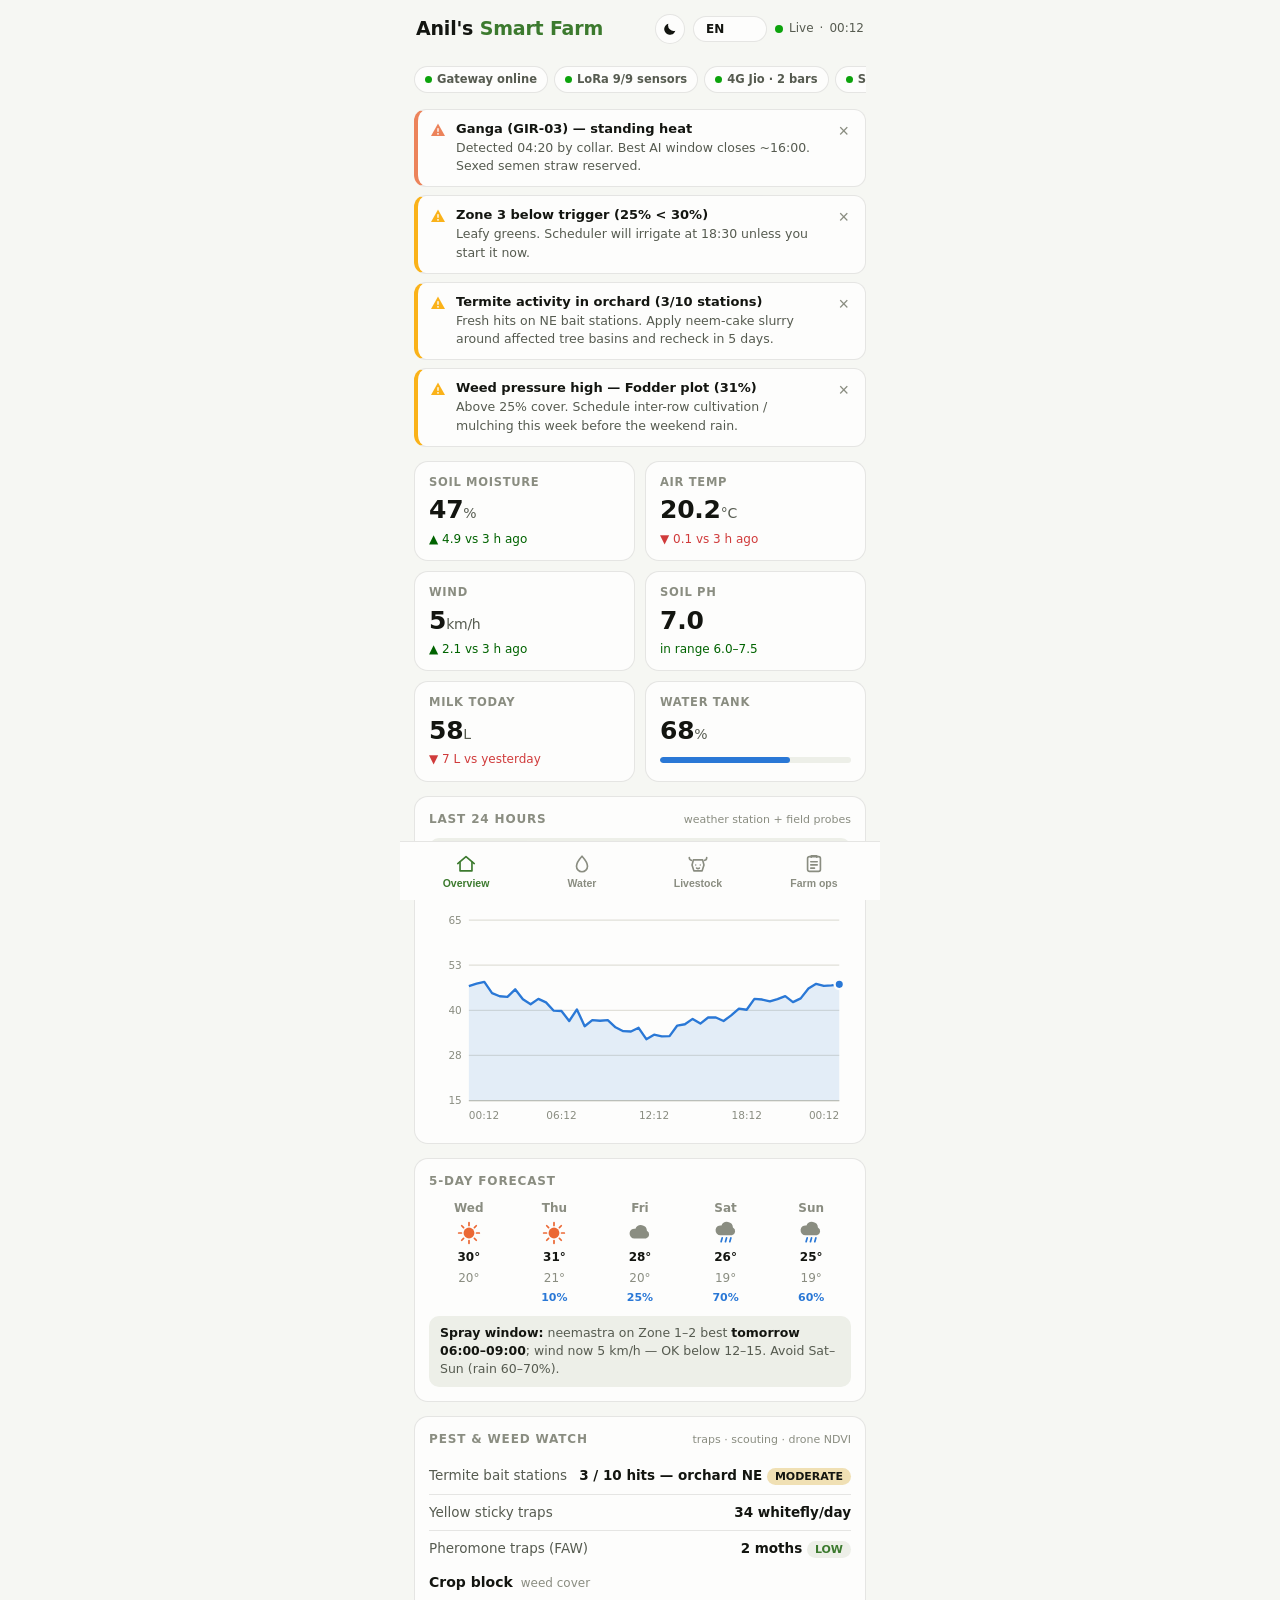
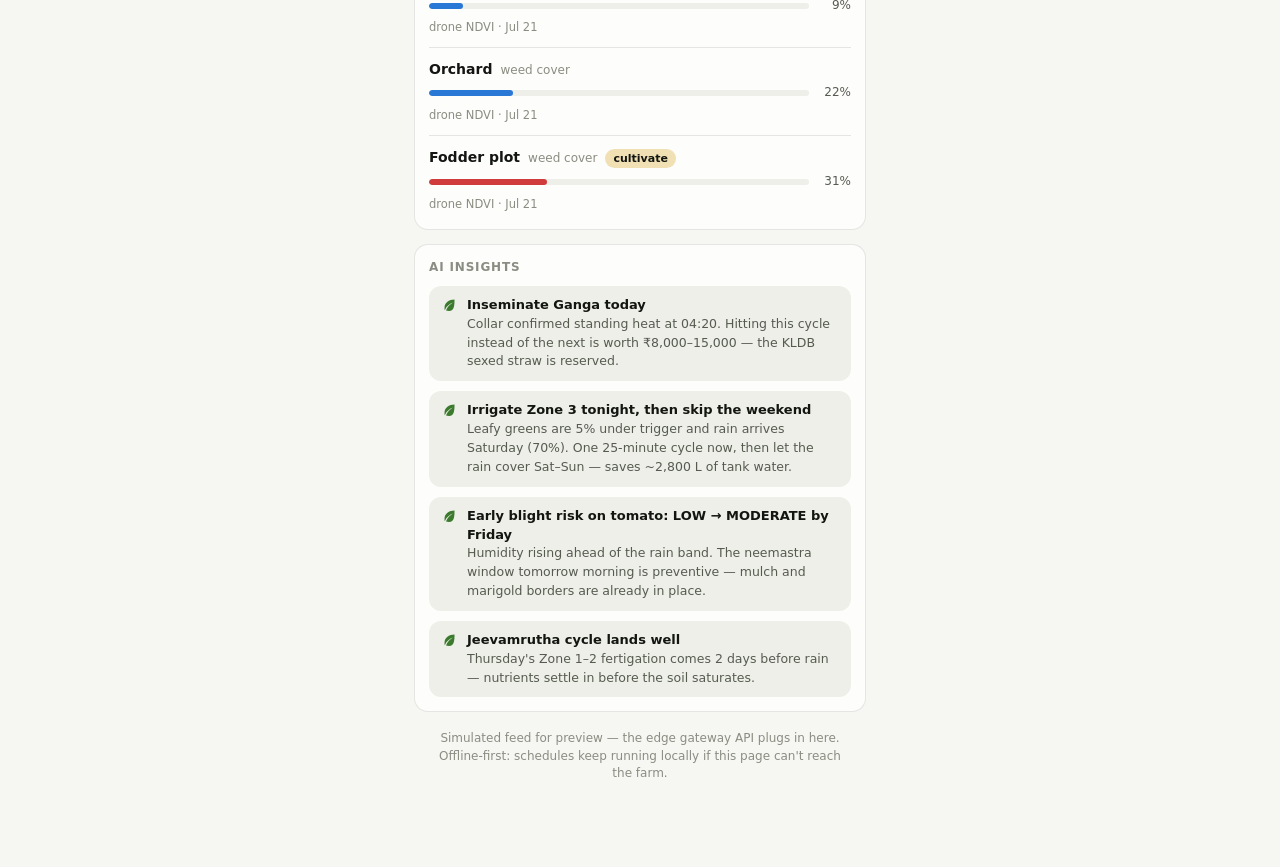
==== commit 321bb502: "Add auto-dosing diffuser, i18n (EN/KN/HI), pest & weed watch, theme toggle - Fertigation: parameter-" ====
--- a/index.html
+++ b/index.html
@@ -95,16 +95,39 @@
     background: var(--page);
     padding: 14px 2px 8px;
     display: flex;
-    align-items: baseline;
+    align-items: center;
     justify-content: space-between;
     gap: 8px;
   }
-  .farm-name { font-size: 20px; font-weight: 700; letter-spacing: -0.01em; margin: 0; }
+  .farm-name { font-size: 19px; font-weight: 700; letter-spacing: -0.01em; margin: 0; }
   .farm-name span { color: var(--accent); }
+  .top-right { display: flex; align-items: center; gap: 8px; flex: none; }
   .live { display: inline-flex; align-items: center; gap: 6px; font-size: 12px; color: var(--ink-2); white-space: nowrap; }
   .live-dot { width: 8px; height: 8px; border-radius: 50%; background: var(--good); animation: pulse 2.4s ease-in-out infinite; }
   @keyframes pulse { 50% { opacity: 0.35; } }
   @media (prefers-reduced-motion: reduce) { .live-dot { animation: none; } }
+  select.lang {
+    appearance: none;
+    -webkit-appearance: none;
+    border: 1px solid var(--ring);
+    background: var(--surface);
+    color: var(--ink);
+    font: 600 12px/1.4 system-ui, -apple-system, "Segoe UI", sans-serif;
+    border-radius: 99px;
+    padding: 4px 12px;
+    cursor: pointer;
+  }
+  select.lang:focus-visible { outline: 2px solid var(--accent); outline-offset: 2px; }
+  .iconbtn {
+    width: 30px; height: 30px; flex: none;
+    border: 1px solid var(--ring);
+    background: var(--surface);
+    color: var(--ink);
+    border-radius: 99px;
+    display: grid; place-items: center;
+    cursor: pointer; padding: 0;
+  }
+  .iconbtn svg { width: 16px; height: 16px; }
 
   .statusrow { display: flex; gap: 6px; overflow-x: auto; scrollbar-width: none; padding-bottom: 2px; }
   .statusrow::-webkit-scrollbar { display: none; }
@@ -136,8 +159,9 @@
     display: flex;
     justify-content: space-between;
     align-items: baseline;
-  }
-  .card h2 small { font-size: 11px; font-weight: 500; text-transform: none; letter-spacing: 0; color: var(--muted); }
+    gap: 8px;
+  }
+  .card h2 small { font-size: 11px; font-weight: 500; text-transform: none; letter-spacing: 0; color: var(--muted); text-align: right; }
 
   /* Tabs */
   .tab { display: none; flex-direction: column; gap: 14px; }
@@ -259,10 +283,11 @@
   .stat { display: flex; justify-content: space-between; align-items: baseline; gap: 10px; padding: 8px 0; border-bottom: 1px solid var(--ring); font-size: 13.5px; }
   .stat:last-child { border-bottom: 0; padding-bottom: 2px; }
   .stat .k { color: var(--ink-2); }
+  .stat .k small { color: var(--muted); font-size: 11.5px; }
   .stat .v { font-weight: 600; font-variant-numeric: tabular-nums; text-align: right; }
   .stat .v small { font-weight: 500; color: var(--muted); }
   .pill { display: inline-flex; align-items: center; gap: 6px; font-size: 12px; font-weight: 700; padding: 3px 10px; border-radius: 99px; background: var(--surface-2); }
-  .pill i { width: 8px; height: 8px; border-radius: 50%; background: var(--muted); }
+  .pill i { width: 8px; height: 8px; border-radius: 50%; background: var(--muted); flex: none; }
   .pill.on { color: var(--good-text); } .pill.on i { background: var(--good); }
   .pill.alert-p { color: var(--critical); } .pill.alert-p i { background: var(--critical); }
 
@@ -277,7 +302,6 @@
   .animal .info b { font-size: 13.5px; display: block; }
   .animal .info span { font-size: 12px; color: var(--ink-2); display: block; }
   .badge { flex: none; display: inline-flex; align-items: center; gap: 5px; font-size: 11px; font-weight: 700; padding: 3px 9px; border-radius: 99px; }
-  .badge svg { flex: none; }
   .badge.heat { background: color-mix(in srgb, var(--serious) 22%, var(--surface)); color: var(--ink); }
   .badge.watch { background: color-mix(in srgb, var(--warning) 25%, var(--surface)); color: var(--ink); }
   .badge.ok { background: var(--surface-2); color: var(--good-text); }
@@ -306,9 +330,28 @@
   .cams { display: grid; grid-template-columns: 1fr 1fr; gap: 8px; }
   .cam { background: var(--surface-2); border-radius: 12px; padding: 10px 12px; font-size: 12.5px; }
   .cam b { display: flex; align-items: center; gap: 6px; font-size: 13px; }
-  .cam b i { width: 7px; height: 7px; border-radius: 50%; background: var(--good); }
+  .cam b i { width: 7px; height: 7px; border-radius: 50%; background: var(--good); flex: none; }
   .cam.off b i { background: var(--critical); }
   .cam span { color: var(--muted); font-size: 11.5px; display: block; margin-top: 2px; }
+
+  /* Fertigation params */
+  .params { display: grid; grid-template-columns: 1fr 1fr; gap: 8px; margin: 10px 0; }
+  .param {
+    background: var(--surface-2); border-radius: 10px; padding: 8px 11px;
+    font-size: 11px; font-weight: 600; text-transform: uppercase; letter-spacing: 0.05em;
+    color: var(--muted); display: flex; flex-direction: column; gap: 1px; cursor: text;
+  }
+  .param .pv { display: flex; align-items: baseline; gap: 4px; }
+  .param input {
+    border: 0; background: none; padding: 0; width: 100%; min-width: 0;
+    font: 700 17px/1.3 system-ui, -apple-system, "Segoe UI", sans-serif;
+    color: var(--ink); font-variant-numeric: tabular-nums;
+  }
+  .param input:focus { outline: none; }
+  .param:focus-within { box-shadow: 0 0 0 2px var(--accent); }
+  .param .unit { font-size: 11px; font-weight: 500; color: var(--muted); text-transform: none; letter-spacing: 0; flex: none; }
+  .dose-status { display: flex; flex-direction: column; gap: 7px; margin: 4px 0 10px; }
+  .dose-status .meter { margin: 0; }
 
   /* Ledger */
   .ledger .stat .v.pos { color: var(--good-text); }
@@ -339,16 +382,24 @@
 
 <div class="app">
   <header class="topbar">
-    <h1 class="farm-name">Anil's <span>Smart Farm</span></h1>
-    <span class="live"><span class="live-dot" aria-hidden="true"></span>Live · <span id="clock">--:--</span></span>
+    <h1 class="farm-name" data-i18n-html="farmName">Anil's <span>Smart Farm</span></h1>
+    <div class="top-right">
+      <button id="theme-btn" class="iconbtn" type="button" aria-label="Day / night mode"></button>
+      <select id="lang" class="lang" aria-label="Language / ಭಾಷೆ / भाषा">
+        <option value="en">EN</option>
+        <option value="kn">ಕನ್ನಡ</option>
+        <option value="hi">हिंदी</option>
+      </select>
+      <span class="live"><span class="live-dot" aria-hidden="true"></span><span data-i18n="live">Live</span> · <span id="clock">--:--</span></span>
+    </div>
   </header>
 
   <div class="statusrow" aria-label="System status">
-    <span class="schip"><i></i>Gateway online</span>
-    <span class="schip"><i></i>LoRa 9/9 sensors</span>
-    <span class="schip"><i></i>4G Jio · 2 bars</span>
-    <span class="schip"><i></i>SMS fallback ready</span>
-    <span class="schip"><i></i>Solar <span id="chip-batt">--</span>%</span>
+    <span class="schip"><i></i><span data-i18n="chipGateway">Gateway online</span></span>
+    <span class="schip"><i></i><span data-i18n="chipLora">LoRa 9/9 sensors</span></span>
+    <span class="schip"><i></i><span data-i18n="chip4g">4G Jio · 2 bars</span></span>
+    <span class="schip"><i></i><span data-i18n="chipSms">SMS fallback ready</span></span>
+    <span class="schip"><i></i><span data-i18n="chipSolar">Solar</span> <span id="chip-batt">--</span>%</span>
   </div>
 
   <!-- ============ OVERVIEW ============ -->
@@ -357,44 +408,44 @@
 
     <div class="kpis" aria-label="Current readings">
       <div class="kpi">
-        <span class="label">Soil moisture</span>
+        <span class="label" data-i18n="kSoil">Soil moisture</span>
         <span class="value"><span id="kpi-moisture">--</span><small>%</small></span>
         <span class="delta" id="kpi-moisture-d"></span>
       </div>
       <div class="kpi">
-        <span class="label">Air temp</span>
+        <span class="label" data-i18n="kAir">Air temp</span>
         <span class="value"><span id="kpi-temp">--</span><small>°C</small></span>
         <span class="delta" id="kpi-temp-d"></span>
       </div>
       <div class="kpi">
-        <span class="label">Wind</span>
+        <span class="label" data-i18n="kWind">Wind</span>
         <span class="value"><span id="kpi-wind">--</span><small>km/h</small></span>
         <span class="delta" id="kpi-wind-d"></span>
       </div>
       <div class="kpi">
-        <span class="label">Soil pH</span>
+        <span class="label" data-i18n="kPh">Soil pH</span>
         <span class="value"><span id="kpi-ph">--</span></span>
-        <span class="delta" id="kpi-ph-d">target 6.0–7.5</span>
+        <span class="delta" id="kpi-ph-d"></span>
       </div>
       <div class="kpi">
-        <span class="label">Milk today</span>
+        <span class="label" data-i18n="kMilk">Milk today</span>
         <span class="value"><span id="kpi-milk">--</span><small>L</small></span>
         <span class="delta" id="kpi-milk-d"></span>
       </div>
       <div class="kpi">
-        <span class="label">Water tank</span>
+        <span class="label" data-i18n="kTank">Water tank</span>
         <span class="value"><span id="kpi-tank">--</span><small>%</small></span>
         <div class="meter" id="tank-meter"><i style="width:0%"></i></div>
       </div>
     </div>
 
     <div class="card">
-      <h2>Last 24 hours <small>weather station + field probes</small></h2>
+      <h2><span data-i18n="hLast24">Last 24 hours</span> <small data-i18n="sLast24">weather station + field probes</small></h2>
       <div class="seg" role="group" aria-label="Chart metric">
-        <button type="button" data-metric="moisture" aria-pressed="true">Moisture</button>
-        <button type="button" data-metric="temp" aria-pressed="false">Temp</button>
-        <button type="button" data-metric="humidity" aria-pressed="false">Humidity</button>
-        <button type="button" data-metric="wind" aria-pressed="false">Wind</button>
+        <button type="button" data-metric="moisture" aria-pressed="true" data-i18n="mMoisture">Moisture</button>
+        <button type="button" data-metric="temp" aria-pressed="false" data-i18n="mTemp">Temp</button>
+        <button type="button" data-metric="humidity" aria-pressed="false" data-i18n="mHumidity">Humidity</button>
+        <button type="button" data-metric="wind" aria-pressed="false" data-i18n="mWind">Wind</button>
       </div>
       <p class="chart-title" id="chart-title"></p>
       <div class="chart-wrap">
@@ -404,13 +455,19 @@
     </div>
 
     <div class="card">
-      <h2>5-day forecast</h2>
+      <h2 data-i18n="hForecast">5-day forecast</h2>
       <div class="forecast" id="forecast"></div>
       <div class="spray" id="spray"></div>
     </div>
 
     <div class="card">
-      <h2>AI insights</h2>
+      <h2><span data-i18n="hPest">Pest &amp; weed watch</span> <small data-i18n="sPest">traps · scouting · drone NDVI</small></h2>
+      <div class="statlist" id="pest"></div>
+      <div class="rows" id="weeds"></div>
+    </div>
+
+    <div class="card">
+      <h2 data-i18n="hInsights">AI insights</h2>
       <div class="insights" id="insights"></div>
     </div>
   </section>
@@ -418,38 +475,48 @@
   <!-- ============ WATER ============ -->
   <section class="tab" id="tab-water">
     <div class="card">
-      <h2>Pump &amp; borewell <small>GSM starter</small></h2>
+      <h2><span data-i18n="hPump">Pump &amp; borewell</span> <small data-i18n="sPump">GSM starter</small></h2>
       <div class="statlist">
-        <div class="stat"><span class="k">Pump</span><span class="v" id="pump-state"></span></div>
-        <div class="stat"><span class="k">Flow rate</span><span class="v"><span id="pump-flow">0</span> <small>L/min</small></span></div>
-        <div class="stat"><span class="k">Borewell water level</span><span class="v"><span id="borewell">--</span> <small>m depth</small></span></div>
-        <div class="stat"><span class="k">Energy today</span><span class="v"><span id="pump-kwh">--</span> <small>kWh</small></span></div>
-        <div class="stat"><span class="k">Dry-run / phase protection</span><span class="v"><span class="pill on"><i></i>Armed</span></span></div>
+        <div class="stat"><span class="k" data-i18n="pumpK">Pump</span><span class="v" id="pump-state"></span></div>
+        <div class="stat"><span class="k" data-i18n="flowK">Flow rate</span><span class="v"><span id="pump-flow">0</span> <small>L/min</small></span></div>
+        <div class="stat"><span class="k" data-i18n="boreK">Borewell water level</span><span class="v"><span id="borewell">--</span> <small>m</small></span></div>
+        <div class="stat"><span class="k" data-i18n="energyK">Energy today</span><span class="v"><span id="pump-kwh">--</span> <small>kWh</small></span></div>
+        <div class="stat"><span class="k" data-i18n="protK">Dry-run / phase protection</span><span class="v"><span class="pill on"><i></i><span data-i18n="armed">Armed</span></span></span></div>
       </div>
     </div>
 
     <div class="card">
-      <h2>Irrigation zones <small>valves via edge gateway</small></h2>
+      <h2><span data-i18n="hZones">Irrigation zones</span> <small data-i18n="sZones">valves via edge gateway</small></h2>
       <div class="rows" id="zones"></div>
     </div>
 
     <div class="card">
-      <h2>Soil health <small>IoT field stations</small></h2>
+      <h2><span data-i18n="hSoil">Soil health</span> <small data-i18n="sSoil">IoT field stations</small></h2>
       <div class="rows" id="soil"></div>
     </div>
 
     <div class="card">
-      <h2>Fertigation <small>jeevamrutha · 15-day cycle</small></h2>
+      <h2><span data-i18n="hFert">Fertigation</span> <small data-i18n="sFert">jeevamrutha · venturi diffuser</small></h2>
       <div class="statlist">
-        <div class="stat"><span class="k">Venturi diffuser</span><span class="v" id="diffuser-state"></span></div>
-        <div class="stat"><span class="k">Injection rate</span><span class="v"><span id="diffuser-rate">0</span> <small>L/h</small></span></div>
-        <div class="stat"><span class="k">Line pressure</span><span class="v"><span id="line-pressure">--</span> <small>bar</small></span></div>
-        <div class="stat"><span class="k">Diffuser dosing valve</span>
-          <span class="v"><button class="switch" id="diffuser-switch" role="switch" aria-checked="false" aria-label="Diffuser dosing valve"></button></span></div>
-        <div class="stat"><span class="k">Jeevamrutha batch</span><span class="v">Day 5 of 7 <small>fermenting</small></span></div>
-        <div class="stat"><span class="k">Next cycle — Zone 1 &amp; 2</span><span class="v">Thu <small>200 L/acre</small></span></div>
-        <div class="stat"><span class="k">Next cycle — Orchard</span><span class="v">In 6 days</span></div>
-        <div class="stat"><span class="k">Filter back-flush</span><span class="v"><span class="pill on"><i></i>Clean</span></span></div>
+        <div class="stat"><span class="k"><span data-i18n="autoK">Auto-dosing</span> <small data-i18n="autoSub">computes dose from zone area</small></span>
+          <span class="v"><button class="switch" id="fert-auto" role="switch" aria-checked="true" aria-label="Auto-dosing"></button></span></div>
+      </div>
+      <div class="params" aria-label="Dosing parameters">
+        <label class="param"><span data-i18n="pRate">Dose rate</span><span class="pv"><input id="p-rate" class="fert-param" data-key="rate" type="number" inputmode="numeric" value="200" min="50" max="500" step="10"><span class="unit">L/acre</span></span></label>
+        <label class="param"><span data-i18n="pCycle">Cycle</span><span class="pv"><input id="p-days" class="fert-param" data-key="days" type="number" inputmode="numeric" value="15" min="5" max="30" step="1"><span class="unit" data-i18n="uDays">days</span></span></label>
+        <label class="param"><span data-i18n="pInj">Injection</span><span class="pv"><input id="p-inj" class="fert-param" data-key="inj" type="number" inputmode="numeric" value="40" min="10" max="80" step="5"><span class="unit">L/h</span></span></label>
+        <label class="param"><span data-i18n="pEc">EC guard</span><span class="pv"><input id="p-ec" class="fert-param" data-key="ec" type="number" inputmode="decimal" value="0.9" min="0.3" max="1.5" step="0.05"><span class="unit">mS/cm</span></span></label>
+      </div>
+      <div class="dose-status" id="fert-status"></div>
+      <div class="statlist" id="fert-plan"></div>
+      <div class="statlist">
+        <div class="stat"><span class="k" data-i18n="venturi">Venturi diffuser</span><span class="v" id="diffuser-state"></span></div>
+        <div class="stat"><span class="k" data-i18n="injRateK">Injection rate</span><span class="v"><span id="diffuser-rate">0</span> <small>L/h</small></span></div>
+        <div class="stat"><span class="k" data-i18n="lineK">Line pressure</span><span class="v"><span id="line-pressure">--</span> <small>bar</small></span></div>
+        <div class="stat" id="manual-valve-row"><span class="k"><span data-i18n="manualValveK">Manual dosing valve</span> <small data-i18n="whenAutoOff">when auto is off</small></span>
+          <span class="v"><button class="switch" id="diffuser-switch" role="switch" aria-checked="false" aria-label="Manual dosing valve"></button></span></div>
+        <div class="stat"><span class="k" data-i18n="batchK">Jeevamrutha batch</span><span class="v"><span data-i18n="batchV">Day 5 of 7</span> <small data-i18n="fermenting">fermenting</small></span></div>
+        <div class="stat"><span class="k" data-i18n="flushK">Filter back-flush</span><span class="v"><span class="pill on"><i></i><span data-i18n="clean">Clean</span></span></span></div>
       </div>
     </div>
   </section>
@@ -457,25 +524,25 @@
   <!-- ============ LIVESTOCK ============ -->
   <section class="tab" id="tab-stock">
     <div class="card">
-      <h2>Herd</h2>
+      <h2 data-i18n="hHerd">Herd</h2>
       <div class="herd">
-        <div class="h"><b>8</b><span>Gir cows</span></div>
-        <div class="h"><b>26</b><span>Boer goats</span></div>
-        <div class="h"><b>200</b><span>Giriraja birds</span></div>
+        <div class="h"><b>8</b><span data-i18n="girCows">Gir cows</span></div>
+        <div class="h"><b>26</b><span data-i18n="boerGoats">Boer goats</span></div>
+        <div class="h"><b>200</b><span data-i18n="girBirds">Giriraja birds</span></div>
       </div>
       <div class="statlist">
-        <div class="stat"><span class="k">Eggs collected today</span><span class="v" id="eggs">--</span></div>
-        <div class="stat"><span class="k">Kidding due this week</span><span class="v">2 does</span></div>
+        <div class="stat"><span class="k" data-i18n="eggsK">Eggs collected today</span><span class="v" id="eggs">--</span></div>
+        <div class="stat"><span class="k" data-i18n="kidK">Kidding due this week</span><span class="v" data-i18n="kidV">2 does</span></div>
       </div>
     </div>
 
     <div class="card">
-      <h2>Collar alerts <small>heat · rumination · health</small></h2>
+      <h2><span data-i18n="hCollar">Collar alerts</span> <small data-i18n="sCollar">heat · rumination · health</small></h2>
       <div class="rows" id="animals"></div>
     </div>
 
     <div class="card">
-      <h2>Milk — last 7 days <small>A2 · ₹60/L farm-gate</small></h2>
+      <h2><span data-i18n="hMilk">Milk — last 7 days</span> <small data-i18n="sMilk">A2 · ₹60/L farm-gate</small></h2>
       <p class="chart-title" id="milk-title"></p>
       <div class="chart-wrap">
         <svg id="milk-chart" viewBox="0 0 360 150" role="img" aria-label="Daily milk yield, last 7 days"></svg>
@@ -484,11 +551,11 @@
     </div>
 
     <div class="card">
-      <h2>Shed climate</h2>
+      <h2 data-i18n="hShed">Shed climate</h2>
       <div class="statlist">
-        <div class="stat"><span class="k">Temperature</span><span class="v"><span id="shed-temp">--</span> <small>°C</small></span></div>
-        <div class="stat"><span class="k">Humidity</span><span class="v"><span id="shed-rh">--</span> <small>%</small></span></div>
-        <div class="stat"><span class="k">Fan / fogger (auto ≥ 30 °C)</span><span class="v" id="fogger"></span></div>
+        <div class="stat"><span class="k" data-i18n="shedTempK">Temperature</span><span class="v"><span id="shed-temp">--</span> <small>°C</small></span></div>
+        <div class="stat"><span class="k" data-i18n="shedRhK">Humidity</span><span class="v"><span id="shed-rh">--</span> <small>%</small></span></div>
+        <div class="stat"><span class="k" data-i18n="fogK">Fan / fogger (auto ≥ 30 °C)</span><span class="v" id="fogger"></span></div>
       </div>
     </div>
   </section>
@@ -496,57 +563,57 @@
   <!-- ============ FARM OPS ============ -->
   <section class="tab" id="tab-ops">
     <div class="card">
-      <h2>Today's tasks <small>worker board</small></h2>
+      <h2><span data-i18n="hTasks">Today's tasks</span> <small data-i18n="sTasks">worker board</small></h2>
       <div class="rows" id="tasks"></div>
     </div>
 
     <div class="card">
-      <h2>Power</h2>
+      <h2 data-i18n="hPower">Power</h2>
       <div class="statlist">
-        <div class="stat"><span class="k">Grid supply</span><span class="v" id="grid-state"></span></div>
-        <div class="stat"><span class="k">Control-system battery</span><span class="v"><span id="batt">--</span> <small>% · solar</small></span></div>
-        <div class="stat"><span class="k">Pump energy this month</span><span class="v">148 <small>kWh</small></span></div>
-        <div class="stat"><span class="k">Diesel this month</span><span class="v">0 <small>L</small></span></div>
+        <div class="stat"><span class="k" data-i18n="gridK">Grid supply</span><span class="v" id="grid-state"></span></div>
+        <div class="stat"><span class="k" data-i18n="battK">Control-system battery</span><span class="v"><span id="batt">--</span> <small data-i18n="battUnit">% · solar</small></span></div>
+        <div class="stat"><span class="k" data-i18n="pumpMonK">Pump energy this month</span><span class="v">148 <small>kWh</small></span></div>
+        <div class="stat"><span class="k" data-i18n="dieselK">Diesel this month</span><span class="v">0 <small>L</small></span></div>
       </div>
     </div>
 
     <div class="card">
-      <h2>Cameras <small>local NVR</small></h2>
+      <h2><span data-i18n="hCams">Cameras</span> <small data-i18n="sCams">local NVR</small></h2>
       <div class="cams" id="cams"></div>
     </div>
 
     <div class="card ledger">
-      <h2>July P&amp;L <small>digital ledger</small></h2>
+      <h2><span data-i18n="hLedger">July P&amp;L</span> <small data-i18n="sLedger">digital ledger</small></h2>
       <div class="statlist">
-        <div class="stat"><span class="k">Crops &amp; vegetables</span><span class="v pos">+₹42,300</span></div>
-        <div class="stat"><span class="k">Orchard</span><span class="v pos">+₹18,750</span></div>
-        <div class="stat"><span class="k">Dairy (A2 milk)</span><span class="v pos">+₹56,900</span></div>
-        <div class="stat"><span class="k">Goats &amp; poultry</span><span class="v pos">+₹21,400</span></div>
-        <div class="stat"><span class="k">Wages &amp; power</span><span class="v neg">−₹38,200</span></div>
-        <div class="stat"><span class="k">Net (month to date)</span><span class="v pos">+₹1,01,150</span></div>
+        <div class="stat"><span class="k" data-i18n="lCrops">Crops &amp; vegetables</span><span class="v pos">+₹42,300</span></div>
+        <div class="stat"><span class="k" data-i18n="lOrchard">Orchard</span><span class="v pos">+₹18,750</span></div>
+        <div class="stat"><span class="k" data-i18n="lDairy">Dairy (A2 milk)</span><span class="v pos">+₹56,900</span></div>
+        <div class="stat"><span class="k" data-i18n="lGoat">Goats &amp; poultry</span><span class="v pos">+₹21,400</span></div>
+        <div class="stat"><span class="k" data-i18n="lWages">Wages &amp; power</span><span class="v neg">−₹38,200</span></div>
+        <div class="stat"><span class="k" data-i18n="lNet">Net (month to date)</span><span class="v pos">+₹1,01,150</span></div>
       </div>
     </div>
   </section>
 
-  <footer class="note">Simulated feed for preview — the edge gateway API plugs in here. Offline-first: schedules keep running locally if this page can't reach the farm.</footer>
+  <footer class="note" data-i18n="footNote">Simulated feed for preview — the edge gateway API plugs in here. Offline-first: schedules keep running locally if this page can't reach the farm.</footer>
 </div>
 
 <nav class="bottom" aria-label="Sections">
   <button type="button" data-tab="home" aria-current="true">
     <svg viewBox="0 0 24 24" fill="none" stroke="currentColor" stroke-width="1.8" stroke-linecap="round" stroke-linejoin="round" aria-hidden="true"><path d="M3 11.5 12 4l9 7.5"/><path d="M5.5 10v9.5h13V10"/></svg>
-    Overview
+    <span data-i18n="navHome">Overview</span>
   </button>
   <button type="button" data-tab="water" aria-current="false">
     <svg viewBox="0 0 24 24" fill="none" stroke="currentColor" stroke-width="1.8" stroke-linecap="round" stroke-linejoin="round" aria-hidden="true"><path d="M12 3.5s6 6.5 6 11a6 6 0 0 1-12 0c0-4.5 6-11 6-11Z"/></svg>
-    Water
+    <span data-i18n="navWater">Water</span>
   </button>
   <button type="button" data-tab="stock" aria-current="false">
     <svg viewBox="0 0 24 24" fill="none" stroke="currentColor" stroke-width="1.8" stroke-linecap="round" stroke-linejoin="round" aria-hidden="true"><path d="M5 8c-1.5 0-2.5-1.2-2.5-3M19 8c1.5 0 2.5-1.2 2.5-3"/><path d="M7 7.5h10l1.5 5.5-2 6.5h-9L5.5 13 7 7.5Z"/><circle cx="9.5" cy="13" r="0.8" fill="currentColor" stroke="none"/><circle cx="14.5" cy="13" r="0.8" fill="currentColor" stroke="none"/><path d="M10.5 16.5c.9.7 2.1.7 3 0"/></svg>
-    Livestock
+    <span data-i18n="navStock">Livestock</span>
   </button>
   <button type="button" data-tab="ops" aria-current="false">
     <svg viewBox="0 0 24 24" fill="none" stroke="currentColor" stroke-width="1.8" stroke-linecap="round" stroke-linejoin="round" aria-hidden="true"><rect x="5" y="4" width="14" height="16" rx="2"/><path d="M9 4.5V3h6v1.5M8.5 9.5h7M8.5 13h7M8.5 16.5h4"/></svg>
-    Farm ops
+    <span data-i18n="navOps">Farm ops</span>
   </button>
 </nav>
 
@@ -554,91 +621,402 @@
 (function () {
   "use strict";
 
+  /* ---------- i18n ---------- */
+  var L = {
+    en: {
+      farmName: "Anil's <span>Smart Farm</span>", live: "Live",
+      chipGateway: "Gateway online", chipLora: "LoRa 9/9 sensors", chip4g: "4G Jio · 2 bars",
+      chipSms: "SMS fallback ready", chipSolar: "Solar",
+      kSoil: "Soil moisture", kAir: "Air temp", kWind: "Wind", kPh: "Soil pH", kMilk: "Milk today", kTank: "Water tank",
+      vs3h: "vs 3 h ago", vsY: "L vs yesterday", phIn: "in range 6.0–7.5", phOut: "outside 6.0–7.5",
+      hLast24: "Last 24 hours", sLast24: "weather station + field probes",
+      mMoisture: "Moisture", mTemp: "Temp", mHumidity: "Humidity", mWind: "Wind",
+      lblMoisture: "Soil moisture (field avg)", lblTemp: "Air temperature", lblHumidity: "Relative humidity", lblWind: "Wind speed", chartNow: "now",
+      hForecast: "5-day forecast", hInsights: "AI insights",
+      wdShort: "Sun,Mon,Tue,Wed,Thu,Fri,Sat",
+      sprayTpl: "<b>Spray window:</b> neemastra on Zone 1–2 best <b>tomorrow 06:00–09:00</b>; {wind}. Avoid Sat–Sun (rain 60–70%).",
+      windOk: "wind now {w} km/h — OK below 12–15", windHigh: "wind too high right now ({w} km/h) — wait for the morning calm",
+      hPump: "Pump & borewell", sPump: "GSM starter", pumpK: "Pump", flowK: "Flow rate",
+      boreK: "Borewell water level", energyK: "Energy today", protK: "Dry-run / phase protection",
+      armed: "Armed", running: "Running", idle: "Idle",
+      hZones: "Irrigation zones", sZones: "valves via edge gateway", zoneWord: "Zone",
+      trigger: "Trigger", nextSched: "next scheduled", irrigating: "Irrigating", belowTrig: "Below trigger", phCheck: "pH check",
+      hSoil: "Soil health", sSoil: "IoT field stations",
+      stationA: "Station A — crop block", stationB: "Station B — orchard",
+      ecK: "EC (salts)", stempK: "Soil temp", inRange: "in range", outRange: "out of range",
+      hFert: "Fertigation", sFert: "jeevamrutha · venturi diffuser",
+      autoK: "Auto-dosing", autoSub: "computes dose from zone area",
+      pRate: "Dose rate", pCycle: "Cycle", pInj: "Injection", pEc: "EC guard", uDays: "days",
+      manualMode: "Manual mode — use the dosing valve below",
+      pausedTpl: "Paused — EC {ec} > guard {g} mS/cm", pausedShort: "Paused — EC guard",
+      dosingTpl: "Dosing {zone} — {done} / {target} L",
+      idleTpl: "Idle — doses run automatically with irrigation, every {days} days",
+      dosed: "Dosed", pctDone: "% done",
+      venturi: "Venturi diffuser", injRateK: "Injection rate", lineK: "Line pressure",
+      manualValveK: "Manual dosing valve", whenAutoOff: "when auto is off",
+      batchK: "Jeevamrutha batch", batchV: "Day 5 of 7", fermenting: "fermenting",
+      flushK: "Filter back-flush", clean: "Clean", injecting: "Injecting", standby: "Standby",
+      hHerd: "Herd", girCows: "Gir cows", boerGoats: "Boer goats", girBirds: "Giriraja birds",
+      eggsK: "Eggs collected today", kidK: "Kidding due this week", kidV: "2 does",
+      hCollar: "Collar alerts", sCollar: "heat · rumination · health",
+      bHeat: "HEAT", bWatch: "WATCH", bOk: "OK",
+      nGanga: "Standing heat detected 04:20 — inseminate before 16:00 (sexed semen booked)",
+      nKaveri: "Rumination down 18% since yesterday — watch feed intake",
+      nTunga: "305-day yield on track · 8.1 L/day avg",
+      nBoer: "Stud service booked Sat — Hoskote farm",
+      hMilk: "Milk — last 7 days", sMilk: "A2 · ₹60/L farm-gate",
+      milkTitleTpl: "Week total <b>{wk} L</b> ≈ ₹{val} · today so far <b>{t} L</b>",
+      hShed: "Shed climate", shedTempK: "Temperature", shedRhK: "Humidity", fogK: "Fan / fogger (auto ≥ 30 °C)",
+      hTasks: "Today's tasks", sTasks: "worker board", taskDoneNote: "done, photo received",
+      tT1: "Open mulch around Zone 1 tomato drippers", tT2: "Stir jeevamrutha barrel · photo when done",
+      tT3: "Refill neemastra sprayer for evening window", tT4: "Weigh-band the March Boer kids",
+      hPower: "Power", gridK: "Grid supply", gridOn: "On", gridCut: "Power cut — on solar",
+      battK: "Control-system battery", battUnit: "% · solar",
+      pumpMonK: "Pump energy this month", dieselK: "Diesel this month",
+      hCams: "Cameras", sCams: "local NVR", lastK: "Last:",
+      camGate: "Gate", camPump: "Pump house", camShed: "Cattle shed", camStore: "Store",
+      evGate: "Vehicle 06:12", evPump: "Person 05:48 (Manju)", evShed: "Motion 04:22", evStore: "No events tonight",
+      hLedger: "July P&L", sLedger: "digital ledger",
+      lCrops: "Crops & vegetables", lOrchard: "Orchard", lDairy: "Dairy (A2 milk)",
+      lGoat: "Goats & poultry", lWages: "Wages & power", lNet: "Net (month to date)",
+      navHome: "Overview", navWater: "Water", navStock: "Livestock", navOps: "Farm ops",
+      footNote: "Simulated feed for preview — the edge gateway API plugs in here. Offline-first: schedules keep running locally if this page can't reach the farm.",
+      cropZ1: "Tomato — flowering", cropZ2: "Beans & chilli", cropZ3: "Leafy greens",
+      cropZ4: "Napier fodder", cropZ5: "Orchard — mango", cropZ6: "Orchard — sapota",
+      aHeatTitle: "{name} ({tag}) — standing heat",
+      aHeatBody: "Detected 04:20 by collar. Best AI window closes ~16:00. Sexed semen straw reserved.",
+      aZoneTitle: "{zone} below trigger ({m}% < {t}%)",
+      aZoneBody: "{crop}. Scheduler will irrigate at 18:30 unless you start it now.",
+      aTankTitle: "Water tank low ({p}%)", aTankBody: "Refill soon — active irrigation will drain the remainder quickly.",
+      aPhTitle: "{station} — pH {ph} out of range",
+      aPhAlk: "Trending alkaline — schedule an extra jeevamrutha + mulch round; recheck after Thursday's fertigation.",
+      aPhAcid: "Trending acidic — hold fertigation on this block and recheck; consider ghanjeevamrutha basal dose.",
+      aEcTitle: "Fertigation paused — EC guard tripped",
+      aEcBody: "Soil salts above {g} mS/cm. Dosing resumes automatically once EC settles.",
+      aWindTitle: "High wind ({w} km/h)",
+      aWindBody: "Hold neemastra/drone spraying until wind drops below 12 km/h — drift wastes the batch.",
+      aShedTitle: "Shed heat stress ({t} °C)",
+      aShedBody: "Fans and foggers switched on automatically. Check water troughs.",
+      i1t: "Inseminate Ganga today",
+      i1b: "Collar confirmed standing heat at 04:20. Hitting this cycle instead of the next is worth ₹8,000–15,000 — the KLDB sexed straw is reserved.",
+      i2t: "Irrigate Zone 3 tonight, then skip the weekend",
+      i2b: "Leafy greens are 5% under trigger and rain arrives Saturday (70%). One 25-minute cycle now, then let the rain cover Sat–Sun — saves ~2,800 L of tank water.",
+      i3t: "Early blight risk on tomato: LOW → MODERATE by Friday",
+      i3b: "Humidity rising ahead of the rain band. The neemastra window tomorrow morning is preventive — mulch and marigold borders are already in place.",
+      i4t: "Jeevamrutha cycle lands well",
+      i4b: "Thursday's Zone 1–2 fertigation comes 2 days before rain — nutrients settle in before the soil saturates.",
+      hPest: "Pest & weed watch", sPest: "traps · scouting · drone NDVI",
+      termiteK: "Termite bait stations", termiteHitsTpl: "{h} / {n} hits — orchard NE",
+      riskLow: "LOW", riskMod: "MODERATE",
+      trapYK: "Yellow sticky traps", trapYV: "{n} whitefly/day",
+      trapPK: "Pheromone traps (FAW)", trapPV: "{n} moths",
+      blockCrop: "Crop block", blockOrchard: "Orchard", blockFodder: "Fodder plot",
+      weedCover: "weed cover", ndviNote: "drone NDVI · Jul 21", cultivateChip: "cultivate",
+      aTermiteTitle: "Termite activity in orchard ({h}/{n} stations)",
+      aTermiteBody: "Fresh hits on NE bait stations. Apply neem-cake slurry around affected tree basins and recheck in 5 days.",
+      aWeedTitle: "Weed pressure high — {block} ({c}%)",
+      aWeedBody: "Above 25% cover. Schedule inter-row cultivation / mulching this week before the weekend rain."
+    },
+    kn: {
+      farmName: "ಅನಿಲ್ ಅವರ <span>ಸ್ಮಾರ್ಟ್ ಫಾರ್ಮ್</span>", live: "ಲೈವ್",
+      chipGateway: "ಗೇಟ್‌ವೇ ಆನ್‌ಲೈನ್", chipLora: "LoRa 9/9 ಸಂವೇದಕ", chip4g: "4G ಜಿಯೋ · 2 ಬಾರ್",
+      chipSms: "SMS ಬ್ಯಾಕಪ್ ಸಿದ್ಧ", chipSolar: "ಸೌರ",
+      kSoil: "ಮಣ್ಣಿನ ತೇವಾಂಶ", kAir: "ಗಾಳಿ ಉಷ್ಣತೆ", kWind: "ಗಾಳಿ ವೇಗ", kPh: "ಮಣ್ಣಿನ pH", kMilk: "ಇಂದಿನ ಹಾಲು", kTank: "ನೀರಿನ ಟ್ಯಾಂಕ್",
+      vs3h: "3 ಗಂ. ಹಿಂದಿನಿಂದ", vsY: "ಲೀ. ನಿನ್ನೆಗಿಂತ", phIn: "6.0–7.5 ಒಳಗೆ ಇದೆ", phOut: "6.0–7.5 ಮೀರಿದೆ",
+      hLast24: "ಕಳೆದ 24 ಗಂಟೆ", sLast24: "ಹವಾಮಾನ ಕೇಂದ್ರ + ಮಣ್ಣಿನ ಸಂವೇದಕ",
+      mMoisture: "ತೇವಾಂಶ", mTemp: "ಉಷ್ಣತೆ", mHumidity: "ಆರ್ದ್ರತೆ", mWind: "ಗಾಳಿ",
+      lblMoisture: "ಮಣ್ಣಿನ ತೇವಾಂಶ (ಸರಾಸರಿ)", lblTemp: "ಗಾಳಿ ಉಷ್ಣತೆ", lblHumidity: "ಸಾಪೇಕ್ಷ ಆರ್ದ್ರತೆ", lblWind: "ಗಾಳಿ ವೇಗ", chartNow: "ಈಗ",
+      hForecast: "5 ದಿನದ ಮುನ್ಸೂಚನೆ", hInsights: "AI ಸಲಹೆಗಳು",
+      wdShort: "ಭಾನು,ಸೋಮ,ಮಂಗಳ,ಬುಧ,ಗುರು,ಶುಕ್ರ,ಶನಿ",
+      sprayTpl: "<b>ಸಿಂಪಡಣೆ ಸಮಯ:</b> ವಲಯ 1–2ಕ್ಕೆ ನೀಮಾಸ್ತ್ರ <b>ನಾಳೆ 06:00–09:00</b> ಉತ್ತಮ; {wind}. ಶನಿ–ಭಾನು ಬೇಡ (ಮಳೆ 60–70%).",
+      windOk: "ಈಗ ಗಾಳಿ {w} km/h — 12–15ಕ್ಕಿಂತ ಕಡಿಮೆ ಸರಿ", windHigh: "ಗಾಳಿ ಜಾಸ್ತಿ ({w} km/h) — ಬೆಳಗಿನ ಶಾಂತ ಹೊತ್ತಿಗೆ ಕಾಯಿರಿ",
+      hPump: "ಪಂಪ್ ಮತ್ತು ಬೋರ್‌ವೆಲ್", sPump: "GSM ಸ್ಟಾರ್ಟರ್", pumpK: "ಪಂಪ್", flowK: "ಹರಿವಿನ ದರ",
+      boreK: "ಬೋರ್‌ವೆಲ್ ನೀರಿನ ಮಟ್ಟ", energyK: "ಇಂದಿನ ವಿದ್ಯುತ್", protK: "ಡ್ರೈ-ರನ್ / ಫೇಸ್ ರಕ್ಷಣೆ",
+      armed: "ಸಿದ್ಧ", running: "ಚಾಲೂ", idle: "ನಿಂತಿದೆ",
+      hZones: "ನೀರಾವರಿ ವಲಯಗಳು", sZones: "ಗೇಟ್‌ವೇ ಮೂಲಕ ವಾಲ್ವ್", zoneWord: "ವಲಯ",
+      trigger: "ಮಿತಿ", nextSched: "ಮುಂದಿನ ನೀರಾವರಿ", irrigating: "ನೀರು ಹರಿಯುತ್ತಿದೆ", belowTrig: "ಮಿತಿಗಿಂತ ಕಡಿಮೆ", phCheck: "pH ಪರಿಶೀಲನೆ",
+      hSoil: "ಮಣ್ಣಿನ ಆರೋಗ್ಯ", sSoil: "IoT ಕ್ಷೇತ್ರ ಕೇಂದ್ರಗಳು",
+      stationA: "ಕೇಂದ್ರ A — ಬೆಳೆ ಜಮೀನು", stationB: "ಕೇಂದ್ರ B — ತೋಟ",
+      ecK: "EC (ಲವಣಾಂಶ)", stempK: "ಮಣ್ಣಿನ ಉಷ್ಣತೆ", inRange: "ಸರಿ ಇದೆ", outRange: "ಮಿತಿ ಮೀರಿದೆ",
+      hFert: "ಫರ್ಟಿಗೇಶನ್", sFert: "ಜೀವಾಮೃತ · ವೆಂಚುರಿ ಡಿಫ್ಯೂಸರ್",
+      autoK: "ಸ್ವಯಂ ಡೋಸಿಂಗ್", autoSub: "ವಲಯದ ವಿಸ್ತೀರ್ಣದಿಂದ ಡೋಸ್ ಲೆಕ್ಕ",
+      pRate: "ಡೋಸ್ ದರ", pCycle: "ಆವರ್ತ", pInj: "ಇಂಜೆಕ್ಷನ್", pEc: "EC ಮಿತಿ", uDays: "ದಿನ",
+      manualMode: "ಮ್ಯಾನುವಲ್ ಮೋಡ್ — ಕೆಳಗಿನ ಡೋಸಿಂಗ್ ವಾಲ್ವ್ ಬಳಸಿ",
+      pausedTpl: "ನಿಲ್ಲಿಸಿದೆ — EC {ec} > ಮಿತಿ {g} mS/cm", pausedShort: "ನಿಲ್ಲಿಸಿದೆ — EC ಮಿತಿ",
+      dosingTpl: "{zone} ಡೋಸ್ ಆಗುತ್ತಿದೆ — {done} / {target} ಲೀ.",
+      idleTpl: "ನಿಷ್ಕ್ರಿಯ — ನೀರಾವರಿ ಜೊತೆ ಪ್ರತಿ {days} ದಿನಕ್ಕೆ ಸ್ವಯಂ ಡೋಸ್",
+      dosed: "ಡೋಸ್ ಮುಗಿದಿದೆ", pctDone: "% ಆಗಿದೆ",
+      venturi: "ವೆಂಚುರಿ ಡಿಫ್ಯೂಸರ್", injRateK: "ಇಂಜೆಕ್ಷನ್ ದರ", lineK: "ಲೈನ್ ಒತ್ತಡ",
+      manualValveK: "ಮ್ಯಾನುವಲ್ ಡೋಸಿಂಗ್ ವಾಲ್ವ್", whenAutoOff: "ಸ್ವಯಂ ಆಫ್ ಇದ್ದಾಗ",
+      batchK: "ಜೀವಾಮೃತ ಬ್ಯಾಚ್", batchV: "ದಿನ 5 / 7", fermenting: "ಹುದುಗುತ್ತಿದೆ",
+      flushK: "ಫಿಲ್ಟರ್ ಬ್ಯಾಕ್-ಫ್ಲಶ್", clean: "ಸ್ವಚ್ಛ", injecting: "ಇಂಜೆಕ್ಟ್ ಆಗುತ್ತಿದೆ", standby: "ಸಿದ್ಧ",
+      hHerd: "ಹಿಂಡು", girCows: "ಗಿರ್ ಹಸುಗಳು", boerGoats: "ಬೋಯರ್ ಮೇಕೆಗಳು", girBirds: "ಗಿರಿರಾಜ ಕೋಳಿ",
+      eggsK: "ಇಂದು ಸಂಗ್ರಹಿಸಿದ ಮೊಟ್ಟೆ", kidK: "ಈ ವಾರ ಮರಿ ಹಾಕಲಿರುವ", kidV: "2 ಮೇಕೆ",
+      hCollar: "ಕಾಲರ್ ಎಚ್ಚರಿಕೆಗಳು", sCollar: "ಬೆದೆ · ಮೆಲುಕು · ಆರೋಗ್ಯ",
+      bHeat: "ಬೆದೆ", bWatch: "ಗಮನಿಸಿ", bOk: "ಸರಿ",
+      nGanga: "ಬೆಳಿಗ್ಗೆ 04:20ಕ್ಕೆ ಬೆದೆ ಪತ್ತೆ — 16:00 ಒಳಗೆ ಗರ್ಭಧಾರಣೆ ಮಾಡಿಸಿ (ಸೆಕ್ಸ್ಡ್ ವೀರ್ಯ ಕಾಯ್ದಿರಿಸಿದೆ)",
+      nKaveri: "ಮೆಲುಕು ನಿನ್ನೆಗಿಂತ 18% ಕಡಿಮೆ — ಮೇವು ಸೇವನೆ ಗಮನಿಸಿ",
+      nTunga: "305-ದಿನದ ಇಳುವರಿ ಸರಿಯಿದೆ · ದಿನಕ್ಕೆ ಸರಾಸರಿ 8.1 ಲೀ.",
+      nBoer: "ಶನಿವಾರ ಸ್ಟಡ್ ಸೇವೆ — ಹೊಸಕೋಟೆ ಫಾರ್ಮ್",
+      hMilk: "ಹಾಲು — ಕಳೆದ 7 ದಿನ", sMilk: "A2 · ₹60/ಲೀ. ಫಾರ್ಮ್ ದರ",
+      milkTitleTpl: "ವಾರದ ಒಟ್ಟು <b>{wk} ಲೀ.</b> ≈ ₹{val} · ಇಂದು ಇಲ್ಲಿಯವರೆಗೆ <b>{t} ಲೀ.</b>",
+      hShed: "ಕೊಟ್ಟಿಗೆ ವಾತಾವರಣ", shedTempK: "ಉಷ್ಣತೆ", shedRhK: "ಆರ್ದ್ರತೆ", fogK: "ಫ್ಯಾನ್ / ಫಾಗರ್ (30 °C ಮೇಲೆ ಸ್ವಯಂ)",
+      hTasks: "ಇಂದಿನ ಕೆಲಸಗಳು", sTasks: "ಕೆಲಸಗಾರರ ಪಟ್ಟಿ", taskDoneNote: "ಮುಗಿದಿದೆ, ಫೋಟೋ ಬಂದಿದೆ",
+      tT1: "ವಲಯ 1 ಟೊಮೇಟೊ ಡ್ರಿಪ್ಪರ್ ಸುತ್ತ ಮಲ್ಚ್ ಸಡಿಲಿಸಿ", tT2: "ಜೀವಾಮೃತ ಬ್ಯಾರೆಲ್ ಕಲಕಿ · ಮುಗಿದ ಮೇಲೆ ಫೋಟೋ",
+      tT3: "ಸಂಜೆಯ ಸಿಂಪಡಣೆಗೆ ನೀಮಾಸ್ತ್ರ ತುಂಬಿಸಿ", tT4: "ಮಾರ್ಚ್ ಬೋಯರ್ ಮರಿಗಳ ತೂಕ ಅಳೆಯಿರಿ",
+      hPower: "ವಿದ್ಯುತ್", gridK: "ಗ್ರಿಡ್ ವಿದ್ಯುತ್", gridOn: "ಇದೆ", gridCut: "ಕರೆಂಟ್ ಕಡಿತ — ಸೌರದಲ್ಲಿ",
+      battK: "ನಿಯಂತ್ರಣ ವ್ಯವಸ್ಥೆ ಬ್ಯಾಟರಿ", battUnit: "% · ಸೌರ",
+      pumpMonK: "ಈ ತಿಂಗಳ ಪಂಪ್ ವಿದ್ಯುತ್", dieselK: "ಈ ತಿಂಗಳ ಡೀಸೆಲ್",
+      hCams: "ಕ್ಯಾಮೆರಾಗಳು", sCams: "ಸ್ಥಳೀಯ NVR", lastK: "ಕೊನೆಯದು:",
+      camGate: "ಗೇಟ್", camPump: "ಪಂಪ್ ಮನೆ", camShed: "ದನದ ಕೊಟ್ಟಿಗೆ", camStore: "ಗೋದಾಮು",
+      evGate: "ವಾಹನ 06:12", evPump: "ವ್ಯಕ್ತಿ 05:48 (ಮಂಜು)", evShed: "ಚಲನೆ 04:22", evStore: "ರಾತ್ರಿ ಏನೂ ಇಲ್ಲ",
+      hLedger: "ಜುಲೈ ಲಾಭ-ನಷ್ಟ", sLedger: "ಡಿಜಿಟಲ್ ಲೆಕ್ಕ",
+      lCrops: "ಬೆಳೆ ಮತ್ತು ತರಕಾರಿ", lOrchard: "ತೋಟ", lDairy: "ಹೈನುಗಾರಿಕೆ (A2 ಹಾಲು)",
+      lGoat: "ಮೇಕೆ ಮತ್ತು ಕೋಳಿ", lWages: "ಕೂಲಿ ಮತ್ತು ವಿದ್ಯುತ್", lNet: "ನಿವ್ವಳ (ಈ ತಿಂಗಳು)",
+      navHome: "ಅವಲೋಕನ", navWater: "ನೀರು", navStock: "ಜಾನುವಾರು", navOps: "ಕೃಷಿ ಕೆಲಸ",
+      footNote: "ಪೂರ್ವವೀಕ್ಷಣೆಗೆ ಮಾದರಿ ಡೇಟಾ — ಗೇಟ್‌ವೇ API ಇಲ್ಲಿ ಜೋಡಿಸಬಹುದು. ನೆಟ್‌ವರ್ಕ್ ಇಲ್ಲದಿದ್ದರೂ ವೇಳಾಪಟ್ಟಿ ಫಾರ್ಮ್‌ನಲ್ಲೇ ನಡೆಯುತ್ತದೆ.",
+      cropZ1: "ಟೊಮೇಟೊ — ಹೂಬಿಡುವ ಹಂತ", cropZ2: "ಹುರುಳಿ ಮತ್ತು ಮೆಣಸಿನಕಾಯಿ", cropZ3: "ಸೊಪ್ಪು ತರಕಾರಿ",
+      cropZ4: "ನೇಪಿಯರ್ ಮೇವು", cropZ5: "ತೋಟ — ಮಾವು", cropZ6: "ತೋಟ — ಸಪೋಟ",
+      aHeatTitle: "{name} ({tag}) — ಬೆದೆಯಲ್ಲಿದೆ",
+      aHeatBody: "ಕಾಲರ್ 04:20ಕ್ಕೆ ಪತ್ತೆ ಮಾಡಿದೆ. ~16:00 ಒಳಗೆ ಗರ್ಭಧಾರಣೆ ಉತ್ತಮ. ಸೆಕ್ಸ್ಡ್ ವೀರ್ಯ ಕಾಯ್ದಿರಿಸಿದೆ.",
+      aZoneTitle: "{zone} ಮಿತಿಗಿಂತ ಕಡಿಮೆ ({m}% < {t}%)",
+      aZoneBody: "{crop}. ನೀವು ಈಗ ಶುರು ಮಾಡದಿದ್ದರೆ 18:30ಕ್ಕೆ ಸ್ವಯಂ ನೀರಾವರಿ ಆಗುತ್ತದೆ.",
+      aTankTitle: "ನೀರಿನ ಟ್ಯಾಂಕ್ ಕಡಿಮೆ ({p}%)", aTankBody: "ಬೇಗ ತುಂಬಿಸಿ — ನೀರಾವರಿ ನಡೆದರೆ ಬೇಗ ಖಾಲಿಯಾಗುತ್ತದೆ.",
+      aPhTitle: "{station} — pH {ph} ಮಿತಿ ಮೀರಿದೆ",
+      aPhAlk: "ಕ್ಷಾರೀಯವಾಗುತ್ತಿದೆ — ಹೆಚ್ಚುವರಿ ಜೀವಾಮೃತ + ಮಲ್ಚ್ ಮಾಡಿ; ಗುರುವಾರದ ಫರ್ಟಿಗೇಶನ್ ನಂತರ ಪರಿಶೀಲಿಸಿ.",
+      aPhAcid: "ಆಮ್ಲೀಯವಾಗುತ್ತಿದೆ — ಈ ಜಮೀನಿನ ಫರ್ಟಿಗೇಶನ್ ತಡೆಹಿಡಿಯಿರಿ; ಘನಜೀವಾಮೃತ ಪರಿಗಣಿಸಿ.",
+      aEcTitle: "ಫರ್ಟಿಗೇಶನ್ ನಿಲ್ಲಿಸಿದೆ — EC ಮಿತಿ",
+      aEcBody: "ಮಣ್ಣಿನ ಲವಣ {g} mS/cm ಮೀರಿದೆ. EC ಇಳಿದ ಮೇಲೆ ತಾನಾಗಿಯೇ ಮುಂದುವರಿಯುತ್ತದೆ.",
+      aWindTitle: "ಗಾಳಿ ಜಾಸ್ತಿ ({w} km/h)",
+      aWindBody: "12 km/h ಕೆಳಗೆ ಇಳಿಯುವವರೆಗೆ ನೀಮಾಸ್ತ್ರ/ಡ್ರೋನ್ ಸಿಂಪಡಣೆ ಬೇಡ — ಗಾಳಿಗೆ ಔಷಧ ವ್ಯರ್ಥ.",
+      aShedTitle: "ಕೊಟ್ಟಿಗೆ ಬಿಸಿ ಒತ್ತಡ ({t} °C)",
+      aShedBody: "ಫ್ಯಾನ್/ಫಾಗರ್ ತಾನಾಗಿ ಚಾಲೂ ಆಗಿದೆ. ನೀರಿನ ತೊಟ್ಟಿ ಪರಿಶೀಲಿಸಿ.",
+      i1t: "ಗಂಗಾಗೆ ಇಂದೇ ಗರ್ಭಧಾರಣೆ ಮಾಡಿಸಿ",
+      i1b: "ಕಾಲರ್ 04:20ಕ್ಕೆ ಬೆದೆ ದೃಢಪಡಿಸಿದೆ. ಈ ಚಕ್ರ ತಪ್ಪಿಸದಿದ್ದರೆ ₹8,000–15,000 ಲಾಭ — KLDB ಸೆಕ್ಸ್ಡ್ ವೀರ್ಯ ಕಾಯ್ದಿರಿಸಿದೆ.",
+      i2t: "ವಲಯ 3ಕ್ಕೆ ಇಂದು ರಾತ್ರಿ ನೀರು, ವಾರಾಂತ್ಯ ಬಿಡಿ",
+      i2b: "ಸೊಪ್ಪು ಮಿತಿಗಿಂತ 5% ಕಡಿಮೆ; ಶನಿವಾರ ಮಳೆ (70%). ಈಗ 25 ನಿಮಿಷ ನೀರು ಕೊಟ್ಟು ವಾರಾಂತ್ಯ ಮಳೆಗೆ ಬಿಡಿ — ~2,800 ಲೀ. ಉಳಿತಾಯ.",
+      i3t: "ಟೊಮೇಟೊ ಅಂಗಮಾರಿ ಅಪಾಯ: ಶುಕ್ರವಾರಕ್ಕೆ ಕಡಿಮೆ → ಮಧ್ಯಮ",
+      i3b: "ಮಳೆಗೆ ಮುನ್ನ ಆರ್ದ್ರತೆ ಏರುತ್ತಿದೆ. ನಾಳೆ ಬೆಳಿಗ್ಗೆಯ ನೀಮಾಸ್ತ್ರ ತಡೆಗಟ್ಟುವ ಕ್ರಮ — ಮಲ್ಚ್ ಮತ್ತು ಚೆಂಡುಹೂ ಅಂಚು ಈಗಾಗಲೇ ಇವೆ.",
+      i4t: "ಜೀವಾಮೃತ ಚಕ್ರ ಸರಿಯಾಗಿ ಹೊಂದುತ್ತದೆ",
+      i4b: "ಗುರುವಾರದ ವಲಯ 1–2 ಫರ್ಟಿಗೇಶನ್ ಮಳೆಗೆ 2 ದಿನ ಮೊದಲು — ಪೋಷಕಾಂಶ ಮಣ್ಣಿನಲ್ಲಿ ನೆಲೆಗೊಳ್ಳುತ್ತದೆ.",
+      hPest: "ಕೀಟ ಮತ್ತು ಕಳೆ ನಿಗಾ", sPest: "ಬಲೆ · ಪರಿಶೀಲನೆ · ಡ್ರೋನ್ NDVI",
+      termiteK: "ಗೆದ್ದಲು ಬೈಟ್ ಕೇಂದ್ರಗಳು", termiteHitsTpl: "{h} / {n} ಪತ್ತೆ — ತೋಟದ ಈಶಾನ್ಯ",
+      riskLow: "ಕಡಿಮೆ", riskMod: "ಮಧ್ಯಮ",
+      trapYK: "ಹಳದಿ ಅಂಟು ಬಲೆ", trapYV: "ದಿನಕ್ಕೆ {n} ಬಿಳಿನೊಣ",
+      trapPK: "ಫೆರೊಮೋನ್ ಬಲೆ (ಸೈನಿಕ ಹುಳು)", trapPV: "{n} ಪತಂಗ",
+      blockCrop: "ಬೆಳೆ ಜಮೀನು", blockOrchard: "ತೋಟ", blockFodder: "ಮೇವಿನ ಜಮೀನು",
+      weedCover: "ಕಳೆ ಹರಡುವಿಕೆ", ndviNote: "ಡ್ರೋನ್ NDVI · ಜುಲೈ 21", cultivateChip: "ಕಳೆ ತೆಗೆಯಿರಿ",
+      aTermiteTitle: "ತೋಟದಲ್ಲಿ ಗೆದ್ದಲು ಚಟುವಟಿಕೆ ({h}/{n} ಕೇಂದ್ರ)",
+      aTermiteBody: "ಈಶಾನ್ಯ ಬೈಟ್ ಕೇಂದ್ರಗಳಲ್ಲಿ ಹೊಸ ಪತ್ತೆ. ಬಾಧಿತ ಮರಗಳ ಪಾತಿಗೆ ಬೇವಿನ ಹಿಂಡಿ ದ್ರಾವಣ ಹಾಕಿ, 5 ದಿನದಲ್ಲಿ ಮತ್ತೆ ಪರಿಶೀಲಿಸಿ.",
+      aWeedTitle: "ಕಳೆ ಒತ್ತಡ ಹೆಚ್ಚು — {block} ({c}%)",
+      aWeedBody: "25% ಮೀರಿದೆ. ವಾರಾಂತ್ಯದ ಮಳೆಗೆ ಮೊದಲು ಸಾಲುಗಳ ನಡುವೆ ಕಳೆ ತೆಗೆಯಿರಿ / ಮಲ್ಚ್ ಮಾಡಿ."
+    },
+    hi: {
+      farmName: "अनिल का <span>स्मार्ट फ़ार्म</span>", live: "लाइव",
+      chipGateway: "गेटवे ऑनलाइन", chipLora: "LoRa 9/9 सेंसर", chip4g: "4G जियो · 2 बार",
+      chipSms: "SMS बैकअप तैयार", chipSolar: "सौर",
+      kSoil: "मिट्टी की नमी", kAir: "हवा का तापमान", kWind: "हवा की गति", kPh: "मिट्टी का pH", kMilk: "आज का दूध", kTank: "पानी की टंकी",
+      vs3h: "3 घं. पहले से", vsY: "ली. कल से", phIn: "6.0–7.5 के भीतर", phOut: "6.0–7.5 से बाहर",
+      hLast24: "पिछले 24 घंटे", sLast24: "मौसम केंद्र + मिट्टी सेंसर",
+      mMoisture: "नमी", mTemp: "तापमान", mHumidity: "आर्द्रता", mWind: "हवा",
+      lblMoisture: "मिट्टी की नमी (औसत)", lblTemp: "हवा का तापमान", lblHumidity: "सापेक्ष आर्द्रता", lblWind: "हवा की गति", chartNow: "अभी",
+      hForecast: "5 दिन का पूर्वानुमान", hInsights: "AI सुझाव",
+      wdShort: "रवि,सोम,मंगल,बुध,गुरु,शुक्र,शनि",
+      sprayTpl: "<b>छिड़काव समय:</b> ज़ोन 1–2 पर नीमास्त्र <b>कल 06:00–09:00</b> सबसे अच्छा; {wind}. शनि–रवि टालें (बारिश 60–70%).",
+      windOk: "हवा अभी {w} km/h — 12–15 से नीचे ठीक", windHigh: "हवा अभी तेज़ है ({w} km/h) — सुबह की शांति का इंतज़ार करें",
+      hPump: "पंप और बोरवेल", sPump: "GSM स्टार्टर", pumpK: "पंप", flowK: "प्रवाह दर",
+      boreK: "बोरवेल जल स्तर", energyK: "आज की बिजली", protK: "ड्राई-रन / फेज़ सुरक्षा",
+      armed: "तैयार", running: "चालू", idle: "बंद",
+      hZones: "सिंचाई ज़ोन", sZones: "गेटवे से वाल्व नियंत्रण", zoneWord: "ज़ोन",
+      trigger: "सीमा", nextSched: "अगली सिंचाई", irrigating: "सिंचाई चालू", belowTrig: "सीमा से नीचे", phCheck: "pH जाँच",
+      hSoil: "मिट्टी का स्वास्थ्य", sSoil: "IoT फ़ील्ड स्टेशन",
+      stationA: "स्टेशन A — फ़सल क्षेत्र", stationB: "स्टेशन B — बाग़",
+      ecK: "EC (लवण)", stempK: "मिट्टी का तापमान", inRange: "ठीक है", outRange: "सीमा से बाहर",
+      hFert: "फर्टिगेशन", sFert: "जीवामृत · वेंचुरी डिफ्यूज़र",
+      autoK: "ऑटो-डोज़िंग", autoSub: "ज़ोन क्षेत्रफल से खुराक की गणना",
+      pRate: "खुराक दर", pCycle: "चक्र", pInj: "इंजेक्शन", pEc: "EC सीमा", uDays: "दिन",
+      manualMode: "मैनुअल मोड — नीचे वाला डोज़िंग वाल्व इस्तेमाल करें",
+      pausedTpl: "रुका — EC {ec} > सीमा {g} mS/cm", pausedShort: "रुका — EC सीमा",
+      dosingTpl: "{zone} में डोज़िंग — {done} / {target} ली.",
+      idleTpl: "निष्क्रिय — सिंचाई के साथ हर {days} दिन में अपने-आप डोज़",
+      dosed: "डोज़ पूरा", pctDone: "% हुआ",
+      venturi: "वेंचुरी डिफ्यूज़र", injRateK: "इंजेक्शन दर", lineK: "लाइन दबाव",
+      manualValveK: "मैनुअल डोज़िंग वाल्व", whenAutoOff: "जब ऑटो बंद हो",
+      batchK: "जीवामृत बैच", batchV: "दिन 5 / 7", fermenting: "किण्वन जारी",
+      flushK: "फ़िल्टर बैक-फ्लश", clean: "साफ़", injecting: "इंजेक्ट हो रहा है", standby: "तैयार",
+      hHerd: "पशुधन", girCows: "गिर गायें", boerGoats: "बोअर बकरियाँ", girBirds: "गिरिराजा मुर्गियाँ",
+      eggsK: "आज जमा अंडे", kidK: "इस हफ़्ते ब्याने वाली", kidV: "2 बकरियाँ",
+      hCollar: "कॉलर अलर्ट", sCollar: "मद · जुगाली · स्वास्थ्य",
+      bHeat: "मद", bWatch: "निगरानी", bOk: "ठीक",
+      nGanga: "सुबह 04:20 पर मद पकड़ी गई — 16:00 से पहले गर्भाधान कराएँ (सेक्स्ड सीमेन बुक है)",
+      nKaveri: "जुगाली कल से 18% कम — चारा सेवन पर नज़र रखें",
+      nTunga: "305-दिन उपज सही राह पर · औसत 8.1 ली./दिन",
+      nBoer: "शनिवार स्टड सेवा बुक — होसकोटे फ़ार्म",
+      hMilk: "दूध — पिछले 7 दिन", sMilk: "A2 · ₹60/ली. फ़ार्म-गेट",
+      milkTitleTpl: "सप्ताह कुल <b>{wk} ली.</b> ≈ ₹{val} · आज अब तक <b>{t} ली.</b>",
+      hShed: "शेड का वातावरण", shedTempK: "तापमान", shedRhK: "आर्द्रता", fogK: "पंखा / फॉगर (30 °C पर ऑटो)",
+      hTasks: "आज के काम", sTasks: "कर्मचारी सूची", taskDoneNote: "पूरा, फोटो मिली",
+      tT1: "ज़ोन 1 टमाटर ड्रिपर के आसपास मल्च ढीली करें", tT2: "जीवामृत बैरल हिलाएँ · पूरा होने पर फोटो",
+      tT3: "शाम के छिड़काव के लिए नीमास्त्र भरें", tT4: "मार्च के बोअर बच्चों का वज़न लें",
+      hPower: "बिजली", gridK: "ग्रिड आपूर्ति", gridOn: "चालू", gridCut: "बिजली कटौती — सौर पर",
+      battK: "नियंत्रण प्रणाली बैटरी", battUnit: "% · सौर",
+      pumpMonK: "इस महीने पंप की बिजली", dieselK: "इस महीने डीज़ल",
+      hCams: "कैमरे", sCams: "लोकल NVR", lastK: "अंतिम:",
+      camGate: "गेट", camPump: "पंप घर", camShed: "गौशाला", camStore: "भंडार",
+      evGate: "वाहन 06:12", evPump: "व्यक्ति 05:48 (मंजू)", evShed: "हलचल 04:22", evStore: "रात में कुछ नहीं",
+      hLedger: "जुलाई लाभ-हानि", sLedger: "डिजिटल बहीखाता",
+      lCrops: "फ़सल और सब्ज़ियाँ", lOrchard: "बाग़", lDairy: "डेयरी (A2 दूध)",
+      lGoat: "बकरी और मुर्गी", lWages: "मज़दूरी और बिजली", lNet: "शुद्ध (इस महीने)",
+      navHome: "अवलोकन", navWater: "पानी", navStock: "पशुधन", navOps: "फ़ार्म काम",
+      footNote: "पूर्वावलोकन के लिए नमूना डेटा — गेटवे API यहाँ जुड़ता है। नेटवर्क न होने पर भी शेड्यूल फ़ार्म पर चलते रहते हैं।",
+      cropZ1: "टमाटर — फूल अवस्था", cropZ2: "बीन्स और मिर्च", cropZ3: "पत्तेदार सब्ज़ियाँ",
+      cropZ4: "नेपियर चारा", cropZ5: "बाग़ — आम", cropZ6: "बाग़ — चीकू",
+      aHeatTitle: "{name} ({tag}) — मद में है",
+      aHeatBody: "कॉलर ने 04:20 पर पकड़ा। ~16:00 तक गर्भाधान सबसे अच्छा। सेक्स्ड सीमेन आरक्षित है।",
+      aZoneTitle: "{zone} सीमा से नीचे ({m}% < {t}%)",
+      aZoneBody: "{crop}। अभी शुरू न करने पर 18:30 बजे अपने-आप सिंचाई होगी।",
+      aTankTitle: "पानी की टंकी कम ({p}%)", aTankBody: "जल्दी भरें — सिंचाई चलने पर बाक़ी जल्दी खत्म होगा।",
+      aPhTitle: "{station} — pH {ph} सीमा से बाहर",
+      aPhAlk: "क्षारीय हो रही है — अतिरिक्त जीवामृत + मल्च करें; गुरुवार की फर्टिगेशन के बाद जाँचें।",
+      aPhAcid: "अम्लीय हो रही है — इस क्षेत्र की फर्टिगेशन रोकें; घनजीवामृत पर विचार करें।",
+      aEcTitle: "फर्टिगेशन रुकी — EC सीमा पार",
+      aEcBody: "मिट्टी के लवण {g} mS/cm से ऊपर। EC घटते ही डोज़िंग अपने-आप शुरू होगी।",
+      aWindTitle: "तेज़ हवा ({w} km/h)",
+      aWindBody: "12 km/h से नीचे आने तक नीमास्त्र/ड्रोन छिड़काव रोकें — हवा में दवा बर्बाद होती है।",
+      aShedTitle: "शेड में गर्मी का तनाव ({t} °C)",
+      aShedBody: "पंखे/फॉगर अपने-आप चालू हो गए हैं। पानी की नाँद जाँचें।",
+      i1t: "गंगा का गर्भाधान आज ही कराएँ",
+      i1b: "कॉलर ने 04:20 पर मद की पुष्टि की। यह चक्र पकड़ने से ₹8,000–15,000 का लाभ — KLDB सेक्स्ड सीमेन आरक्षित है।",
+      i2t: "ज़ोन 3 में आज रात सिंचाई, फिर वीकेंड छोड़ें",
+      i2b: "पत्तेदार सब्ज़ियाँ सीमा से 5% नीचे; शनिवार को बारिश (70%)। अभी 25 मिनट पानी दें, वीकेंड बारिश पर छोड़ें — ~2,800 ली. की बचत।",
+      i3t: "टमाटर में अगेती झुलसा जोखिम: शुक्रवार तक कम → मध्यम",
+      i3b: "बारिश से पहले आर्द्रता बढ़ रही है। कल सुबह का नीमास्त्र निवारक है — मल्च और गेंदे की बाड़ पहले से है।",
+      i4t: "जीवामृत चक्र सही बैठता है",
+      i4b: "गुरुवार की ज़ोन 1–2 फर्टिगेशन बारिश से 2 दिन पहले — पोषक तत्व मिट्टी में बैठ जाते हैं।",
+      hPest: "कीट और खरपतवार निगरानी", sPest: "जाल · निरीक्षण · ड्रोन NDVI",
+      termiteK: "दीमक बेट स्टेशन", termiteHitsTpl: "{h} / {n} में हलचल — बाग़ का उत्तर-पूर्व",
+      riskLow: "कम", riskMod: "मध्यम",
+      trapYK: "पीले चिपचिपे जाल", trapYV: "{n} सफ़ेद मक्खी/दिन",
+      trapPK: "फेरोमोन जाल (फॉल आर्मीवर्म)", trapPV: "{n} पतंगे",
+      blockCrop: "फ़सल क्षेत्र", blockOrchard: "बाग़", blockFodder: "चारा भूखंड",
+      weedCover: "खरपतवार फैलाव", ndviNote: "ड्रोन NDVI · 21 जुलाई", cultivateChip: "निराई करें",
+      aTermiteTitle: "बाग़ में दीमक सक्रिय ({h}/{n} स्टेशन)",
+      aTermiteBody: "उत्तर-पूर्व बेट स्टेशनों पर नई हलचल। प्रभावित थालों में नीम खली घोल डालें, 5 दिन में फिर जाँचें।",
+      aWeedTitle: "खरपतवार दबाव अधिक — {block} ({c}%)",
+      aWeedBody: "25% से ऊपर। वीकेंड की बारिश से पहले कतारों के बीच निराई/मल्चिंग कराएँ।"
+    }
+  };
+
+  var state; // forward-declared for t()
+  function t(k) { return (L[state.lang] && L[state.lang][k]) || L.en[k] || k; }
+  function tpl(key, vars) {
+    var s = t(key);
+    Object.keys(vars).forEach(function (k) { s = s.split("{" + k + "}").join(vars[k]); });
+    return s;
+  }
+
   /* ---------- simulated data (replace with edge-gateway API) ---------- */
   var POINTS = 49; // 24h at 30-min intervals
-  var state = {
+  var storedLang = "en";
+  try { storedLang = localStorage.getItem("farm-lang") || "en"; } catch (e) {}
+  state = {
+    lang: L[storedLang] ? storedLang : "en",
     metric: "moisture",
     series: { moisture: [], temp: [], humidity: [], wind: [] },
     soil: [
-      { name: "Station A — crop block", ph: 6.8, ec: 0.44, stemp: 24.2 },
-      { name: "Station B — orchard", ph: 7.2, ec: 0.38, stemp: 23.6 }
+      { nameKey: "stationA", ph: 6.8, ec: 0.44, stemp: 24.2 },
+      { nameKey: "stationB", ph: 7.2, ec: 0.38, stemp: 23.6 }
     ],
     diffuser: { on: false, pressure: 1.2 },
     tank: 68,
     dismissed: {},
     zones: [
-      { id: "z1", name: "Zone 1", crop: "Tomato — flowering", trigger: 28, moisture: 33, valve: false },
-      { id: "z2", name: "Zone 2", crop: "Beans & chilli", trigger: 26, moisture: 38, valve: false },
-      { id: "z3", name: "Zone 3", crop: "Leafy greens", trigger: 30, moisture: 25, valve: false },
-      { id: "z4", name: "Zone 4", crop: "Napier fodder", trigger: 22, moisture: 41, valve: false },
-      { id: "z5", name: "Zone 5", crop: "Orchard — mango", trigger: 20, moisture: 34, valve: false },
-      { id: "z6", name: "Zone 6", crop: "Orchard — sapota", trigger: 20, moisture: 31, valve: false }
+      { id: "z1", num: 1, cropKey: "cropZ1", acres: 1.5, trigger: 28, moisture: 33, valve: false },
+      { id: "z2", num: 2, cropKey: "cropZ2", acres: 1.5, trigger: 26, moisture: 38, valve: false },
+      { id: "z3", num: 3, cropKey: "cropZ3", acres: 1.0, trigger: 30, moisture: 25, valve: false },
+      { id: "z4", num: 4, cropKey: "cropZ4", acres: 2.0, trigger: 22, moisture: 41, valve: false },
+      { id: "z5", num: 5, cropKey: "cropZ5", acres: 1.5, trigger: 20, moisture: 34, valve: false },
+      { id: "z6", num: 6, cropKey: "cropZ6", acres: 1.0, trigger: 20, moisture: 31, valve: false }
     ],
+    fert: {
+      auto: true, rate: 200, days: 15, inj: 40, ec: 0.9,
+      paused: false,
+      progress: { z1: 0, z2: 0, z3: 0, z4: 0, z5: 0, z6: 0 }
+    },
     pump: { kwh: 4.2, borewell: 42.6, flow: 0 },
     solar: { batt: 86, grid: true },
     shed: { temp: 29.2, rh: 72 },
-    milk: [61, 64, 62, 66, 63, 65, 58], // last value = today so far
+    milk: [61, 64, 62, 66, 63, 65, 58],
     eggs: 142,
     animals: [
-      { name: "Ganga", tag: "GIR-03", note: "Standing heat detected 04:20 — inseminate before 16:00 (sexed semen booked)", status: "heat" },
-      { name: "Kaveri", tag: "GIR-07", note: "Rumination down 18% since yesterday — watch feed intake", status: "watch" },
-      { name: "Tunga", tag: "GIR-01", note: "305-day yield on track · 8.1 L/day avg", status: "ok" },
-      { name: "Boer B-2", tag: "BUCK-2", note: "Stud service booked Sat — Hoskote farm", status: "ok" }
+      { name: "Ganga", tag: "GIR-03", noteKey: "nGanga", status: "heat" },
+      { name: "Kaveri", tag: "GIR-07", noteKey: "nKaveri", status: "watch" },
+      { name: "Tunga", tag: "GIR-01", noteKey: "nTunga", status: "ok" },
+      { name: "Boer B-2", tag: "BUCK-2", noteKey: "nBoer", status: "ok" }
     ],
     tasks: [
-      { id: "t1", who: "Manju", task: "Open mulch around Zone 1 tomato drippers", done: false },
-      { id: "t2", who: "Shivamma", task: "Stir jeevamrutha barrel · photo when done", done: true },
-      { id: "t3", who: "Manju", task: "Refill neemastra sprayer for evening window", done: false },
-      { id: "t4", who: "Ravi", task: "Weigh-band the March Boer kids", done: false }
+      { id: "t1", who: "Manju", key: "tT1", done: false },
+      { id: "t2", who: "Shivamma", key: "tT2", done: true },
+      { id: "t3", who: "Manju", key: "tT3", done: false },
+      { id: "t4", who: "Ravi", key: "tT4", done: false }
     ],
+    pest: {
+      termiteStations: 10, termiteHits: 3,
+      whitefly: 34, faw: 2,
+      weeds: [
+        { blockKey: "blockCrop", cov: 9 },
+        { blockKey: "blockOrchard", cov: 22 },
+        { blockKey: "blockFodder", cov: 31 }
+      ]
+    },
     cams: [
-      { name: "Gate", ev: "Vehicle 06:12", on: true },
-      { name: "Pump house", ev: "Person 05:48 (Manju)", on: true },
-      { name: "Cattle shed", ev: "Motion 04:22", on: true },
-      { name: "Store", ev: "No events tonight", on: true }
+      { nameKey: "camGate", evKey: "evGate", on: true },
+      { nameKey: "camPump", evKey: "evPump", on: true },
+      { nameKey: "camShed", evKey: "evShed", on: true },
+      { nameKey: "camStore", evKey: "evStore", on: true }
     ]
   };
 
   var METRICS = {
-    moisture: { label: "Soil moisture (field avg)", unit: "%", color: "--s1", min: 15, max: 65 },
-    temp:     { label: "Air temperature", unit: "°C", color: "--s2", min: 12, max: 40 },
-    humidity: { label: "Relative humidity", unit: "%", color: "--s3", min: 30, max: 95 },
-    wind:     { label: "Wind speed", unit: " km/h", color: "--s4", min: 0, max: 32 }
+    moisture: { labelKey: "lblMoisture", unit: "%", color: "--s1", min: 15, max: 65 },
+    temp:     { labelKey: "lblTemp", unit: "°C", color: "--s2", min: 12, max: 40 },
+    humidity: { labelKey: "lblHumidity", unit: "%", color: "--s3", min: 30, max: 95 },
+    wind:     { labelKey: "lblWind", unit: " km/h", color: "--s4", min: 0, max: 32 }
   };
 
   function seedSeries() {
     var now = Date.now();
     for (var i = 0; i < POINTS; i++) {
-      var t = now - (POINTS - 1 - i) * 30 * 60 * 1000;
-      var hour = new Date(t).getHours() + new Date(t).getMinutes() / 60;
+      var tm = now - (POINTS - 1 - i) * 30 * 60 * 1000;
+      var hour = new Date(tm).getHours() + new Date(tm).getMinutes() / 60;
       var sun = Math.sin(((hour - 6) / 24) * Math.PI * 2);
-      state.series.moisture.push({ t: t, v: clamp(40 - sun * 6 + noise(2.2), 10, 70) });
-      state.series.temp.push({ t: t, v: clamp(25 + sun * 6 + noise(1.2), 5, 45) });
-      state.series.humidity.push({ t: t, v: clamp(64 - sun * 14 + noise(3), 20, 98) });
-      state.series.wind.push({ t: t, v: clamp(8 + sun * 5 + noise(2.5), 0, 32) });
+      state.series.moisture.push({ t: tm, v: clamp(40 - sun * 6 + noise(2.2), 10, 70) });
+      state.series.temp.push({ t: tm, v: clamp(25 + sun * 6 + noise(1.2), 5, 45) });
+      state.series.humidity.push({ t: tm, v: clamp(64 - sun * 14 + noise(3), 20, 98) });
+      state.series.wind.push({ t: tm, v: clamp(8 + sun * 5 + noise(2.5), 0, 32) });
     }
   }
   function noise(a) { return (Math.random() - 0.5) * 2 * a; }
   function clamp(v, lo, hi) { return Math.max(lo, Math.min(hi, v)); }
   function last(arr) { return arr[arr.length - 1]; }
+  function zoneName(z) { return t("zoneWord") + " " + z.num; }
 
   function tick() {
-    var t = Date.now();
-    var hour = new Date(t).getHours() + new Date(t).getMinutes() / 60;
+    var tm = Date.now();
+    var hour = new Date(tm).getHours() + new Date(tm).getMinutes() / 60;
     var sun = Math.sin(((hour - 6) / 24) * Math.PI * 2);
     var irrigating = state.zones.some(function (z) { return z.valve; });
 
-    push("moisture", clamp(last(state.series.moisture).v + (irrigating ? 0.9 : -0.15) + noise(0.5), 10, 70), t);
-    push("temp", clamp(25 + sun * 6 + noise(0.8), 5, 45), t);
-    push("humidity", clamp(64 - sun * 14 + noise(1.5), 20, 98), t);
-    push("wind", clamp(last(state.series.wind).v + noise(1.4) + (8 + sun * 5 - last(state.series.wind).v) * 0.08, 0, 32), t);
+    push("moisture", clamp(last(state.series.moisture).v + (irrigating ? 0.9 : -0.15) + noise(0.5), 10, 70), tm);
+    push("temp", clamp(25 + sun * 6 + noise(0.8), 5, 45), tm);
+    push("humidity", clamp(64 - sun * 14 + noise(1.5), 20, 98), tm);
+    push("wind", clamp(last(state.series.wind).v + noise(1.4) + (8 + sun * 5 - last(state.series.wind).v) * 0.08, 0, 32), tm);
 
     state.soil.forEach(function (s) {
       s.ph = clamp(s.ph + noise(0.015) + (state.diffuser.on ? -0.01 : 0), 5.4, 8.2);
       s.ec = clamp(s.ec + noise(0.008) + (state.diffuser.on ? 0.01 : -0.002), 0.1, 1.5);
       s.stemp = clamp(s.stemp + noise(0.1), 15, 32);
     });
-    state.diffuser.pressure = clamp(1.2 + (irrigating ? 0.25 : 0) + noise(0.05), 0.8, 2.0);
 
     state.zones.forEach(function (z) {
       z.moisture = clamp(z.moisture + (z.valve ? 1.4 : -0.12) + noise(0.25), 5, 90);
@@ -650,27 +1028,64 @@
     } else {
       state.pump.flow = 0;
     }
+    state.diffuser.pressure = clamp(1.2 + (irrigating ? 0.25 : 0) + noise(0.05), 0.8, 2.0);
+
+    /* auto-dosing: inject while a zone irrigates, until its computed dose
+       (acres x L/acre) is delivered; EC guard pauses injection */
+    var fert = state.fert;
+    if (fert.auto) {
+      var active = state.zones.find(function (z) {
+        return z.valve && fert.progress[z.id] < z.acres * fert.rate;
+      });
+      var ecHigh = state.soil.some(function (s) { return s.ec > fert.ec; });
+      fert.paused = !!active && ecHigh;
+      if (active && !ecHigh) {
+        state.diffuser.on = true;
+        // demo speed: ~30x real time so progress is visible in preview
+        fert.progress[active.id] = Math.min(active.acres * fert.rate,
+          fert.progress[active.id] + (fert.inj / 3600) * 4 * 30);
+      } else {
+        state.diffuser.on = false;
+      }
+    } else {
+      fert.paused = false;
+    }
+
     state.shed.temp = clamp(state.shed.temp + noise(0.15) + (sun > 0.3 ? 0.05 : -0.04), 22, 36);
     state.shed.rh = clamp(state.shed.rh + noise(0.4), 40, 95);
     state.milk[state.milk.length - 1] = clamp(state.milk[state.milk.length - 1] + (Math.random() < 0.12 ? 0.4 : 0), 0, 80);
 
     render();
   }
-  function push(key, v, t) {
-    state.series[key].push({ t: t, v: v });
+  function push(key, v, tm) {
+    state.series[key].push({ t: tm, v: v });
     if (state.series[key].length > POINTS) state.series[key].shift();
   }
 
   /* ---------- helpers ---------- */
   function css(name) { return getComputedStyle(document.documentElement).getPropertyValue(name).trim(); }
-  function fmtTime(t) {
-    var d = new Date(t);
+  function fmtTime(tm) {
+    var d = new Date(tm);
     return String(d.getHours()).padStart(2, "0") + ":" + String(d.getMinutes()).padStart(2, "0");
   }
   var warnIcon = function (color) {
     return '<svg width="16" height="16" viewBox="0 0 16 16" aria-hidden="true"><path d="M8 1.5 15 14H1L8 1.5Z" fill="' + color +
       '"/><rect x="7.3" y="6" width="1.4" height="4" rx="0.7" fill="var(--surface)"/><circle cx="8" cy="11.8" r="0.9" fill="var(--surface)"/></svg>';
   };
+
+  function applyLang() {
+    document.documentElement.lang = state.lang;
+    document.querySelectorAll("[data-i18n]").forEach(function (el) {
+      el.textContent = t(el.getAttribute("data-i18n"));
+    });
+    document.querySelectorAll("[data-i18n-html]").forEach(function (el) {
+      el.innerHTML = t(el.getAttribute("data-i18n-html"));
+    });
+    document.getElementById("lang").value = state.lang;
+    renderForecast();
+    renderInsights();
+    render();
+  }
 
   /* ---------- overview ---------- */
   function renderKpis() {
@@ -681,13 +1096,13 @@
     document.getElementById("kpi-ph").textContent = avgPh.toFixed(1);
     var phEl = document.getElementById("kpi-ph-d");
     var phOk = avgPh >= 6.0 && avgPh <= 7.5;
-    phEl.textContent = phOk ? "in range 6.0–7.5" : "outside 6.0–7.5";
+    phEl.textContent = phOk ? t("phIn") : t("phOut");
     phEl.className = "delta " + (phOk ? "up" : "down");
     document.getElementById("kpi-milk").textContent = state.milk[state.milk.length - 1].toFixed(0);
     var y = state.milk[state.milk.length - 2];
     var md = state.milk[state.milk.length - 1] - y;
     var mdEl = document.getElementById("kpi-milk-d");
-    mdEl.textContent = (md >= 0 ? "▲ " : "▼ ") + Math.abs(md).toFixed(0) + " L vs yesterday";
+    mdEl.textContent = (md >= 0 ? "▲ " : "▼ ") + Math.abs(md).toFixed(0) + " " + t("vsY");
     mdEl.className = "delta " + (md >= 0 ? "up" : "down");
     document.getElementById("kpi-tank").textContent = Math.round(state.tank);
     var meter = document.getElementById("tank-meter");
@@ -701,7 +1116,7 @@
     var d = cur - ago;
     document.getElementById(valId).textContent = cur.toFixed(dp);
     var el = document.getElementById(dId);
-    el.textContent = (d >= 0 ? "▲ " : "▼ ") + Math.abs(d).toFixed(1) + " vs 3 h ago";
+    el.textContent = (d >= 0 ? "▲ " : "▼ ") + Math.abs(d).toFixed(1) + " " + t("vs3h");
     el.className = "delta " + (d >= 0 ? "up" : "down");
   }
 
@@ -752,7 +1167,7 @@
       '<circle cx="' + endX + '" cy="' + endY + '" r="4" fill="' + color + '" stroke="' + css("--surface") + '" stroke-width="2"/>';
 
     document.getElementById("chart-title").innerHTML =
-      m.label + " — now <b>" + last(data).v.toFixed(state.metric === "temp" ? 1 : 0) + m.unit + "</b>";
+      t(m.labelKey) + " — " + t("chartNow") + " <b>" + last(data).v.toFixed(state.metric === "temp" ? 1 : 0) + m.unit + "</b>";
   }
 
   function chartHover(evt) {
@@ -789,39 +1204,50 @@
     state.animals.forEach(function (a) {
       if (a.status === "heat") {
         items.push({ id: "heat-" + a.tag, level: "serious",
-          title: a.name + " (" + a.tag + ") — standing heat",
-          body: "Detected 04:20 by collar. Best AI window closes ~16:00. Sexed semen straw reserved." });
+          title: tpl("aHeatTitle", { name: a.name, tag: a.tag }),
+          body: t("aHeatBody") });
       }
     });
     state.zones.forEach(function (z) {
       if (z.moisture < z.trigger && !z.valve) {
         items.push({ id: "low-" + z.id, level: "warning",
-          title: z.name + " below trigger (" + Math.round(z.moisture) + "% < " + z.trigger + "%)",
-          body: z.crop + ". Scheduler will irrigate at 18:30 unless you start it now." });
+          title: tpl("aZoneTitle", { zone: zoneName(z), m: Math.round(z.moisture), t: z.trigger }),
+          body: tpl("aZoneBody", { crop: t(z.cropKey) }) });
       }
     });
     if (state.tank < 20) {
       items.push({ id: "tank", level: "critical",
-        title: "Water tank low (" + Math.round(state.tank) + "%)",
-        body: "Refill soon — active irrigation will drain the remainder quickly." });
+        title: tpl("aTankTitle", { p: Math.round(state.tank) }), body: t("aTankBody") });
     }
     state.soil.forEach(function (s, i) {
       if (s.ph < 6.0 || s.ph > 7.5) {
         items.push({ id: "ph-" + i, level: "warning",
-          title: s.name + " — pH " + s.ph.toFixed(1) + " out of range",
-          body: (s.ph > 7.5 ? "Trending alkaline — schedule an extra jeevamrutha + mulch round; recheck after Thursday's fertigation."
-                            : "Trending acidic — hold fertigation on this block and recheck; consider ghanjeevamrutha basal dose.") });
+          title: tpl("aPhTitle", { station: t(s.nameKey), ph: s.ph.toFixed(1) }),
+          body: t(s.ph > 7.5 ? "aPhAlk" : "aPhAcid") });
+      }
+    });
+    if (state.fert.paused) {
+      items.push({ id: "ecguard", level: "warning",
+        title: t("aEcTitle"), body: tpl("aEcBody", { g: state.fert.ec.toFixed(2) }) });
+    }
+    if (state.pest.termiteHits >= 3) {
+      items.push({ id: "termite", level: "warning",
+        title: tpl("aTermiteTitle", { h: state.pest.termiteHits, n: state.pest.termiteStations }),
+        body: t("aTermiteBody") });
+    }
+    state.pest.weeds.forEach(function (w, i) {
+      if (w.cov > 25) {
+        items.push({ id: "weed-" + i, level: "warning",
+          title: tpl("aWeedTitle", { block: t(w.blockKey), c: w.cov }), body: t("aWeedBody") });
       }
     });
     if (last(state.series.wind).v > 18) {
       items.push({ id: "wind", level: "warning",
-        title: "High wind (" + Math.round(last(state.series.wind).v) + " km/h)",
-        body: "Hold neemastra/drone spraying until wind drops below 12 km/h — drift wastes the batch." });
+        title: tpl("aWindTitle", { w: Math.round(last(state.series.wind).v) }), body: t("aWindBody") });
     }
     if (state.shed.temp >= 30) {
       items.push({ id: "shed", level: "warning",
-        title: "Shed heat stress (" + state.shed.temp.toFixed(1) + " °C)",
-        body: "Fans and foggers switched on automatically. Check water troughs." });
+        title: tpl("aShedTitle", { t: state.shed.temp.toFixed(1) }), body: t("aShedBody") });
     }
     var host = document.getElementById("alerts");
     host.innerHTML = items.filter(function (a) { return !state.dismissed[a.id]; }).map(function (a) {
@@ -834,12 +1260,13 @@
   }
 
   function renderForecast() {
+    var wd = t("wdShort").split(",");
     var days = [
-      { dow: "Wed", icon: "sun", hi: 30, lo: 20, rain: 0 },
-      { dow: "Thu", icon: "sun", hi: 31, lo: 21, rain: 10 },
-      { dow: "Fri", icon: "cloud", hi: 28, lo: 20, rain: 25 },
-      { dow: "Sat", icon: "rain", hi: 26, lo: 19, rain: 70 },
-      { dow: "Sun", icon: "rain", hi: 25, lo: 19, rain: 60 }
+      { d: 3, icon: "sun", hi: 30, lo: 20, rain: 0 },
+      { d: 4, icon: "sun", hi: 31, lo: 21, rain: 10 },
+      { d: 5, icon: "cloud", hi: 28, lo: 20, rain: 25 },
+      { d: 6, icon: "rain", hi: 26, lo: 19, rain: 70 },
+      { d: 0, icon: "rain", hi: 25, lo: 19, rain: 60 }
     ];
     var icons = {
       sun: '<circle cx="12" cy="12" r="5" fill="var(--s2)"/><g stroke="var(--s2)" stroke-width="1.6" stroke-linecap="round"><line x1="12" y1="2.5" x2="12" y2="5"/><line x1="12" y1="19" x2="12" y2="21.5"/><line x1="2.5" y1="12" x2="5" y2="12"/><line x1="19" y1="12" x2="21.5" y2="12"/><line x1="5.3" y1="5.3" x2="7" y2="7"/><line x1="17" y1="17" x2="18.7" y2="18.7"/><line x1="18.7" y1="5.3" x2="17" y2="7"/><line x1="7" y1="17" x2="5.3" y2="18.7"/></g>',
@@ -847,7 +1274,7 @@
       rain: '<path d="M7 14a4.5 4.5 0 1 1 .8-8.9A5.5 5.5 0 0 1 18.4 7 3.75 3.75 0 0 1 17.5 14Z" fill="var(--muted)"/><g stroke="var(--s1)" stroke-width="1.6" stroke-linecap="round"><line x1="8.5" y1="16.5" x2="7.5" y2="20"/><line x1="12.5" y1="16.5" x2="11.5" y2="20"/><line x1="16.5" y1="16.5" x2="15.5" y2="20"/></g>'
     };
     document.getElementById("forecast").innerHTML = days.map(function (d) {
-      return '<div class="day"><span class="dow">' + d.dow + "</span>" +
+      return '<div class="day"><span class="dow">' + wd[d.d] + "</span>" +
         '<svg viewBox="0 0 24 24" aria-label="' + d.icon + '">' + icons[d.icon] + "</svg>" +
         '<span class="hi">' + d.hi + "°</span><span class=\"lo\">" + d.lo + "°</span>" +
         (d.rain ? '<span class="rain">' + d.rain + "%</span>" : '<span class="rain">&nbsp;</span>') +
@@ -857,24 +1284,44 @@
   }
 
   function renderSpray() {
-    var w = last(state.series.wind).v;
-    var windNote = w > 18 ? "wind too high right now (" + Math.round(w) + " km/h) — wait for the morning calm"
-                          : "wind now " + Math.round(w) + " km/h — OK below 12–15";
-    document.getElementById("spray").innerHTML =
-      "<b>Spray window:</b> neemastra on Zone 1–2 best <b>tomorrow 06:00–09:00</b>; " + windNote +
-      ". Avoid Sat–Sun (rain 60–70%).";
+    var w = Math.round(last(state.series.wind).v);
+    var windNote = w > 18 ? tpl("windHigh", { w: w }) : tpl("windOk", { w: w });
+    document.getElementById("spray").innerHTML = tpl("sprayTpl", { wind: windNote });
+  }
+
+  function renderPest() {
+    var p = state.pest;
+    var mod = p.termiteHits >= 3;
+    document.getElementById("pest").innerHTML =
+      '<div class="stat"><span class="k">' + t("termiteK") + '</span><span class="v">' +
+        tpl("termiteHitsTpl", { h: p.termiteHits, n: p.termiteStations }) +
+        ' <span class="chip' + (mod ? " warn" : "") + '">' + t(mod ? "riskMod" : "riskLow") + "</span></span></div>" +
+      '<div class="stat"><span class="k">' + t("trapYK") + '</span><span class="v">' +
+        tpl("trapYV", { n: p.whitefly }) + "</span></div>" +
+      '<div class="stat"><span class="k">' + t("trapPK") + '</span><span class="v">' +
+        tpl("trapPV", { n: p.faw }) + ' <span class="chip">' + t("riskLow") + "</span></span></div>";
+
+    document.getElementById("weeds").innerHTML = p.weeds.map(function (w) {
+      var high = w.cov > 25;
+      return '<div class="row zone" style="grid-template-areas:\'head head\' \'bar bar\' \'meta meta\'">' +
+        '<div class="zone-head"><strong>' + t(w.blockKey) + "</strong>" +
+          '<span class="crop">' + t("weedCover") + "</span>" +
+          (high ? '<span class="chip warn">' + t("cultivateChip") + "</span>" : "") +
+        "</div>" +
+        '<div class="zone-bar">' +
+          '<div class="meter' + (high ? " low" : "") + '"><i style="width:' + w.cov + '%"></i></div>' +
+          '<span class="pct">' + w.cov + "%</span>" +
+        "</div>" +
+        '<div class="zone-meta">' + t("ndviNote") + "</div>" +
+      "</div>";
+    }).join("");
   }
 
   function renderInsights() {
     var leaf = '<svg width="16" height="16" viewBox="0 0 16 16" aria-hidden="true"><path d="M13.5 2.5C8 2.5 3.5 5.5 3.5 11c0 .8.1 1.5.3 2.2C5.5 9 9 6.5 12 5.5c-2.8 1.7-5.8 4.6-7 8 .9.3 1.9.5 3 .5 5.5 0 5.5-6.5 5.5-11.5Z" fill="var(--accent)"/></svg>';
-    var items = [
-      { t: "Inseminate Ganga today", b: "Collar confirmed standing heat at 04:20. Hitting this cycle instead of the next is worth ₹8,000–15,000 — the KLDB sexed straw is reserved." },
-      { t: "Irrigate Zone 3 tonight, then skip the weekend", b: "Leafy greens are 5% under trigger and rain arrives Saturday (70%). One 25-minute cycle now, then let the rain cover Sat–Sun — saves ~2,800 L of tank water." },
-      { t: "Early blight risk on tomato: LOW → MODERATE by Friday", b: "Humidity rising ahead of the rain band. The neemastra window tomorrow morning is preventive — mulch and marigold borders are already in place." },
-      { t: "Jeevamrutha cycle lands well", b: "Thursday's Zone 1–2 fertigation comes 2 days before rain — nutrients settle in before the soil saturates." }
-    ];
+    var items = [["i1t", "i1b"], ["i2t", "i2b"], ["i3t", "i3b"], ["i4t", "i4b"]];
     document.getElementById("insights").innerHTML = items.map(function (i) {
-      return '<div class="insight">' + leaf + "<div><b>" + i.t + "</b><span>" + i.b + "</span></div></div>";
+      return '<div class="insight">' + leaf + "<div><b>" + t(i[0]) + "</b><span>" + t(i[1]) + "</span></div></div>";
     }).join("");
   }
 
@@ -882,63 +1329,99 @@
   function renderWater() {
     var running = state.zones.some(function (z) { return z.valve; });
     document.getElementById("pump-state").innerHTML = running
-      ? '<span class="pill on"><i></i>Running</span>'
-      : '<span class="pill"><i></i>Idle</span>';
+      ? '<span class="pill on"><i></i>' + t("running") + "</span>"
+      : '<span class="pill"><i></i>' + t("idle") + "</span>";
     document.getElementById("pump-flow").textContent = Math.round(state.pump.flow);
     document.getElementById("borewell").textContent = state.pump.borewell.toFixed(1);
     document.getElementById("pump-kwh").textContent = state.pump.kwh.toFixed(1);
 
-    document.getElementById("soil").innerHTML = state.soil.map(function (s) {
-      var phOk = s.ph >= 6.0 && s.ph <= 7.5;
-      return '<div class="row"><div class="zone-head" style="margin-bottom:4px"><strong>' + s.name + "</strong>" +
-        (phOk ? "" : '<span class="chip warn">pH check</span>') + "</div>" +
-        '<div class="statlist">' +
-        '<div class="stat"><span class="k">Soil pH</span><span class="v">' + s.ph.toFixed(1) +
-          ' <small>' + (phOk ? "in range" : "out of range") + "</small></span></div>" +
-        '<div class="stat"><span class="k">EC (salts)</span><span class="v">' + s.ec.toFixed(2) + " <small>mS/cm</small></span></div>" +
-        '<div class="stat"><span class="k">Soil temp</span><span class="v">' + s.stemp.toFixed(1) + " <small>°C</small></span></div>" +
-        "</div></div>";
-    }).join("");
-
-    var diff = state.diffuser;
-    document.getElementById("diffuser-state").innerHTML = diff.on
-      ? '<span class="pill on"><i></i>Injecting</span>'
-      : '<span class="pill"><i></i>Standby</span>';
-    document.getElementById("diffuser-rate").textContent = diff.on ? Math.round(38 + Math.random() * 4) : 0;
-    document.getElementById("line-pressure").textContent = diff.pressure.toFixed(1);
-    document.getElementById("diffuser-switch").setAttribute("aria-checked", String(diff.on));
-
     document.getElementById("zones").innerHTML = state.zones.map(function (z) {
       var low = z.moisture < z.trigger;
       return '<div class="row zone">' +
-        '<div class="zone-head"><strong>' + z.name + "</strong>" +
-          '<span class="crop">' + z.crop + "</span>" +
-          (z.valve ? '<span class="chip">Irrigating</span>' : low ? '<span class="chip warn">Below trigger</span>' : "") +
+        '<div class="zone-head"><strong>' + zoneName(z) + "</strong>" +
+          '<span class="crop">' + t(z.cropKey) + "</span>" +
+          (z.valve ? '<span class="chip">' + t("irrigating") + "</span>"
+                   : low ? '<span class="chip warn">' + t("belowTrig") + "</span>" : "") +
         "</div>" +
         '<div class="zone-bar">' +
           '<div class="meter' + (low ? " low" : "") + '"><i style="width:' + Math.round(z.moisture) + '%"></i></div>' +
           '<span class="pct">' + Math.round(z.moisture) + "%</span>" +
         "</div>" +
-        '<div class="zone-meta">Trigger ' + z.trigger + "% · next scheduled 18:30</div>" +
+        '<div class="zone-meta">' + t("trigger") + " " + z.trigger + "% · " + t("nextSched") + " 18:30</div>" +
         '<button class="switch" role="switch" aria-checked="' + z.valve + '" aria-label="' +
-          z.name + ' valve" data-zone="' + z.id + '"></button>' +
+          zoneName(z) + '" data-zone="' + z.id + '"></button>' +
       "</div>";
+    }).join("");
+
+    document.getElementById("soil").innerHTML = state.soil.map(function (s) {
+      var phOk = s.ph >= 6.0 && s.ph <= 7.5;
+      return '<div class="row"><div class="zone-head" style="margin-bottom:4px"><strong>' + t(s.nameKey) + "</strong>" +
+        (phOk ? "" : '<span class="chip warn">' + t("phCheck") + "</span>") + "</div>" +
+        '<div class="statlist">' +
+        '<div class="stat"><span class="k">' + t("kPh") + '</span><span class="v">' + s.ph.toFixed(1) +
+          ' <small>' + (phOk ? t("inRange") : t("outRange")) + "</small></span></div>" +
+        '<div class="stat"><span class="k">' + t("ecK") + '</span><span class="v">' + s.ec.toFixed(2) + " <small>mS/cm</small></span></div>" +
+        '<div class="stat"><span class="k">' + t("stempK") + '</span><span class="v">' + s.stemp.toFixed(1) + " <small>°C</small></span></div>" +
+        "</div></div>";
+    }).join("");
+
+    var diff = state.diffuser, fert = state.fert;
+    document.getElementById("diffuser-state").innerHTML = diff.on
+      ? '<span class="pill on"><i></i>' + t("injecting") + "</span>"
+      : fert.paused
+      ? '<span class="pill alert-p"><i></i>' + t("pausedShort") + "</span>"
+      : '<span class="pill"><i></i>' + t("standby") + "</span>";
+    document.getElementById("diffuser-rate").textContent = diff.on ? fert.inj : 0;
+    document.getElementById("line-pressure").textContent = diff.pressure.toFixed(1);
+    document.getElementById("diffuser-switch").setAttribute("aria-checked", String(diff.on));
+    document.getElementById("fert-auto").setAttribute("aria-checked", String(fert.auto));
+    document.getElementById("manual-valve-row").style.opacity = fert.auto ? "0.45" : "1";
+
+    // status + progress
+    var active = state.zones.find(function (z) {
+      return z.valve && fert.progress[z.id] < z.acres * fert.rate;
+    });
+    var statusHost = document.getElementById("fert-status");
+    if (!fert.auto) {
+      statusHost.innerHTML = '<span class="pill"><i></i>' + t("manualMode") + "</span>";
+    } else if (fert.paused) {
+      var ecNow = Math.max(state.soil[0].ec, state.soil[1].ec);
+      statusHost.innerHTML = '<span class="pill alert-p"><i></i>' +
+        tpl("pausedTpl", { ec: ecNow.toFixed(2), g: fert.ec.toFixed(2) }) + "</span>";
+    } else if (active) {
+      var target = active.acres * fert.rate;
+      var done = fert.progress[active.id];
+      statusHost.innerHTML =
+        '<span class="pill on"><i></i>' +
+        tpl("dosingTpl", { zone: zoneName(active), done: Math.round(done), target: Math.round(target) }) + "</span>" +
+        '<div class="meter"><i style="width:' + Math.round((done / target) * 100) + '%"></i></div>';
+    } else {
+      statusHost.innerHTML = '<span class="pill"><i></i>' + tpl("idleTpl", { days: fert.days }) + "</span>";
+    }
+
+    // computed plan per zone
+    document.getElementById("fert-plan").innerHTML = state.zones.map(function (z) {
+      var target = z.acres * fert.rate;
+      var done = fert.progress[z.id];
+      var pct = Math.round((done / target) * 100);
+      var v = pct >= 100 ? '<span class="pill on"><i></i>' + t("dosed") + "</span>"
+            : pct > 0 ? Math.round(target) + " L <small>· " + pct + t("pctDone") + "</small>"
+            : Math.round(target) + " L <small>· ~" + (target / fert.inj).toFixed(1) + " h</small>";
+      return '<div class="stat"><span class="k">' + zoneName(z) + " <small>" + z.acres.toFixed(1) +
+             " ac</small></span><span class=\"v\">" + v + "</span></div>";
     }).join("");
   }
 
   /* ---------- livestock tab ---------- */
   function renderStock() {
     document.getElementById("eggs").textContent = state.eggs;
-    var badges = {
-      heat: '<span class="badge heat">HEAT</span>',
-      watch: '<span class="badge watch">WATCH</span>',
-      ok: '<span class="badge ok">OK</span>'
-    };
+    var badgeCls = { heat: "heat", watch: "watch", ok: "ok" };
+    var badgeKey = { heat: "bHeat", watch: "bWatch", ok: "bOk" };
     document.getElementById("animals").innerHTML = state.animals.map(function (a) {
       return '<div class="row animal">' +
         '<span class="avatar">' + a.tag.split("-").pop() + "</span>" +
-        '<span class="info"><b>' + a.name + " · " + a.tag + "</b><span>" + a.note + "</span></span>" +
-        badges[a.status] +
+        '<span class="info"><b>' + a.name + " · " + a.tag + "</b><span>" + t(a.noteKey) + "</span></span>" +
+        '<span class="badge ' + badgeCls[a.status] + '">' + t(badgeKey[a.status]) + "</span>" +
       "</div>";
     }).join("");
 
@@ -948,16 +1431,17 @@
     document.getElementById("shed-rh").textContent = Math.round(state.shed.rh);
     var hot = state.shed.temp >= 30;
     document.getElementById("fogger").innerHTML = hot
-      ? '<span class="pill on"><i></i>Running</span>'
-      : '<span class="pill"><i></i>Standby</span>';
+      ? '<span class="pill on"><i></i>' + t("running") + "</span>"
+      : '<span class="pill"><i></i>' + t("standby") + "</span>";
   }
 
   function renderMilkChart() {
     var data = state.milk;
+    var wd = t("wdShort").split(",");
     var labels7 = [];
     for (var d = data.length - 1; d >= 0; d--) {
       var dt = new Date(Date.now() - d * 86400000);
-      labels7.push(["Sun","Mon","Tue","Wed","Thu","Fri","Sat"][dt.getDay()]);
+      labels7.push(wd[dt.getDay()]);
     }
     var MW = 360, MH = 150, P = { l: 30, r: 8, t: 10, b: 22 };
     var hi = 80, iw = MW - P.l - P.r, ih = MH - P.t - P.b;
@@ -977,7 +1461,7 @@
       var today = i === data.length - 1;
       out += '<path d="M' + bx + " " + (by + 4) + " q0 -4 4 -4 h" + (bwid - 8) +
              ' q4 0 4 4 v' + (bh - 4) + " h-" + bwid + ' Z" fill="' + color +
-             '" opacity="' + (today ? 1 : 0.55) + '" data-mi="' + i + '"/>' +
+             '" opacity="' + (today ? 1 : 0.55) + '"/>' +
              '<text x="' + (bx + bwid / 2) + '" y="' + (MH - 7) + '" text-anchor="middle" font-size="9" fill="' +
              css("--muted") + '"' + (today ? ' font-weight="700"' : "") + ">" + labels7[i] + "</text>";
       if (today) {
@@ -990,9 +1474,11 @@
     document.getElementById("milk-chart").innerHTML = out;
 
     var week = data.reduce(function (a, b) { return a + b; }, 0);
-    document.getElementById("milk-title").innerHTML =
-      "Week total <b>" + week.toFixed(0) + " L</b> ≈ ₹" + (week * 60).toLocaleString("en-IN") + " · today so far <b>" +
-      data[data.length - 1].toFixed(0) + " L</b>";
+    document.getElementById("milk-title").innerHTML = tpl("milkTitleTpl", {
+      wk: week.toFixed(0),
+      val: (week * 60).toLocaleString("en-IN"),
+      t: data[data.length - 1].toFixed(0)
+    });
   }
 
   function milkHover(evt) {
@@ -1016,21 +1502,22 @@
   /* ---------- ops tab ---------- */
   function renderOps() {
     var check = '<svg width="14" height="14" viewBox="0 0 14 14" fill="none" stroke="currentColor" stroke-width="2.4" stroke-linecap="round" stroke-linejoin="round" aria-hidden="true"><path d="M2.5 7.5 5.5 10.5 11.5 3.5"/></svg>';
-    document.getElementById("tasks").innerHTML = state.tasks.map(function (t) {
-      return '<div class="row task' + (t.done ? " done" : "") + '">' +
-        '<button class="check" data-task="' + t.id + '" role="checkbox" aria-checked="' + t.done +
-          '" aria-label="Mark done: ' + t.task + '">' + check + "</button>" +
-        '<span class="t">' + t.task + "<span>" + t.who + (t.done ? " · done, photo received" : "") + "</span></span>" +
+    document.getElementById("tasks").innerHTML = state.tasks.map(function (task) {
+      return '<div class="row task' + (task.done ? " done" : "") + '">' +
+        '<button class="check" data-task="' + task.id + '" role="checkbox" aria-checked="' + task.done +
+          '" aria-label="' + t(task.key) + '">' + check + "</button>" +
+        '<span class="t">' + t(task.key) + "<span>" + task.who + (task.done ? " · " + t("taskDoneNote") : "") + "</span></span>" +
       "</div>";
     }).join("");
 
     document.getElementById("grid-state").innerHTML = state.solar.grid
-      ? '<span class="pill on"><i></i>On</span>'
-      : '<span class="pill alert-p"><i></i>Power cut — on solar</span>';
+      ? '<span class="pill on"><i></i>' + t("gridOn") + "</span>"
+      : '<span class="pill alert-p"><i></i>' + t("gridCut") + "</span>";
     document.getElementById("batt").textContent = Math.round(state.solar.batt);
 
     document.getElementById("cams").innerHTML = state.cams.map(function (c) {
-      return '<div class="cam' + (c.on ? "" : " off") + '"><b><i></i>' + c.name + "</b><span>Last: " + c.ev + "</span></div>";
+      return '<div class="cam' + (c.on ? "" : " off") + '"><b><i></i>' + t(c.nameKey) + "</b><span>" +
+             t("lastK") + " " + t(c.evKey) + "</span></div>";
     }).join("");
   }
 
@@ -1041,6 +1528,7 @@
     renderChart();
     renderAlerts();
     renderSpray();
+    renderPest();
     renderWater();
     renderStock();
     renderOps();
@@ -1071,7 +1559,11 @@
     }
     var sw = e.target.closest(".switch");
     if (sw) {
-      if (sw.id === "diffuser-switch") {
+      if (sw.id === "fert-auto") {
+        state.fert.auto = !state.fert.auto;
+        if (state.fert.auto) state.diffuser.on = false;
+      } else if (sw.id === "diffuser-switch") {
+        if (state.fert.auto) return; // manual valve only when auto-dosing is off
         state.diffuser.on = !state.diffuser.on;
       } else {
         var zone = state.zones.find(function (z) { return z.id === sw.dataset.zone; });
@@ -1083,7 +1575,7 @@
     }
     var chk = e.target.closest(".task .check");
     if (chk) {
-      var task = state.tasks.find(function (t) { return t.id === chk.dataset.task; });
+      var task = state.tasks.find(function (x) { return x.id === chk.dataset.task; });
       task.done = !task.done;
       renderOps();
       return;
@@ -1093,6 +1585,50 @@
       state.dismissed[dis.dataset.dismiss] = true;
       renderAlerts();
     }
+  });
+
+  document.addEventListener("input", function (e) {
+    var inp = e.target.closest(".fert-param");
+    if (!inp) return;
+    var v = parseFloat(inp.value);
+    if (isNaN(v)) return;
+    var lims = { rate: [50, 500], days: [5, 30], inj: [10, 80], ec: [0.3, 1.5] };
+    var l = lims[inp.dataset.key];
+    state.fert[inp.dataset.key] = clamp(v, l[0], l[1]);
+    renderWater();
+  });
+
+  /* ---------- day / night mode (manual override for field visibility) ---------- */
+  var SUN = '<svg viewBox="0 0 24 24" fill="none" stroke="currentColor" stroke-width="2" stroke-linecap="round" aria-hidden="true"><circle cx="12" cy="12" r="4.5"/><line x1="12" y1="2.5" x2="12" y2="5"/><line x1="12" y1="19" x2="12" y2="21.5"/><line x1="2.5" y1="12" x2="5" y2="12"/><line x1="19" y1="12" x2="21.5" y2="12"/><line x1="5.3" y1="5.3" x2="7" y2="7"/><line x1="17" y1="17" x2="18.7" y2="18.7"/><line x1="18.7" y1="5.3" x2="17" y2="7"/><line x1="7" y1="17" x2="5.3" y2="18.7"/></svg>';
+  var MOON = '<svg viewBox="0 0 24 24" fill="currentColor" aria-hidden="true"><path d="M20 14.5A8.5 8.5 0 0 1 9.5 4 8.5 8.5 0 1 0 20 14.5Z"/></svg>';
+  function effectiveTheme() {
+    var dt = document.documentElement.getAttribute("data-theme");
+    if (dt) return dt;
+    return window.matchMedia("(prefers-color-scheme: dark)").matches ? "dark" : "light";
+  }
+  function updateThemeBtn() {
+    // show the mode you'd switch TO
+    document.getElementById("theme-btn").innerHTML = effectiveTheme() === "dark" ? SUN : MOON;
+  }
+  document.getElementById("theme-btn").addEventListener("click", function () {
+    var next = effectiveTheme() === "dark" ? "light" : "dark";
+    document.documentElement.setAttribute("data-theme", next);
+    try { localStorage.setItem("farm-theme", next); } catch (err) {}
+    updateThemeBtn();
+    // MutationObserver on data-theme re-renders the charts
+  });
+  try {
+    var storedTheme = localStorage.getItem("farm-theme");
+    if (storedTheme === "dark" || storedTheme === "light") {
+      document.documentElement.setAttribute("data-theme", storedTheme);
+    }
+  } catch (err) {}
+  updateThemeBtn();
+
+  document.getElementById("lang").addEventListener("change", function (e) {
+    state.lang = e.target.value;
+    try { localStorage.setItem("farm-lang", state.lang); } catch (err) {}
+    applyLang();
   });
 
   var chartEl = document.getElementById("chart");
@@ -1110,9 +1646,7 @@
   new MutationObserver(render).observe(document.documentElement, { attributes: true, attributeFilter: ["data-theme"] });
 
   seedSeries();
-  render();
-  renderForecast();
-  renderInsights();
+  applyLang(); // also runs render + forecast + insights
   setInterval(tick, 4000);
 })();
 </script>
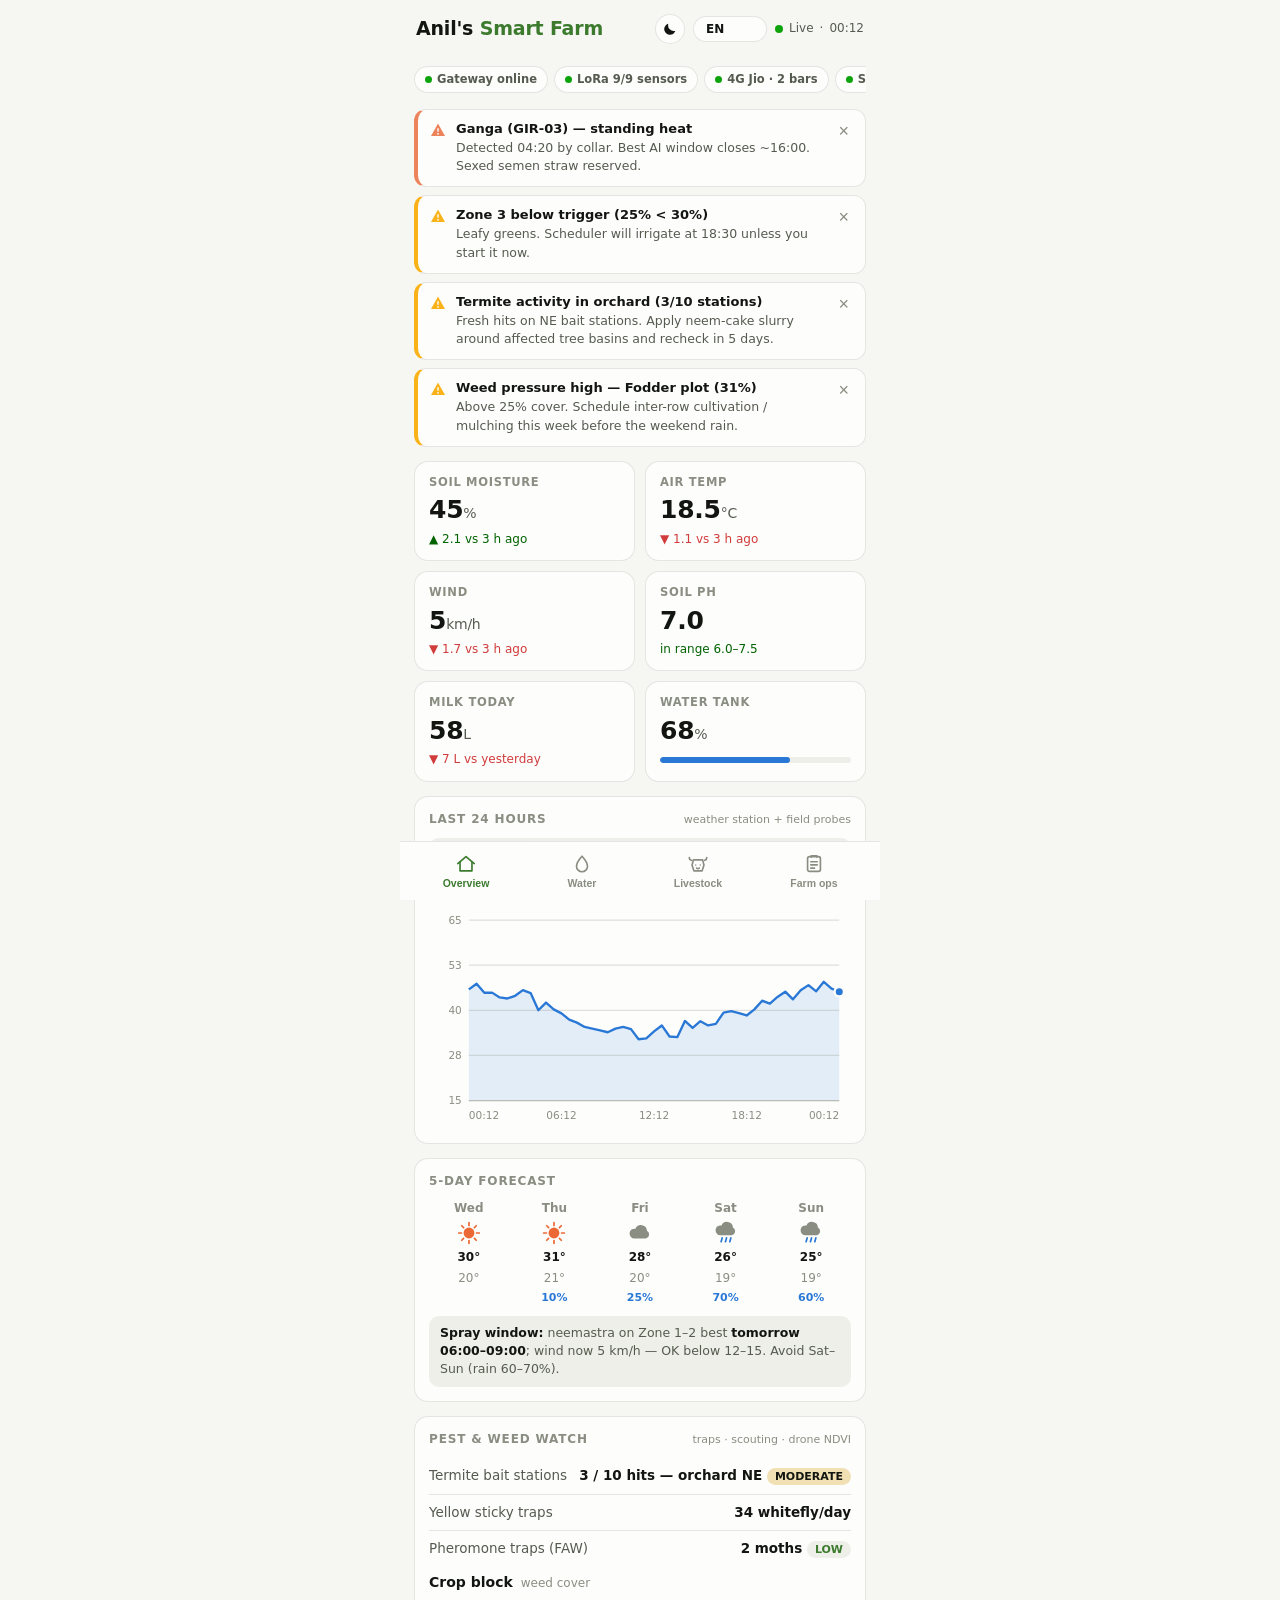
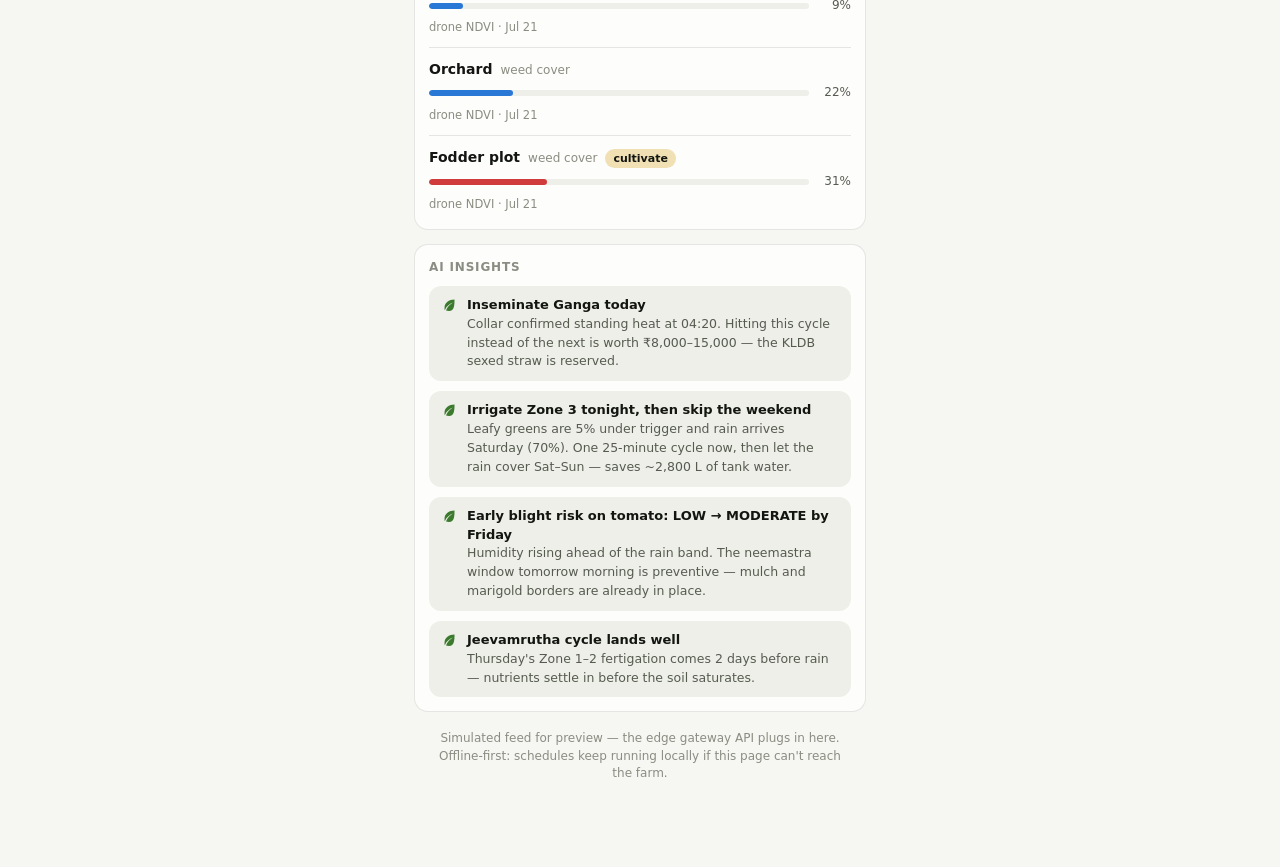
==== commit 6cfc6b9e: "Add soil NPK probe card to the Water tab Integrates the interpretation layer from the npk-dash proje" ====
--- a/index.html
+++ b/index.html
@@ -305,6 +305,41 @@
   .badge.heat { background: color-mix(in srgb, var(--serious) 22%, var(--surface)); color: var(--ink); }
   .badge.watch { background: color-mix(in srgb, var(--warning) 25%, var(--surface)); color: var(--ink); }
   .badge.ok { background: var(--surface-2); color: var(--good-text); }
+  .badge.sim { background: color-mix(in srgb, var(--warning) 30%, var(--surface)); color: var(--ink); letter-spacing: 0.04em; }
+
+  /* Soil NPK probe — banded meters */
+  .npk-grid { display: grid; grid-template-columns: repeat(2, 1fr); gap: 10px 14px; }
+  .npk-m .npk-head { display: flex; align-items: baseline; justify-content: space-between; gap: 8px; }
+  .npk-m .npk-lab { font-size: 12px; color: var(--ink-2); }
+  .npk-m .npk-val { font-size: 22px; font-weight: 700; font-variant-numeric: tabular-nums; line-height: 1.2; margin-top: 2px; }
+  .npk-m .npk-val small { font-size: 11px; font-weight: 500; color: var(--muted); margin-left: 4px; }
+  .npk-track {
+    position: relative; height: 6px; border-radius: 99px; overflow: hidden;
+    display: flex; background: var(--surface-2); margin-top: 8px;
+  }
+  .npk-track i { height: 100%; display: block; }
+  .npk-track .z-low { background: color-mix(in srgb, var(--s1) 45%, var(--surface-2)); }
+  .npk-track .z-good { background: color-mix(in srgb, var(--good) 45%, var(--surface-2)); }
+  .npk-track .z-high { background: color-mix(in srgb, var(--warning) 55%, var(--surface-2)); }
+  .npk-needle {
+    position: absolute; top: -3px; width: 2px; height: 12px; border-radius: 1px;
+    background: var(--ink); box-shadow: 0 0 0 2px var(--surface);
+    transform: translateX(-1px); transition: left 0.6s cubic-bezier(0.4, 0, 0.2, 1);
+  }
+  .npk-scale { display: flex; justify-content: space-between; margin-top: 5px; font-size: 9.5px; color: var(--muted); font-variant-numeric: tabular-nums; }
+  .npk-band { margin-top: 4px; font-size: 10.5px; color: var(--muted); }
+  .chip.low { color: var(--ink); background: color-mix(in srgb, var(--s1) 22%, var(--surface-2)); }
+  .chip.high { color: var(--ink); background: color-mix(in srgb, var(--warning) 30%, var(--surface-2)); }
+  .npk-verdict { margin-top: 12px; font-size: 12.5px; line-height: 1.55; color: var(--ink-2); }
+  .npk-verdict.ok { color: var(--good-text); }
+  .npk-caveat {
+    margin-top: 10px; padding: 9px 11px; border-left: 2px solid var(--warning);
+    background: var(--surface-2); border-radius: 0 8px 8px 0;
+    font-size: 11.5px; line-height: 1.6; color: var(--ink-2);
+  }
+  .npk-caveat b { color: var(--ink); }
+  .npk-link { margin-top: 9px; font-size: 11px; color: var(--muted); word-break: break-word; font-variant-numeric: tabular-nums; }
+  @media (prefers-reduced-motion: reduce) { .npk-needle { transition: none; } }
   .herd { display: grid; grid-template-columns: repeat(3, 1fr); gap: 8px; margin-bottom: 4px; }
   .herd .h {
     background: var(--surface-2); border-radius: 12px; padding: 10px;
@@ -496,6 +531,18 @@
     </div>
 
     <div class="card">
+      <h2><span data-i18n="hNpk">Soil nutrients</span> <small data-i18n="sNpk">RS-485 NPK probe · Modbus RTU</small></h2>
+      <div class="seg npk-seg" id="npk-seg" role="group" aria-label="NPK probe station">
+        <button type="button" data-station="0" aria-pressed="true" data-i18n="stationA">Station A — crop block</button>
+        <button type="button" data-station="1" aria-pressed="false" data-i18n="stationB">Station B — orchard</button>
+      </div>
+      <div class="npk-grid" id="npk-meters"></div>
+      <div class="npk-verdict" id="npk-verdict"></div>
+      <div class="npk-caveat" id="npk-caveat"></div>
+      <div class="npk-link" id="npk-link"></div>
+    </div>
+
+    <div class="card">
       <h2><span data-i18n="hFert">Fertigation</span> <small data-i18n="sFert">jeevamrutha · venturi diffuser</small></h2>
       <div class="statlist">
         <div class="stat"><span class="k"><span data-i18n="autoK">Auto-dosing</span> <small data-i18n="autoSub">computes dose from zone area</small></span>
@@ -644,6 +691,25 @@
       hSoil: "Soil health", sSoil: "IoT field stations",
       stationA: "Station A — crop block", stationB: "Station B — orchard",
       ecK: "EC (salts)", stempK: "Soil temp", inRange: "in range", outRange: "out of range",
+      hNpk: "Soil nutrients", sNpk: "RS-485 NPK probe · Modbus RTU",
+      npkN: "Nitrogen", npkP: "Phosphorus", npkK: "Potassium", npkEc: "Conductivity",
+      gLow: "low", gGood: "optimal", gHigh: "high",
+      npkOptTpl: "optimal {lo}–{hi} {unit}",
+      npkAllOk: "All four channels read inside their bands at {station}.",
+      npkIssueTpl: "At {station}: {list}.",
+      advNLow: "nitrogen low, older leaves may yellow",
+      advNHigh: "nitrogen high, leafy growth at the cost of flowering",
+      advPLow: "phosphorus low, can stunt roots and flowering",
+      advPHigh: "phosphorus high, usually harmless but can lock out iron and zinc",
+      advKLow: "potassium low, watch for browning leaf edges",
+      advKHigh: "potassium high, may compete with magnesium uptake",
+      advEcLow: "conductivity low, lightly fertilised or freshly flushed soil",
+      advEcHigh: "conductivity high, salt build-up — flush with clean water",
+      npkCaveat: "<b>N, P and K are not measured chemically.</b> This probe class reads bulk conductivity and derives all three from it through a fixed factory curve — moving one probe between two soils shifted every channel by the same factor (×0.43). Trust conductivity and soil temperature; read N, P and K as trend-only, and get a lab test (Olsen-P, ammonium-acetate K) before a fertiliser decision.",
+      npkLinkTpl: "{port} · {baud} 8N1 · addr {addr} · fn {fn} · base 0x{base} ×{qty} · poll {poll}s",
+      simBadge: "SIMULATED",
+      aSaltTitle: "Salt build-up at {station} — {ec} µS/cm",
+      aSaltBody: "Conductivity is above {hi} µS/cm. Flush the block with clean water and hold the next jeevamrutha dose.",
       hFert: "Fertigation", sFert: "jeevamrutha · venturi diffuser",
       autoK: "Auto-dosing", autoSub: "computes dose from zone area",
       pRate: "Dose rate", pCycle: "Cycle", pInj: "Injection", pEc: "EC guard", uDays: "days",
@@ -738,6 +804,25 @@
       hSoil: "ಮಣ್ಣಿನ ಆರೋಗ್ಯ", sSoil: "IoT ಕ್ಷೇತ್ರ ಕೇಂದ್ರಗಳು",
       stationA: "ಕೇಂದ್ರ A — ಬೆಳೆ ಜಮೀನು", stationB: "ಕೇಂದ್ರ B — ತೋಟ",
       ecK: "EC (ಲವಣಾಂಶ)", stempK: "ಮಣ್ಣಿನ ಉಷ್ಣತೆ", inRange: "ಸರಿ ಇದೆ", outRange: "ಮಿತಿ ಮೀರಿದೆ",
+      hNpk: "ಮಣ್ಣಿನ ಪೋಷಕಾಂಶ", sNpk: "RS-485 NPK ಪ್ರೋಬ್ · Modbus RTU",
+      npkN: "ಸಾರಜನಕ", npkP: "ರಂಜಕ", npkK: "ಪೊಟ್ಯಾಸಿಯಂ", npkEc: "ವಿದ್ಯುತ್ ವಾಹಕತೆ",
+      gLow: "ಕಡಿಮೆ", gGood: "ಸೂಕ್ತ", gHigh: "ಹೆಚ್ಚು",
+      npkOptTpl: "ಸೂಕ್ತ {lo}–{hi} {unit}",
+      npkAllOk: "{station} ನಲ್ಲಿ ನಾಲ್ಕೂ ಮಾಪನಗಳು ಮಿತಿಯೊಳಗಿವೆ.",
+      npkIssueTpl: "{station}: {list}.",
+      advNLow: "ಸಾರಜನಕ ಕಡಿಮೆ, ಹಳೆಯ ಎಲೆಗಳು ಹಳದಿಯಾಗಬಹುದು",
+      advNHigh: "ಸಾರಜನಕ ಹೆಚ್ಚು, ಹೂವಿನ ಬದಲು ಎಲೆಗಳೇ ಬೆಳೆಯುತ್ತವೆ",
+      advPLow: "ರಂಜಕ ಕಡಿಮೆ, ಬೇರು ಮತ್ತು ಹೂಬಿಡುವಿಕೆ ಕುಂಠಿತವಾಗಬಹುದು",
+      advPHigh: "ರಂಜಕ ಹೆಚ್ಚು, ಸಾಮಾನ್ಯವಾಗಿ ಹಾನಿಯಿಲ್ಲ ಆದರೆ ಕಬ್ಬಿಣ ಮತ್ತು ಸತುವಿನ ಹೀರುವಿಕೆ ತಡೆಯಬಹುದು",
+      advKLow: "ಪೊಟ್ಯಾಸಿಯಂ ಕಡಿಮೆ, ಎಲೆಗಳ ಅಂಚು ಕಂದು ಬಣ್ಣಕ್ಕೆ ತಿರುಗಬಹುದು",
+      advKHigh: "ಪೊಟ್ಯಾಸಿಯಂ ಹೆಚ್ಚು, ಮೆಗ್ನೀಸಿಯಂ ಹೀರುವಿಕೆಗೆ ಅಡ್ಡಿಯಾಗಬಹುದು",
+      advEcLow: "ವಾಹಕತೆ ಕಡಿಮೆ, ಮಣ್ಣಿಗೆ ಕಡಿಮೆ ಗೊಬ್ಬರ ಅಥವಾ ಹೊಸದಾಗಿ ತೊಳೆದಿದೆ",
+      advEcHigh: "ವಾಹಕತೆ ಹೆಚ್ಚು, ಲವಣ ಸಂಗ್ರಹ — ಶುದ್ಧ ನೀರಿನಿಂದ ತೊಳೆಯಿರಿ",
+      npkCaveat: "<b>N, P, K ಅನ್ನು ರಾಸಾಯನಿಕವಾಗಿ ಅಳೆಯುವುದಿಲ್ಲ.</b> ಈ ಪ್ರೋಬ್ ಒಟ್ಟು ವಿದ್ಯುತ್ ವಾಹಕತೆಯನ್ನು ಅಳೆದು, ಸ್ಥಿರ ಕಾರ್ಖಾನೆ ಸೂತ್ರದಿಂದ ಮೂರೂ ಮೌಲ್ಯಗಳನ್ನು ಲೆಕ್ಕ ಹಾಕುತ್ತದೆ — ಒಂದೇ ಪ್ರೋಬ್ ಅನ್ನು ಎರಡು ಬೇರೆ ಮಣ್ಣಿನಲ್ಲಿ ಇಟ್ಟಾಗ ಎಲ್ಲಾ ಮಾಪನಗಳೂ ಒಂದೇ ಪ್ರಮಾಣದಲ್ಲಿ (×0.43) ಬದಲಾದವು. ವಾಹಕತೆ ಮತ್ತು ಮಣ್ಣಿನ ಉಷ್ಣತೆಯನ್ನು ನಂಬಿ; N, P, K ಅನ್ನು ಪ್ರವೃತ್ತಿಗಾಗಿ ಮಾತ್ರ ನೋಡಿ, ಗೊಬ್ಬರದ ನಿರ್ಧಾರಕ್ಕೆ ಪ್ರಯೋಗಾಲಯ ಪರೀಕ್ಷೆ ಮಾಡಿಸಿ.",
+      npkLinkTpl: "{port} · {baud} 8N1 · addr {addr} · fn {fn} · base 0x{base} ×{qty} · poll {poll}s",
+      simBadge: "ಅನುಕರಣೆ",
+      aSaltTitle: "{station} ನಲ್ಲಿ ಲವಣ ಸಂಗ್ರಹ — {ec} µS/cm",
+      aSaltBody: "ವಾಹಕತೆ {hi} µS/cm ಮೀರಿದೆ. ಶುದ್ಧ ನೀರಿನಿಂದ ತೊಳೆಯಿರಿ ಮತ್ತು ಮುಂದಿನ ಜೀವಾಮೃತ ಡೋಸ್ ತಡೆಹಿಡಿಯಿರಿ.",
       hFert: "ಫರ್ಟಿಗೇಶನ್", sFert: "ಜೀವಾಮೃತ · ವೆಂಚುರಿ ಡಿಫ್ಯೂಸರ್",
       autoK: "ಸ್ವಯಂ ಡೋಸಿಂಗ್", autoSub: "ವಲಯದ ವಿಸ್ತೀರ್ಣದಿಂದ ಡೋಸ್ ಲೆಕ್ಕ",
       pRate: "ಡೋಸ್ ದರ", pCycle: "ಆವರ್ತ", pInj: "ಇಂಜೆಕ್ಷನ್", pEc: "EC ಮಿತಿ", uDays: "ದಿನ",
@@ -832,6 +917,25 @@
       hSoil: "मिट्टी का स्वास्थ्य", sSoil: "IoT फ़ील्ड स्टेशन",
       stationA: "स्टेशन A — फ़सल क्षेत्र", stationB: "स्टेशन B — बाग़",
       ecK: "EC (लवण)", stempK: "मिट्टी का तापमान", inRange: "ठीक है", outRange: "सीमा से बाहर",
+      hNpk: "मिट्टी के पोषक तत्व", sNpk: "RS-485 NPK प्रोब · Modbus RTU",
+      npkN: "नाइट्रोजन", npkP: "फॉस्फोरस", npkK: "पोटैशियम", npkEc: "विद्युत चालकता",
+      gLow: "कम", gGood: "उपयुक्त", gHigh: "अधिक",
+      npkOptTpl: "उपयुक्त {lo}–{hi} {unit}",
+      npkAllOk: "{station} पर चारों रीडिंग अपनी सीमा के भीतर हैं।",
+      npkIssueTpl: "{station}: {list}।",
+      advNLow: "नाइट्रोजन कम, पुरानी पत्तियाँ पीली पड़ सकती हैं",
+      advNHigh: "नाइट्रोजन अधिक, फूल की जगह पत्तियाँ बढ़ेंगी",
+      advPLow: "फॉस्फोरस कम, जड़ें और फूल आना रुक सकता है",
+      advPHigh: "फॉस्फोरस अधिक, आमतौर पर हानिरहित पर लोहा और जस्ता रुक सकते हैं",
+      advKLow: "पोटैशियम कम, पत्तों के किनारे भूरे हो सकते हैं",
+      advKHigh: "पोटैशियम अधिक, मैग्नीशियम के अवशोषण में बाधा",
+      advEcLow: "चालकता कम, मिट्टी में कम खाद या हाल ही में धुली है",
+      advEcHigh: "चालकता अधिक, नमक जमाव — साफ पानी से धोएँ",
+      npkCaveat: "<b>N, P और K रासायनिक रूप से नहीं मापे जाते।</b> यह प्रोब कुल विद्युत चालकता मापता है और एक निश्चित फ़ैक्टरी वक्र से तीनों मान निकालता है — एक ही प्रोब को दो अलग मिट्टियों में रखने पर हर रीडिंग एक ही अनुपात (×0.43) में बदली। चालकता और मिट्टी के तापमान पर भरोसा करें; N, P, K को केवल रुझान के लिए देखें, और खाद का निर्णय लेने से पहले प्रयोगशाला जाँच कराएँ।",
+      npkLinkTpl: "{port} · {baud} 8N1 · addr {addr} · fn {fn} · base 0x{base} ×{qty} · poll {poll}s",
+      simBadge: "सिमुलेटेड",
+      aSaltTitle: "{station} पर नमक जमाव — {ec} µS/cm",
+      aSaltBody: "चालकता {hi} µS/cm से ऊपर है। ब्लॉक को साफ पानी से धोएँ और अगली जीवामृत खुराक रोकें।",
       hFert: "फर्टिगेशन", sFert: "जीवामृत · वेंचुरी डिफ्यूज़र",
       autoK: "ऑटो-डोज़िंग", autoSub: "ज़ोन क्षेत्रफल से खुराक की गणना",
       pRate: "खुराक दर", pCycle: "चक्र", pInj: "इंजेक्शन", pEc: "EC सीमा", uDays: "दिन",
@@ -927,6 +1031,10 @@
       { nameKey: "stationA", ph: 6.8, ec: 0.44, stemp: 24.2 },
       { nameKey: "stationB", ph: 7.2, ec: 0.38, stemp: 23.6 }
     ],
+    /* RS-485 soil NPK probe (Firstrate FST100-2006E1111 class) on each field
+       station's LoRa node; the gateway speaks Modbus RTU to it and relays. */
+    npk: { station: 0, demo: true,
+      link: { port: "lora://node-3/rs485", baud: 9600, addr: 1, fn: 3, base: "0000", qty: 10, poll: 2 } },
     diffuser: { on: false, pressure: 1.2 },
     tank: 68,
     dismissed: {},
@@ -977,6 +1085,37 @@
     ]
   };
 
+  /* Interpretation bands for the NPK probe, in the sensor's own units.
+     General horticultural guidance — optimal ranges vary a lot by crop
+     (leafy greens want more N, fruiting blocks more K), so tune per zone. */
+  var NPK_BANDS = {
+    n:  { labelKey: "npkN",  unit: "mg/kg", scale: 150,  low: 25,  high: 75,   dp: 0 },
+    p:  { labelKey: "npkP",  unit: "mg/kg", scale: 150,  low: 25,  high: 60,   dp: 0 },
+    k:  { labelKey: "npkK",  unit: "mg/kg", scale: 400,  low: 120, high: 280,  dp: 0 },
+    ec: { labelKey: "npkEc", unit: "µS/cm", scale: 2500, low: 200, high: 1200, dp: 0 }
+  };
+  /* This probe class does not measure N, P and K chemically: it reads bulk
+     conductivity and derives all three through a fixed factory curve. Two
+     readings from one probe in different soil moved every channel by the same
+     factor (x0.429-0.442, spread 0.014), which is what these ratios encode.
+     Simulating them as independent signals would flatter the hardware. */
+  var NPK_RATIO = { n: 49.0 / 678, p: 67.0 / 678, k: 165.0 / 678 };
+  var NPK_ADVICE = {
+    n:  { low: "advNLow",  high: "advNHigh" },
+    p:  { low: "advPLow",  high: "advPHigh" },
+    k:  { low: "advKLow",  high: "advKHigh" },
+    ec: { low: "advEcLow", high: "advEcHigh" }
+  };
+
+  function npkRead(station) {
+    var ecu = station.ec * 1000; // state stores mS/cm; the probe reports µS/cm
+    return { n: ecu * NPK_RATIO.n, p: ecu * NPK_RATIO.p, k: ecu * NPK_RATIO.k, ec: ecu };
+  }
+  function npkGrade(key, v) {
+    var b = NPK_BANDS[key];
+    return v < b.low ? "low" : v > b.high ? "high" : "good";
+  }
+
   var METRICS = {
     moisture: { labelKey: "lblMoisture", unit: "%", color: "--s1", min: 15, max: 65 },
     temp:     { labelKey: "lblTemp", unit: "°C", color: "--s2", min: 12, max: 40 },
@@ -1230,6 +1369,16 @@
       items.push({ id: "ecguard", level: "warning",
         title: t("aEcTitle"), body: tpl("aEcBody", { g: state.fert.ec.toFixed(2) }) });
     }
+    /* Conductivity is the one channel this probe class actually measures, so
+       it is the only one allowed to raise an alert on its own. */
+    state.soil.forEach(function (st, i) {
+      var ecu = npkRead(st).ec;
+      if (ecu > NPK_BANDS.ec.high) {
+        items.push({ id: "salt-" + i, level: "warning",
+          title: tpl("aSaltTitle", { station: t(st.nameKey), ec: ecu.toFixed(0) }),
+          body: tpl("aSaltBody", { hi: NPK_BANDS.ec.high }) });
+      }
+    });
     if (state.pest.termiteHits >= 3) {
       items.push({ id: "termite", level: "warning",
         title: tpl("aTermiteTitle", { h: state.pest.termiteHits, n: state.pest.termiteStations }),
@@ -1257,6 +1406,53 @@
         '<button class="alert-dismiss" data-dismiss="' + a.id + '" aria-label="Dismiss alert">×</button>' +
       "</div>";
     }).join("");
+  }
+
+  function renderNpk() {
+    var station = state.soil[state.npk.station];
+    var vals = npkRead(station);
+    var keys = ["n", "p", "k", "ec"];
+
+    document.getElementById("npk-meters").innerHTML = keys.map(function (key) {
+      var b = NPK_BANDS[key], v = vals[key], g = npkGrade(key, v);
+      var lowPct = (b.low / b.scale) * 100;
+      var goodPct = ((b.high - b.low) / b.scale) * 100;
+      var chipCls = g === "good" ? "" : " " + g;
+      return '<div class="npk-m">' +
+        '<div class="npk-head"><span class="npk-lab">' + t(b.labelKey) + "</span>" +
+          '<span class="chip' + chipCls + '">' + t(g === "low" ? "gLow" : g === "high" ? "gHigh" : "gGood") + "</span></div>" +
+        '<div class="npk-val">' + v.toFixed(b.dp) + "<small>" + b.unit + "</small></div>" +
+        '<div class="npk-track">' +
+          '<i class="z-low" style="width:' + lowPct.toFixed(1) + '%"></i>' +
+          '<i class="z-good" style="width:' + goodPct.toFixed(1) + '%"></i>' +
+          '<i class="z-high" style="width:' + (100 - lowPct - goodPct).toFixed(1) + '%"></i>' +
+          '<span class="npk-needle" style="left:' + clamp((v / b.scale) * 100, 0, 100).toFixed(1) + '%"></span>' +
+        "</div>" +
+        '<div class="npk-scale"><span>0</span><span>' + b.low + "</span><span>" + b.high + "</span><span>" + b.scale + "</span></div>" +
+        '<div class="npk-band">' + tpl("npkOptTpl", { lo: b.low, hi: b.high, unit: b.unit }) + "</div>" +
+      "</div>";
+    }).join("");
+
+    // the assessment names only what is actually out of range
+    var issues = keys.filter(function (key) { return npkGrade(key, vals[key]) !== "good"; })
+      .map(function (key) { return t(NPK_ADVICE[key][npkGrade(key, vals[key])]); });
+    var verdict = document.getElementById("npk-verdict");
+    verdict.classList.toggle("ok", issues.length === 0);
+    verdict.textContent = issues.length
+      ? tpl("npkIssueTpl", { station: t(station.nameKey), list: issues.join("; ") })
+      : tpl("npkAllOk", { station: t(station.nameKey) });
+
+    document.getElementById("npk-caveat").innerHTML = t("npkCaveat");
+
+    var lk = state.npk.link;
+    document.getElementById("npk-link").innerHTML =
+      (state.npk.demo ? '<span class="badge sim">' + t("simBadge") + "</span> " : "") +
+      tpl("npkLinkTpl", { port: lk.port, baud: lk.baud, addr: lk.addr, fn: lk.fn,
+        base: lk.base, qty: lk.qty, poll: lk.poll });
+
+    document.querySelectorAll("#npk-seg button").forEach(function (b) {
+      b.setAttribute("aria-pressed", String(Number(b.dataset.station) === state.npk.station));
+    });
   }
 
   function renderForecast() {
@@ -1530,6 +1726,7 @@
     renderSpray();
     renderPest();
     renderWater();
+    renderNpk();
     renderStock();
     renderOps();
   }
@@ -1549,12 +1746,18 @@
     }
     var seg = e.target.closest(".seg button");
     if (seg) {
-      state.metric = seg.dataset.metric;
-      document.querySelectorAll(".seg button").forEach(function (b) {
+      // scope the pressed state to this group — the page has more than one
+      seg.parentElement.querySelectorAll("button").forEach(function (b) {
         b.setAttribute("aria-pressed", String(b === seg));
       });
-      chartLeave();
-      renderChart();
+      if (seg.dataset.station) {
+        state.npk.station = Number(seg.dataset.station);
+        renderNpk();
+      } else {
+        state.metric = seg.dataset.metric;
+        chartLeave();
+        renderChart();
+      }
       return;
     }
     var sw = e.target.closest(".switch");
